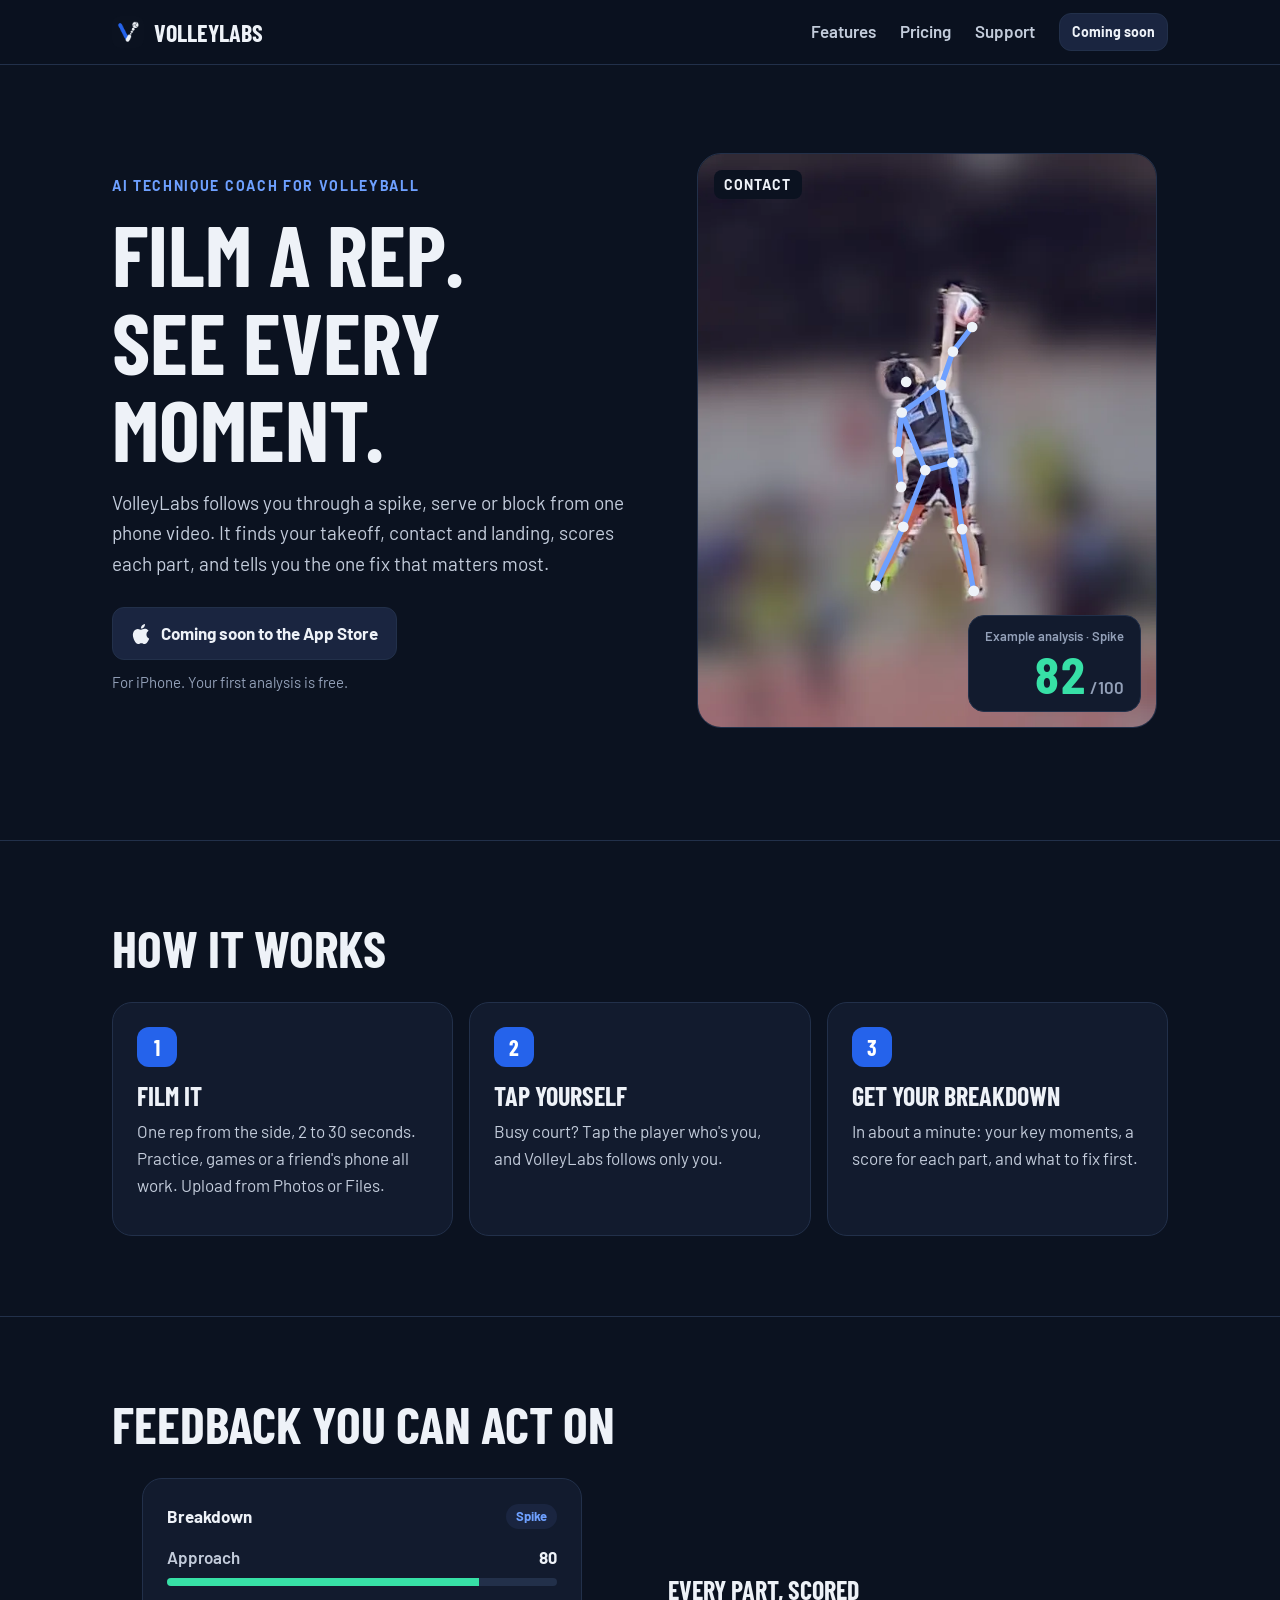
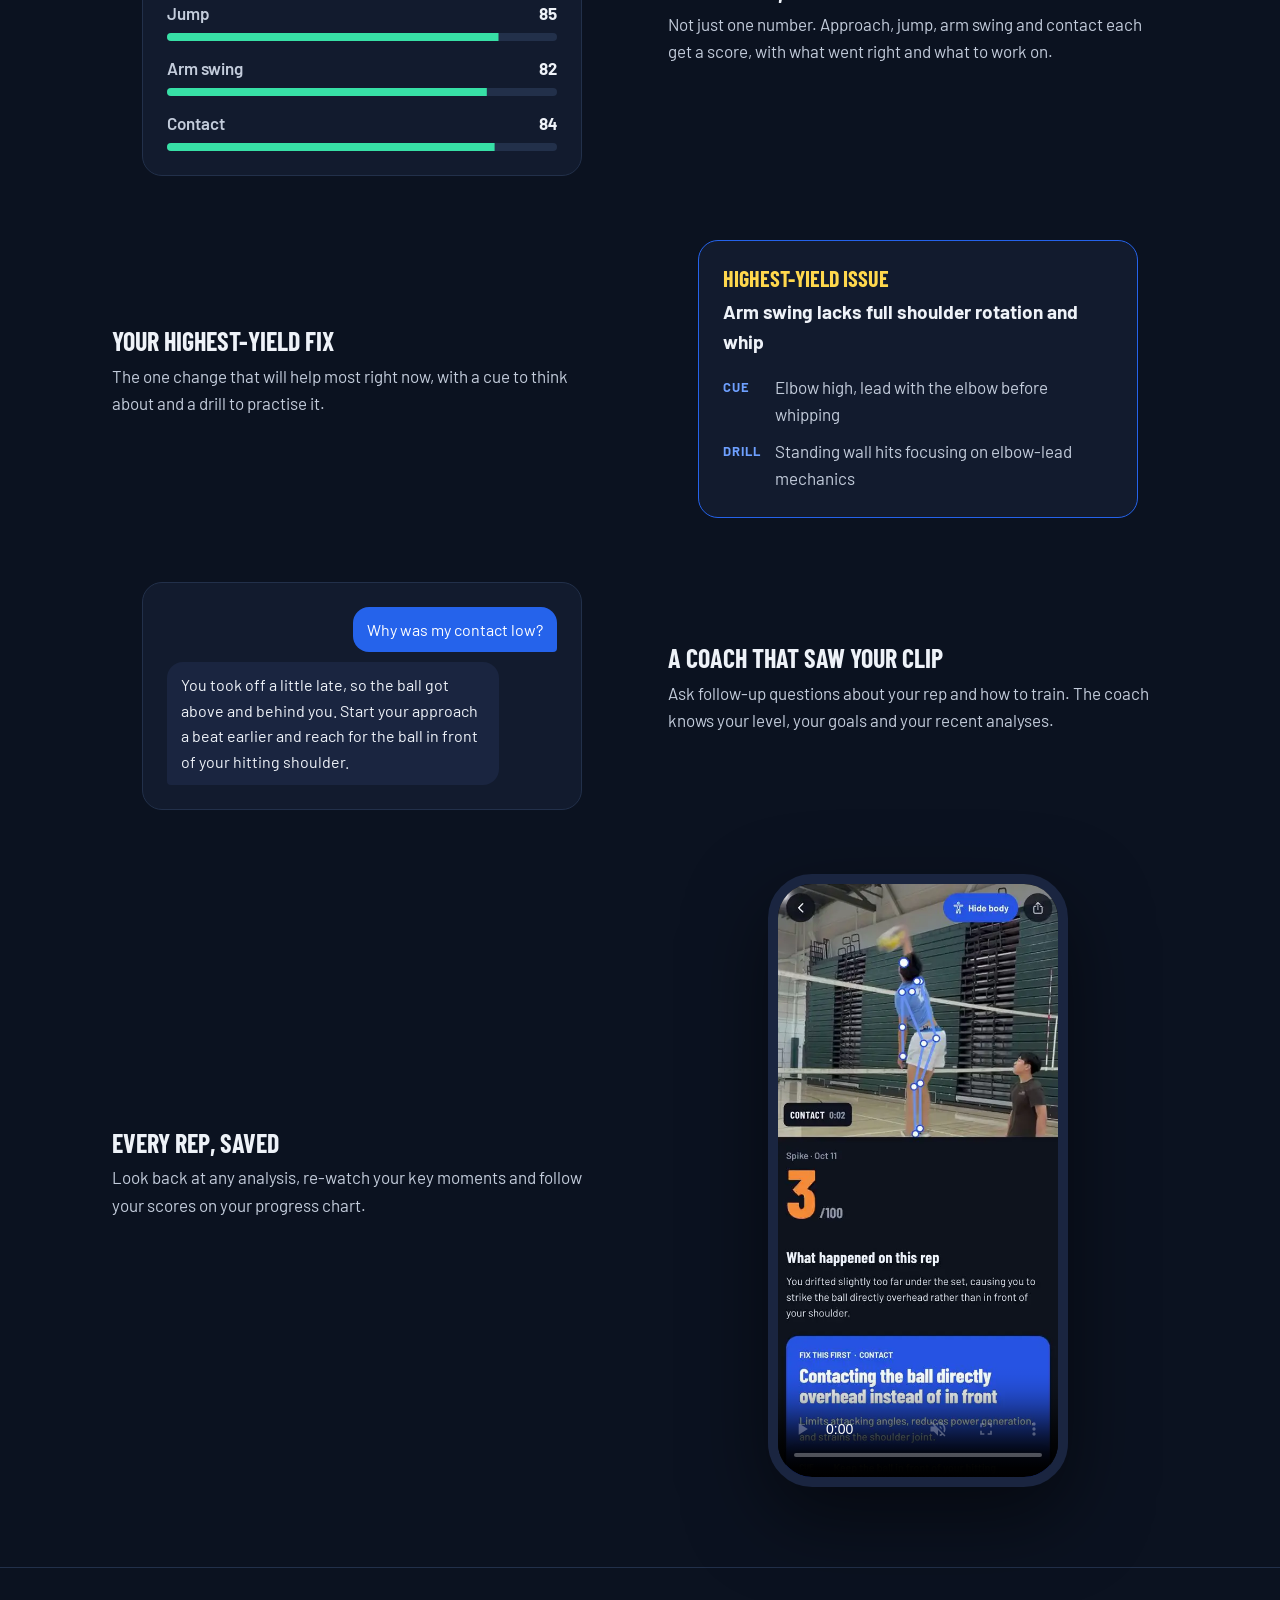
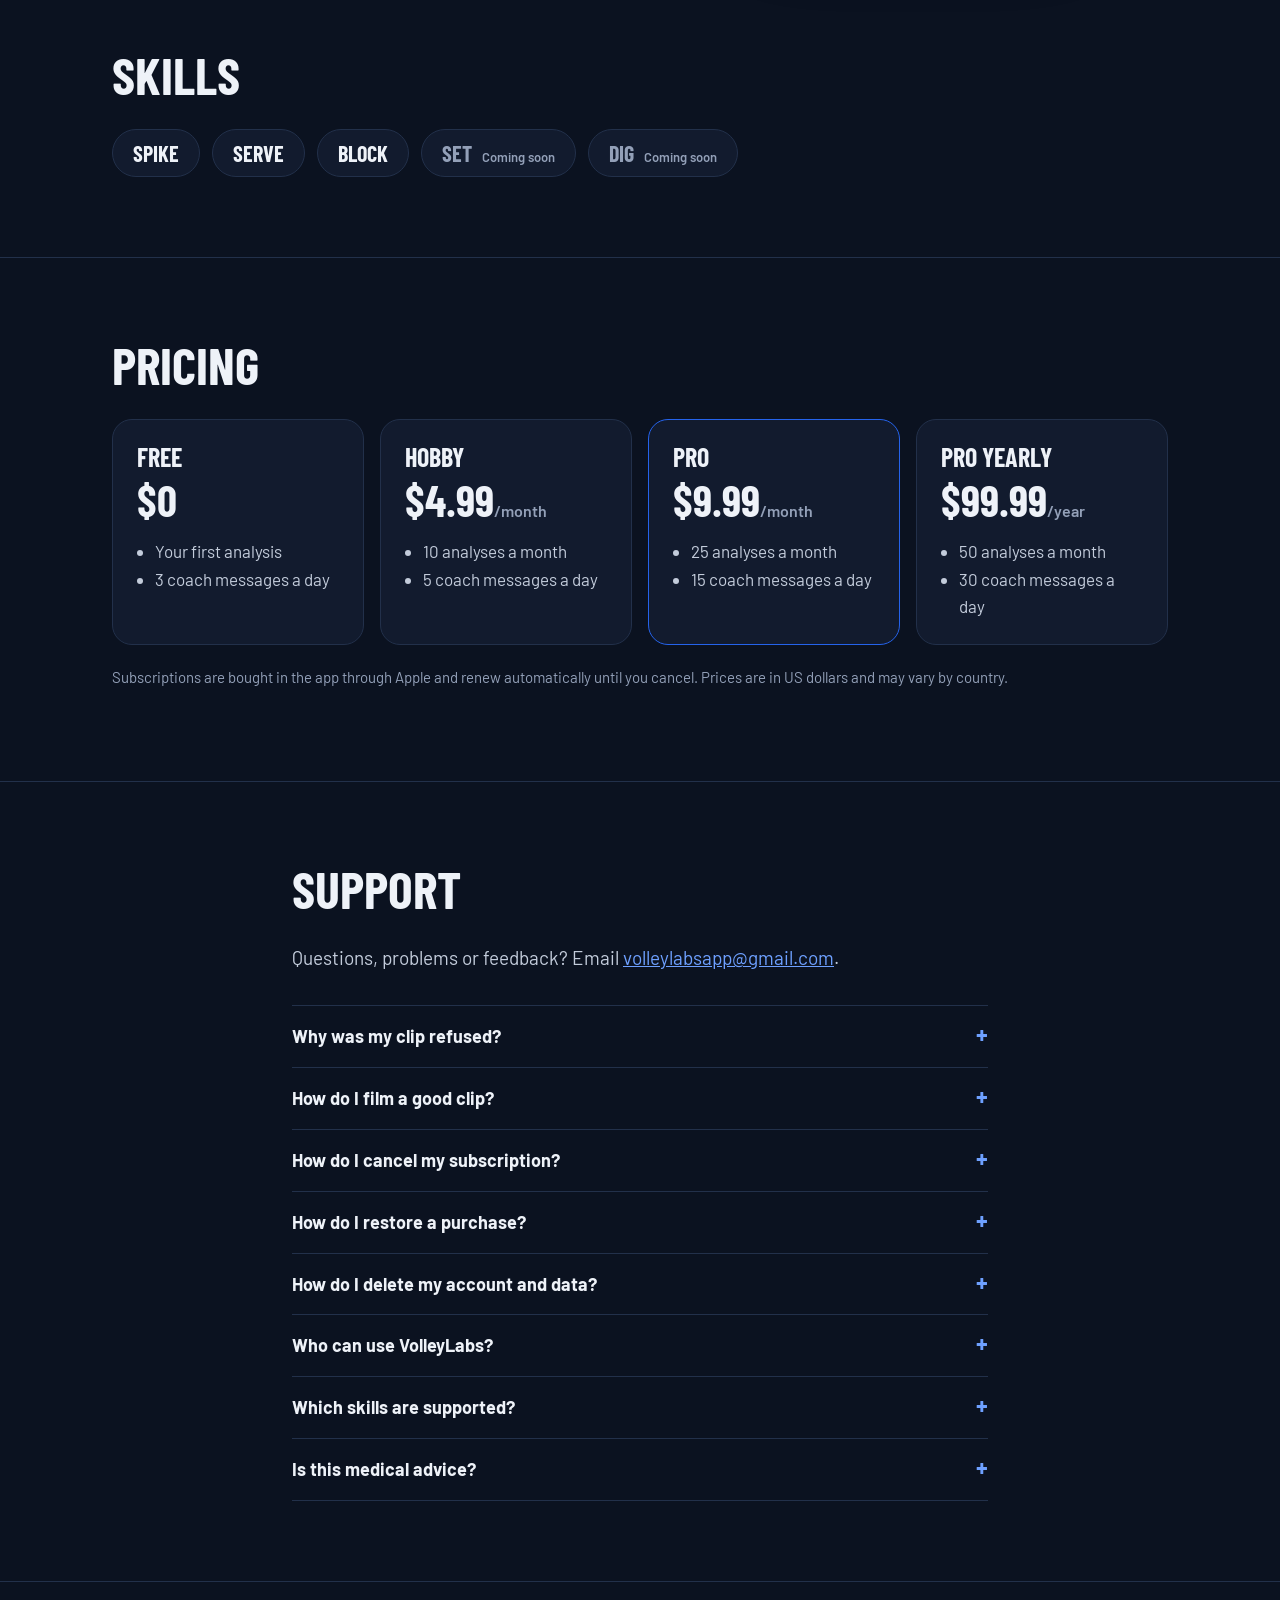
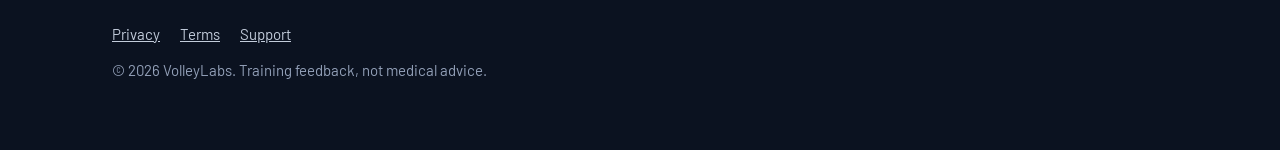
==== index.html @ 6a18bb9b "Launch site: non-blocking fonts, WebP video poster Lighthouse mobile performance 88 -> 92/93.  Co-Au" ====
<!doctype html>
<html lang="en">
<head>
<meta charset="utf-8">
<meta name="viewport" content="width=device-width, initial-scale=1">
<title>VolleyLabs: AI volleyball technique coach</title>
<meta name="description" content="Film a spike, serve or block. VolleyLabs finds your key moments, scores each part of your technique and tells you the one fix that matters most.">
<meta name="theme-color" content="#0B1220">
<link rel="icon" href="assets/icon-180.png">
<link rel="apple-touch-icon" href="assets/icon-180.png">
<link rel="preconnect" href="https://fonts.googleapis.com">
<link rel="preconnect" href="https://fonts.gstatic.com" crossorigin>
<link rel="preload" as="style" href="https://fonts.googleapis.com/css2?family=Barlow:wght@400;600;700&family=Barlow+Condensed:wght@700&display=swap">
<!-- Fonts load without blocking the first paint; system fonts show until they arrive. -->
<link rel="stylesheet" href="https://fonts.googleapis.com/css2?family=Barlow:wght@400;600;700&family=Barlow+Condensed:wght@700&display=swap" media="print" onload="this.media='all'">
<noscript><link rel="stylesheet" href="https://fonts.googleapis.com/css2?family=Barlow:wght@400;600;700&family=Barlow+Condensed:wght@700&display=swap"></noscript>
<link rel="stylesheet" href="assets/site.css">
<script src="assets/hero-poses.js" defer></script>
<script src="assets/site.js" defer></script>
</head>
<body>
<a class="skip" href="#main">Skip to content</a>

<header class="nav">
  <div class="wrap nav-in">
    <a class="brand" href="#top"><img src="assets/icon-180.png" alt="" width="32" height="32"><span>VolleyLabs</span></a>
    <nav class="nav-links" aria-label="Main">
      <a href="#features">Features</a>
      <a href="#pricing">Pricing</a>
      <a href="#support">Support</a>
    </nav>
    <span class="store store-sm" aria-disabled="true">Coming soon</span>
  </div>
</header>

<main id="main">
<section class="hero" id="top">
  <div class="wrap hero-in">
    <div class="hero-copy">
      <p class="eyebrow">AI technique coach for volleyball</p>
      <h1>Film a rep.<br>See every moment.</h1>
      <p class="lede">VolleyLabs follows you through a spike, serve or block from one phone video. It finds your takeoff, contact and landing, scores each part, and tells you the one fix that matters most.</p>
      <div class="cta">
        <span class="store" aria-disabled="true">
          <svg viewBox="0 0 24 24" aria-hidden="true"><path d="M12.152 6.896c-.948 0-2.415-1.078-3.96-1.04-2.04.027-3.91 1.183-4.961 3.014-2.117 3.675-.546 9.103 1.519 12.09 1.013 1.454 2.208 3.09 3.792 3.039 1.52-.065 2.09-.987 3.935-.987 1.831 0 2.35.987 3.96.948 1.637-.026 2.676-1.48 3.676-2.948 1.156-1.688 1.636-3.325 1.662-3.415-.039-.013-3.182-1.221-3.22-4.857-.026-3.04 2.48-4.494 2.597-4.559-1.429-2.09-3.623-2.324-4.39-2.376-2-.156-3.675 1.09-4.61 1.09zM15.53 3.83c.843-1.012 1.4-2.427 1.245-3.83-1.207.052-2.662.805-3.532 1.818-.78.896-1.454 2.338-1.273 3.714 1.338.104 2.715-.688 3.559-1.701"/></svg>
          Coming soon to the App Store
        </span>
        <p class="cta-note">For iPhone. Your first analysis is free.</p>
      </div>
    </div>
    <figure class="hero-shot" aria-label="Example analysis of a spike: contact, follow-through and landing, with the player's skeleton drawn on each frame">
      <div class="frames">
        <picture class="frame frame-contact" data-key="contact" data-moment="Contact">
          <source srcset="assets/hero-contact.webp" type="image/webp">
          <img src="assets/hero-contact.jpg" alt="" width="600" height="750" fetchpriority="high">
        </picture>
        <picture class="frame" data-key="follow" data-moment="Follow-through">
          <source srcset="assets/hero-follow.webp" type="image/webp">
          <img src="assets/hero-follow.jpg" alt="" width="600" height="750">
        </picture>
        <picture class="frame" data-key="landing" data-moment="Landing">
          <source srcset="assets/hero-landing.webp" type="image/webp">
          <img src="assets/hero-landing.jpg" alt="" width="600" height="750">
        </picture>
        <svg class="skeleton" viewBox="0 0 600 750" aria-hidden="true"></svg>
        <span class="moment-chip" aria-hidden="true">Contact</span>
      </div>
      <figcaption class="score-card">
        <span class="score-label">Example analysis · Spike</span>
        <span class="score" aria-hidden="true"><span class="score-num" data-to="82">82</span><span class="score-of">/100</span></span>
        <span class="sr">Overall score 82 out of 100</span>
      </figcaption>
    </figure>
  </div>
</section>

<section class="section" id="how">
  <div class="wrap">
    <h2 class="reveal">How it works</h2>
    <ol class="steps">
      <li class="step reveal"><span class="step-n">1</span><h3>Film it</h3><p>One rep from the side, 2 to 30 seconds. Practice, games or a friend's phone all work. Upload from Photos or Files.</p></li>
      <li class="step reveal"><span class="step-n">2</span><h3>Tap yourself</h3><p>Busy court? Tap the player who's you, and VolleyLabs follows only you.</p></li>
      <li class="step reveal"><span class="step-n">3</span><h3>Get your breakdown</h3><p>In about a minute: your key moments, a score for each part, and what to fix first.</p></li>
    </ol>
  </div>
</section>

<section class="section" id="features">
  <div class="wrap">
    <h2 class="reveal">Feedback you can act on</h2>

    <div class="feature reveal">
      <div class="feature-copy"><h3>Every part, scored</h3><p>Not just one number. Approach, jump, arm swing and contact each get a score, with what went right and what to work on.</p></div>
      <div class="card" role="img" aria-label="Example breakdown: approach 80, jump 85, arm swing 82, contact 84">
        <div class="card-head"><span>Breakdown</span><span class="pill">Spike</span></div>
        <div class="bar"><span>Approach</span><b>80</b><i style="--v:.80"></i></div>
        <div class="bar"><span>Jump</span><b>85</b><i style="--v:.85"></i></div>
        <div class="bar"><span>Arm swing</span><b>82</b><i style="--v:.82"></i></div>
        <div class="bar"><span>Contact</span><b>84</b><i style="--v:.84"></i></div>
      </div>
    </div>

    <div class="feature reveal">
      <div class="feature-copy"><h3>Your highest-yield fix</h3><p>The one change that will help most right now, with a cue to think about and a drill to practise it.</p></div>
      <div class="card fix">
        <p class="fix-tag">Highest-yield issue</p>
        <p class="fix-title">Arm swing lacks full shoulder rotation and whip</p>
        <dl>
          <dt>Cue</dt><dd>Elbow high, lead with the elbow before whipping</dd>
          <dt>Drill</dt><dd>Standing wall hits focusing on elbow-lead mechanics</dd>
        </dl>
      </div>
    </div>

    <div class="feature reveal">
      <div class="feature-copy"><h3>A coach that saw your clip</h3><p>Ask follow-up questions about your rep and how to train. The coach knows your level, your goals and your recent analyses.</p></div>
      <div class="card chat">
        <p class="msg msg-you">Why was my contact low?</p>
        <p class="msg msg-coach">You took off a little late, so the ball got above and behind you. Start your approach a beat earlier and reach for the ball in front of your hitting shoulder.</p>
      </div>
    </div>

    <div class="feature reveal">
      <div class="feature-copy"><h3>Every rep, saved</h3><p>Look back at any analysis, re-watch your key moments and follow your scores on your progress chart.</p></div>
      <div class="phone"><video class="phone-video" src="assets/results-demo.mp4" poster="assets/results-demo.webp" muted loop playsinline preload="none" aria-label="Screen recording of a VolleyLabs result"></video></div>
    </div>
  </div>
</section>

<section class="section" id="skills">
  <div class="wrap">
    <h2 class="reveal">Skills</h2>
    <ul class="chips reveal">
      <li class="chip">Spike</li>
      <li class="chip">Serve</li>
      <li class="chip">Block</li>
      <li class="chip chip-soon">Set <small>Coming soon</small></li>
      <li class="chip chip-soon">Dig <small>Coming soon</small></li>
    </ul>
  </div>
</section>

<section class="section" id="pricing">
  <div class="wrap">
    <h2 class="reveal">Pricing</h2>
    <div class="plans">
      <div class="plan reveal"><h3>Free</h3><p class="price">$0</p><ul><li>Your first analysis</li><li>3 coach messages a day</li></ul></div>
      <div class="plan reveal"><h3>Hobby</h3><p class="price">$4.99<span>/month</span></p><ul><li>10 analyses a month</li><li>5 coach messages a day</li></ul></div>
      <div class="plan plan-main reveal"><h3>Pro</h3><p class="price">$9.99<span>/month</span></p><ul><li>25 analyses a month</li><li>15 coach messages a day</li></ul></div>
      <div class="plan reveal"><h3>Pro Yearly</h3><p class="price">$99.99<span>/year</span></p><ul><li>50 analyses a month</li><li>30 coach messages a day</li></ul></div>
    </div>
    <p class="fine reveal">Subscriptions are bought in the app through Apple and renew automatically until you cancel. Prices are in US dollars and may vary by country.</p>
  </div>
</section>

<section class="section" id="support">
  <div class="wrap narrow">
    <h2>Support</h2>
    <p class="lede">Questions, problems or feedback? Email <a href="mailto:volleylabsapp@gmail.com">volleylabsapp@gmail.com</a>.</p>
    <div class="faq">
      <details><summary>Why was my clip refused?</summary>
        <p>VolleyLabs has to follow one player through one rep. A clip is refused when it can't keep track of you: you leave the frame, another player covers you for most of the jump, or the video is too dark or small. Film from the side with your whole body in frame for the whole rep, 2 to 30 seconds, at least 480p. Tap yourself just before you jump, or for a serve as the ball leaves your hand. A refused clip doesn't use up an analysis.</p></details>
      <details><summary>How do I film a good clip?</summary>
        <p>Hold the phone still, side-on to the player, with head to feet in frame for the whole rep. One rep per clip, in good light. A busy court is fine, because you tap yourself.</p></details>
      <details><summary>How do I cancel my subscription?</summary>
        <p>On your iPhone, open Settings, tap your name, then Subscriptions, then VolleyLabs. You can also get there from Profile, Manage subscription in the app. Deleting your account does not cancel a subscription.</p></details>
      <details><summary>How do I restore a purchase?</summary>
        <p>In the app, go to Profile and tap Restore purchases while signed in to the same Apple ID you bought with.</p></details>
      <details><summary>How do I delete my account and data?</summary>
        <p>In the app, go to Profile and tap Delete account. This permanently deletes your account, profile, analyses and still frames. See the <a href="privacy.html">privacy policy</a> for details.</p></details>
      <details><summary>Who can use VolleyLabs?</summary>
        <p>VolleyLabs is for players 13 and over. If you're under 18, you need a parent or guardian's OK. See the <a href="terms.html">terms of use</a>.</p></details>
      <details><summary>Which skills are supported?</summary>
        <p>Spike, serve and block. Setting and digging are coming soon.</p></details>
      <details><summary>Is this medical advice?</summary>
        <p>No. VolleyLabs gives training feedback, not medical advice. Train within your limits and see a professional about pain or injury.</p></details>
    </div>
  </div>
</section>
</main>

<footer class="foot">
  <div class="wrap">
    <nav aria-label="Footer"><a href="privacy.html">Privacy</a><a href="terms.html">Terms</a><a href="#support">Support</a></nav>
    <p>© 2026 VolleyLabs. Training feedback, not medical advice.</p>
  </div>
</footer>
</body>
</html>
---- assets/site.css ----
:root {
  --ink: #0B1220; --panel: #121B2E; --panel2: #1A2540; --line: #22304A;
  --chalk: #EEF2F8; --chalk2: #C3CCDB; --chalk3: #93A0B8;
  --accent: #6EA0FF; --fill: #2563EB; --good: #37E0A6; --high: #FFD84D;
  --head: 'Barlow Condensed', system-ui, sans-serif;
  --body: 'Barlow', system-ui, -apple-system, sans-serif;
}
* { box-sizing: border-box; }
html { scroll-behavior: smooth; -webkit-text-size-adjust: 100%; }
body { margin: 0; background: var(--ink); color: var(--chalk); font: 400 17px/1.6 var(--body); overflow-x: hidden; }
img, video, svg { display: block; max-width: 100%; }
a { color: var(--accent); }
h1, h2, h3 { font-family: var(--head); font-weight: 700; line-height: 1.02; margin: 0; text-transform: uppercase; }
h1 { font-size: clamp(46px, 8vw, 86px); }
h2 { font-size: clamp(34px, 5vw, 52px); margin-bottom: 28px; }
h3 { font-size: 26px; margin-bottom: 8px; }
p { margin: 0 0 12px; }
[id] { scroll-margin-top: 80px; }
:focus-visible { outline: 2px solid var(--accent); outline-offset: 3px; }
.sr { position: absolute; width: 1px; height: 1px; overflow: hidden; clip: rect(0 0 0 0); white-space: nowrap; }
.skip { position: absolute; left: -999px; }
.skip:focus { left: 16px; top: 16px; z-index: 10; background: var(--panel); padding: 8px 12px; }

.wrap { max-width: 1120px; margin: 0 auto; padding: 0 16px; }
.narrow { max-width: 760px; }
@media (min-width: 640px) { .wrap { padding: 0 32px; } }

/* Nav */
.nav { position: sticky; top: 0; z-index: 5; background: rgba(11, 18, 32, .9); backdrop-filter: blur(12px); -webkit-backdrop-filter: blur(12px); border-bottom: 1px solid var(--line); }
.nav-in { display: flex; align-items: center; gap: 24px; height: 64px; }
.brand { display: flex; align-items: center; gap: 10px; color: var(--chalk); text-decoration: none; font: 700 24px var(--head); text-transform: uppercase; }
.brand img { border-radius: 8px; }
.nav-links { display: none; gap: 24px; margin-left: auto; }
.nav-links a { color: var(--chalk2); text-decoration: none; font-weight: 600; }
.nav-links a:hover { color: var(--chalk); }
.store-sm { margin-left: auto; }
@media (min-width: 720px) { .nav-links { display: flex; } .store-sm { margin-left: 0; } }

.store { display: inline-flex; align-items: center; gap: 10px; background: var(--panel2); color: var(--chalk); border: 1px solid var(--line); border-radius: 12px; padding: 12px 18px; font-weight: 700; cursor: default; }
.store svg { width: 20px; height: 20px; fill: currentColor; }
.store-sm { padding: 7px 12px; font-size: 14px; }

/* Hero */
.hero { padding: 40px 0 72px; }
.hero-in { display: grid; gap: 40px; align-items: center; }
@media (min-width: 900px) { .hero-in { grid-template-columns: 1.05fr .95fr; } .hero { padding: 88px 0 112px; } }
.eyebrow { color: var(--accent); font-weight: 700; text-transform: uppercase; letter-spacing: .12em; font-size: 14px; }
.lede { color: var(--chalk2); font-size: 19px; max-width: 34em; margin-top: 16px; }
.cta { margin-top: 28px; }
.cta-note { color: var(--chalk3); font-size: 15px; margin-top: 10px; }
.hero-shot { margin: 0; position: relative; width: 100%; max-width: 460px; justify-self: center; }
.frames { position: relative; aspect-ratio: 4 / 5; border-radius: 24px; overflow: hidden; background: var(--panel); border: 1px solid var(--line); }
.frame, .frame img { position: absolute; inset: 0; width: 100%; height: 100%; object-fit: cover; }
html:not(.js) .frame:not(.frame-contact) { display: none; }
.js .frame { opacity: 0; transition: opacity .5s ease; }
.js .frame.on { opacity: 1; }
.skeleton { position: absolute; inset: 0; width: 100%; height: 100%; }
.skeleton path { fill: none; stroke: var(--accent); stroke-width: 7; stroke-linecap: round; stroke-dasharray: 1; stroke-dashoffset: 1; transition: stroke-dashoffset .5s ease; }
.skeleton.drawn path { stroke-dashoffset: 0; }
.skeleton circle { fill: var(--chalk); }
.js .skeleton circle { opacity: 0; transition: opacity .3s ease .45s; }
.js .skeleton.drawn circle { opacity: 1; }
.moment-chip { position: absolute; left: 16px; top: 16px; background: var(--ink); color: var(--chalk); border-radius: 8px; padding: 6px 10px; font: 700 14px var(--body); text-transform: uppercase; letter-spacing: .08em; }
.js .moment-chip.pop { animation: pop .4s ease; }
@keyframes pop { from { opacity: 0; transform: translateY(-6px); } to { opacity: 1; transform: none; } }
.score-card { position: absolute; right: 16px; bottom: 16px; background: var(--panel); border: 1px solid var(--line); border-radius: 16px; padding: 10px 16px; display: flex; flex-direction: column; align-items: flex-end; }
.score-label { color: var(--chalk3); font-size: 13px; font-weight: 600; }
.score { display: flex; align-items: baseline; gap: 4px; }
.score-num { font: 700 52px/1 var(--head); color: var(--good); font-variant-numeric: tabular-nums; }
.score-of { color: var(--chalk3); font-weight: 600; }

/* Sections */
.section { padding: 80px 0; border-top: 1px solid var(--line); }
.steps { list-style: none; padding: 0; margin: 0; display: grid; gap: 16px; }
@media (min-width: 800px) { .steps { grid-template-columns: repeat(3, 1fr); } }
.step, .card, .plan { background: var(--panel); border: 1px solid var(--line); border-radius: 20px; padding: 24px; }
.step-n { display: inline-grid; place-items: center; width: 40px; height: 40px; border-radius: 12px; background: var(--fill); color: #fff; font: 700 22px var(--head); margin-bottom: 16px; }
.step p, .feature-copy p { color: var(--chalk2); }
.feature { display: grid; gap: 24px; align-items: center; margin-bottom: 64px; }
.feature:last-child { margin-bottom: 0; }
@media (min-width: 860px) { .feature { grid-template-columns: 1fr 1fr; gap: 56px; } .feature:nth-of-type(odd) .feature-copy { order: 2; } }
.card { width: 100%; max-width: 440px; justify-self: center; }
.card-head { display: flex; justify-content: space-between; align-items: center; margin-bottom: 8px; font-weight: 700; }
.pill { background: var(--panel2); color: var(--accent); border-radius: 999px; padding: 2px 10px; font-size: 13px; }
.bar { margin-top: 14px; display: grid; grid-template-columns: 1fr auto; gap: 6px 12px; color: var(--chalk2); font-weight: 600; }
.bar b { color: var(--chalk); font-variant-numeric: tabular-nums; }
.bar i { grid-column: 1 / -1; height: 8px; border-radius: 4px; background: var(--line); overflow: hidden; position: relative; }
.bar i::after { content: ""; position: absolute; inset: 0; background: var(--good); transform-origin: left; transform: scaleX(var(--v)); transition: transform .9s ease .2s; }
.js .reveal:not(.in) .bar i::after { transform: scaleX(0); }
.fix { border-color: var(--fill); }
.fix-tag { font: 700 22px var(--head); text-transform: uppercase; color: var(--high); margin-bottom: 6px; }
.fix-title { font-weight: 700; font-size: 19px; }
.fix dl { margin: 16px 0 0; display: grid; grid-template-columns: auto 1fr; gap: 10px 14px; }
.fix dt { color: var(--accent); font-weight: 700; text-transform: uppercase; font-size: 13px; letter-spacing: .08em; padding-top: 3px; }
.fix dd { margin: 0; color: var(--chalk2); }
.chat { display: flex; flex-direction: column; gap: 10px; }
.msg { max-width: 85%; padding: 10px 14px; border-radius: 16px; font-size: 16px; margin: 0; }
.msg-you { align-self: flex-end; background: var(--fill); color: #fff; border-bottom-right-radius: 4px; }
.msg-coach { align-self: flex-start; background: var(--panel2); border-bottom-left-radius: 4px; }
.phone { justify-self: center; width: min(300px, 78vw); aspect-ratio: 540 / 1104; border-radius: 44px; border: 10px solid var(--panel2); background: #000; overflow: hidden; box-shadow: 0 30px 80px rgba(0, 0, 0, .5); }
.phone video { width: 100%; height: 100%; object-fit: cover; }
.chips { list-style: none; padding: 0; margin: 0; display: flex; flex-wrap: wrap; gap: 12px; }
.chip { background: var(--panel); border: 1px solid var(--line); border-radius: 999px; padding: 10px 20px; font: 700 22px var(--head); text-transform: uppercase; }
.chip-soon { color: var(--chalk3); }
.chip small { font: 600 13px var(--body); text-transform: none; margin-left: 6px; }
.plans { display: grid; gap: 16px; }
@media (min-width: 640px) { .plans { grid-template-columns: repeat(2, 1fr); } }
@media (min-width: 1000px) { .plans { grid-template-columns: repeat(4, 1fr); } }
.plan-main { border-color: var(--fill); }
.price { font: 700 44px/1 var(--head); margin: 8px 0 16px; }
.price span { font: 600 16px var(--body); color: var(--chalk3); }
.plan ul { padding-left: 18px; margin: 0; color: var(--chalk2); }
.fine { color: var(--chalk3); font-size: 15px; margin-top: 20px; }
.faq { margin-top: 32px; border-top: 1px solid var(--line); }
.faq details { border-bottom: 1px solid var(--line); }
.faq summary { cursor: pointer; font-weight: 700; font-size: 18px; padding: 16px 0; list-style: none; display: flex; justify-content: space-between; gap: 16px; }
.faq summary::-webkit-details-marker { display: none; }
.faq summary::after { content: "+"; color: var(--accent); font-size: 24px; line-height: 1; }
.faq details[open] summary::after { content: "\2212"; }
.faq details p { color: var(--chalk2); }
.foot { border-top: 1px solid var(--line); padding: 40px 0 56px; color: var(--chalk3); font-size: 15px; }
.foot nav { display: flex; flex-wrap: wrap; gap: 20px; margin-bottom: 12px; }
.foot a { color: var(--chalk2); }

/* Scroll reveals: only once site.js has run (it adds .js). */
.js .reveal { opacity: 0; transform: translateY(24px); transition: opacity .7s ease, transform .7s ease; }
.js .reveal.in { opacity: 1; transform: none; }

@media (prefers-reduced-motion: reduce) {
  html { scroll-behavior: auto; }
  .js .reveal { opacity: 1; transform: none; transition: none; }
  .js .frame, .skeleton path, .js .skeleton circle, .bar i::after { transition: none; }
  .js .moment-chip.pop { animation: none; }
}
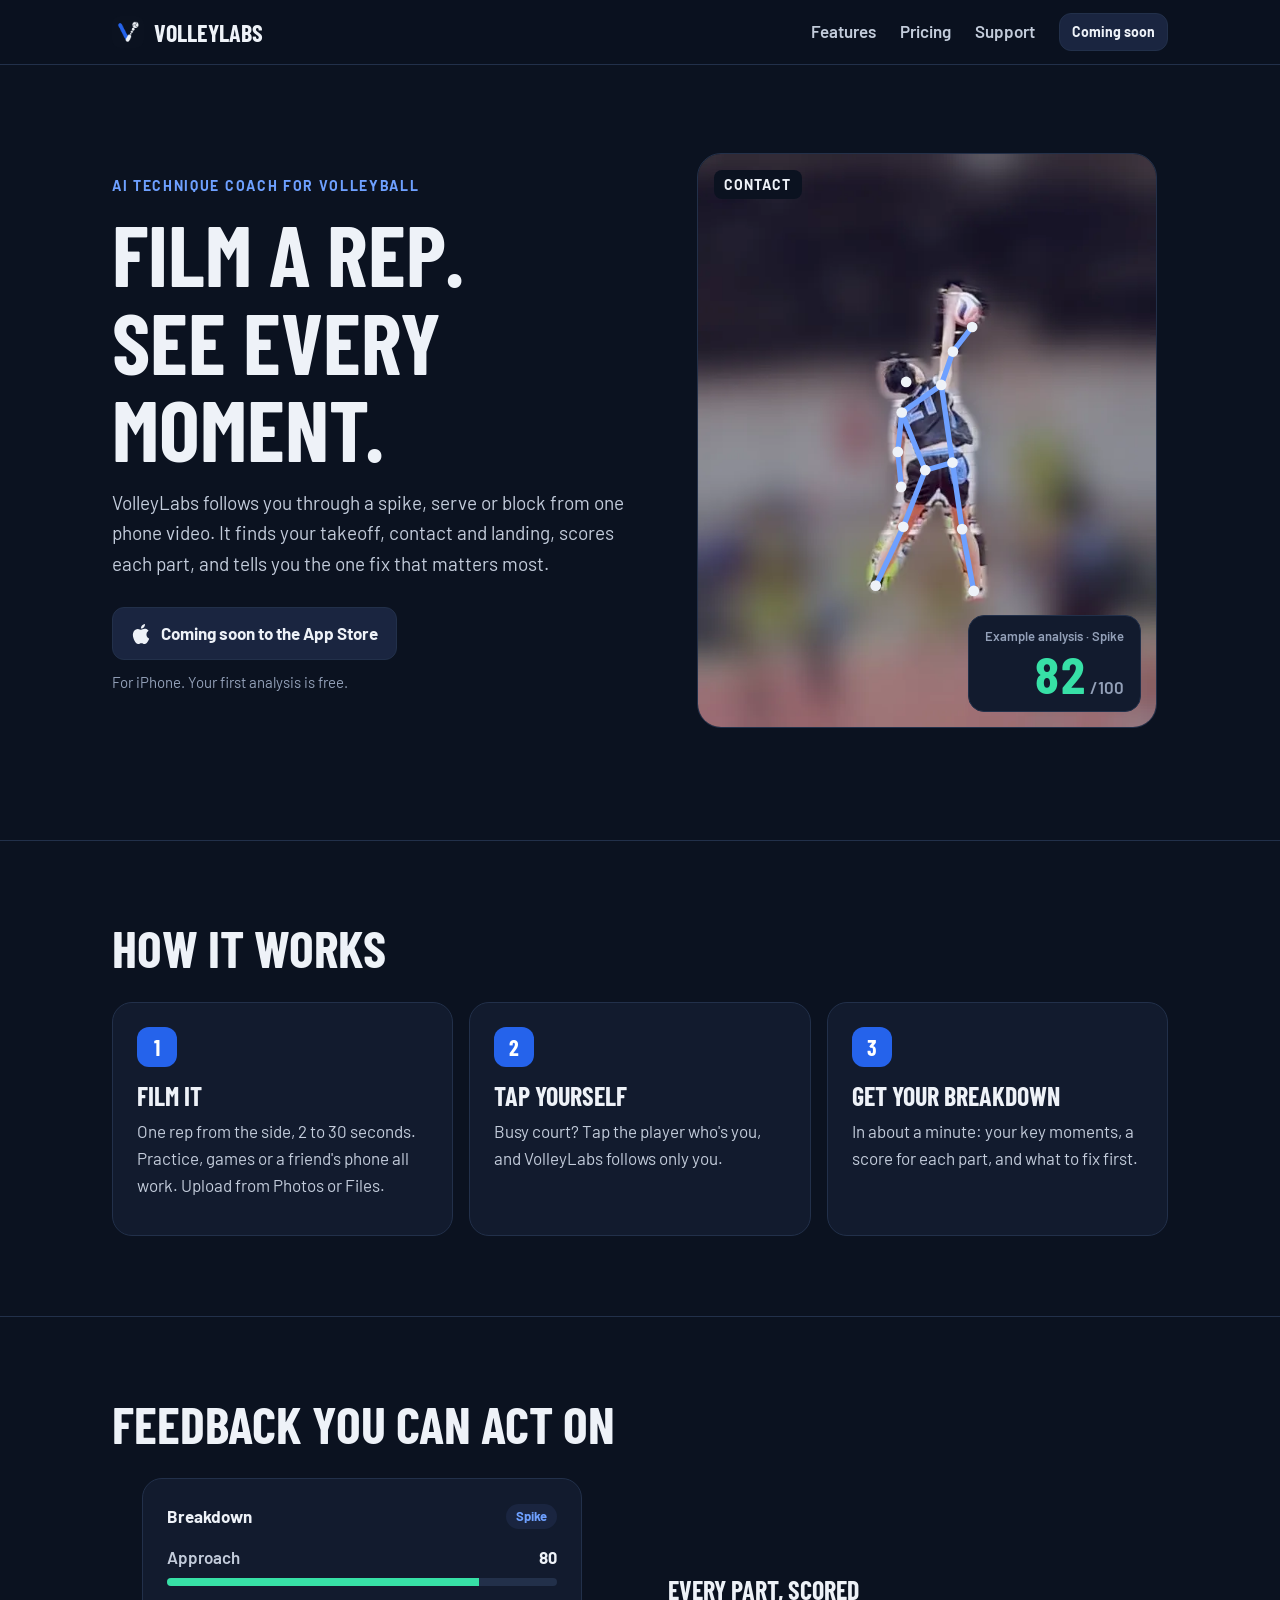
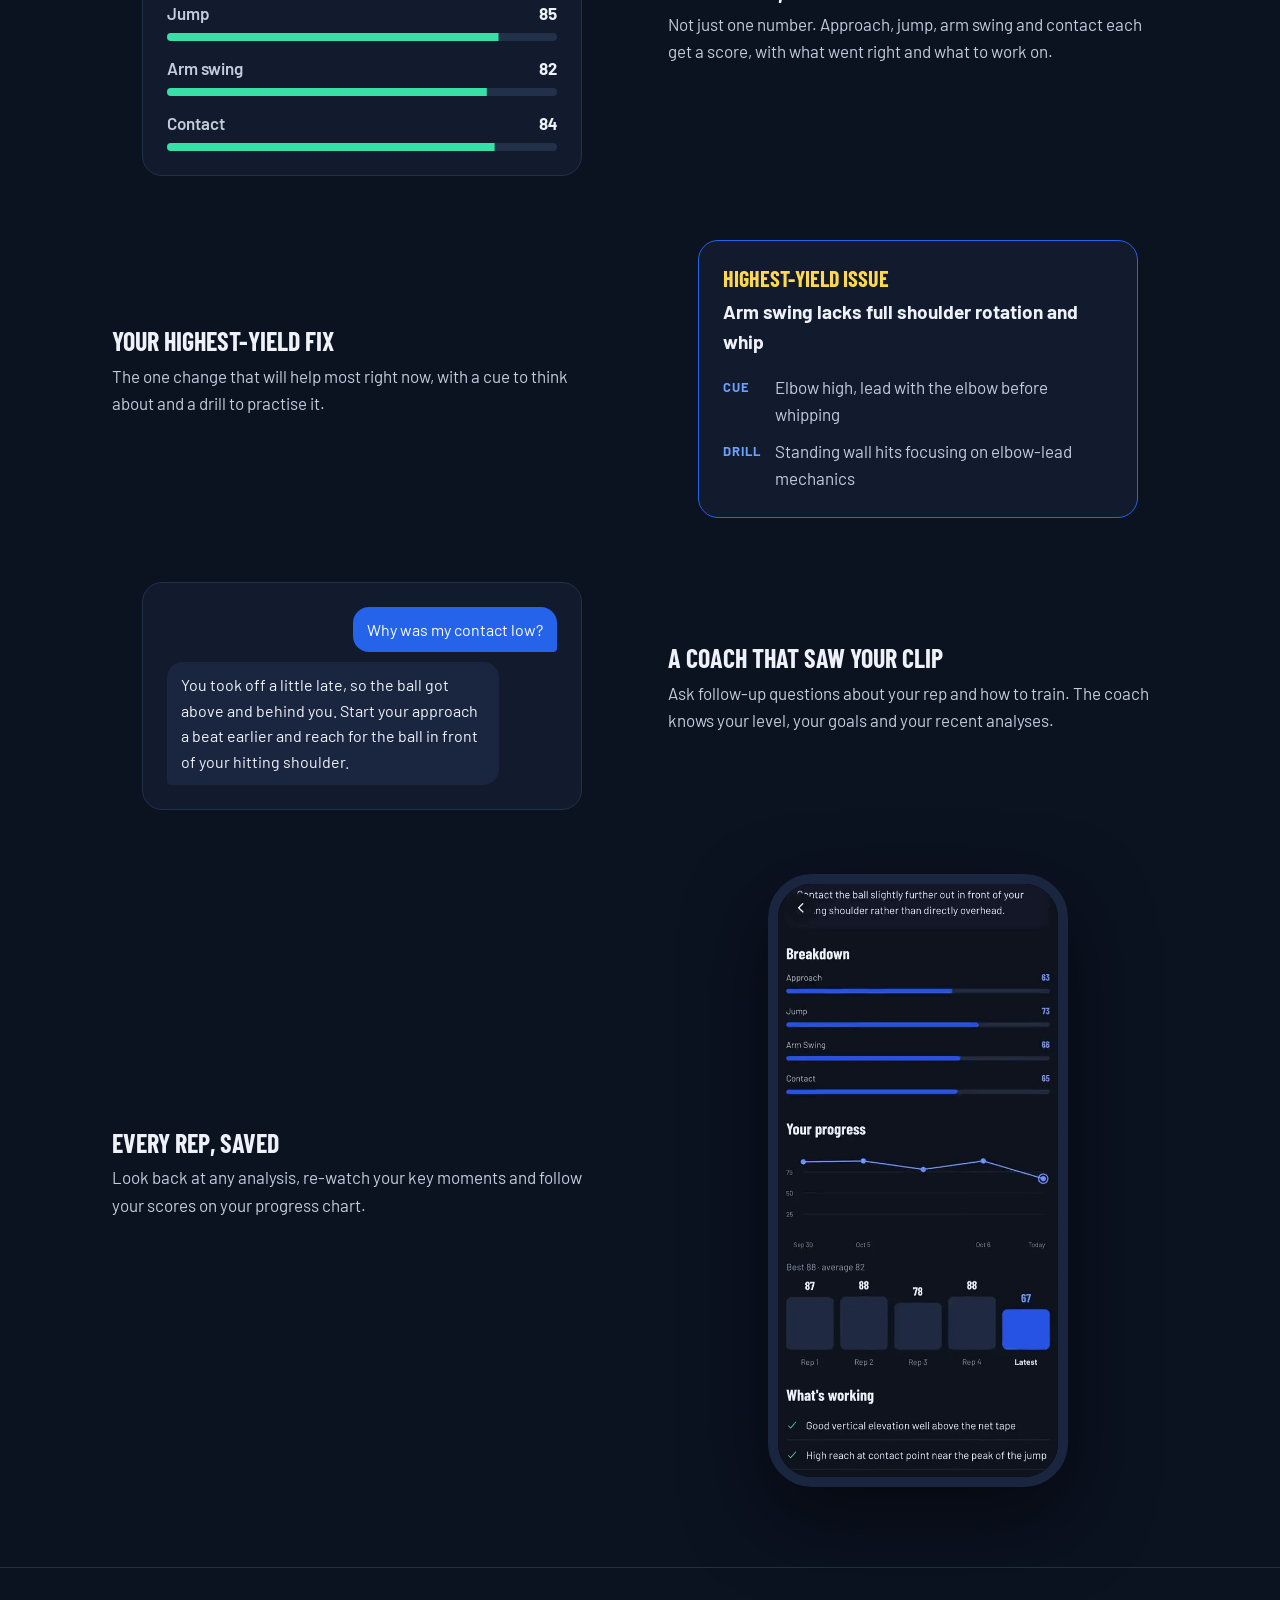
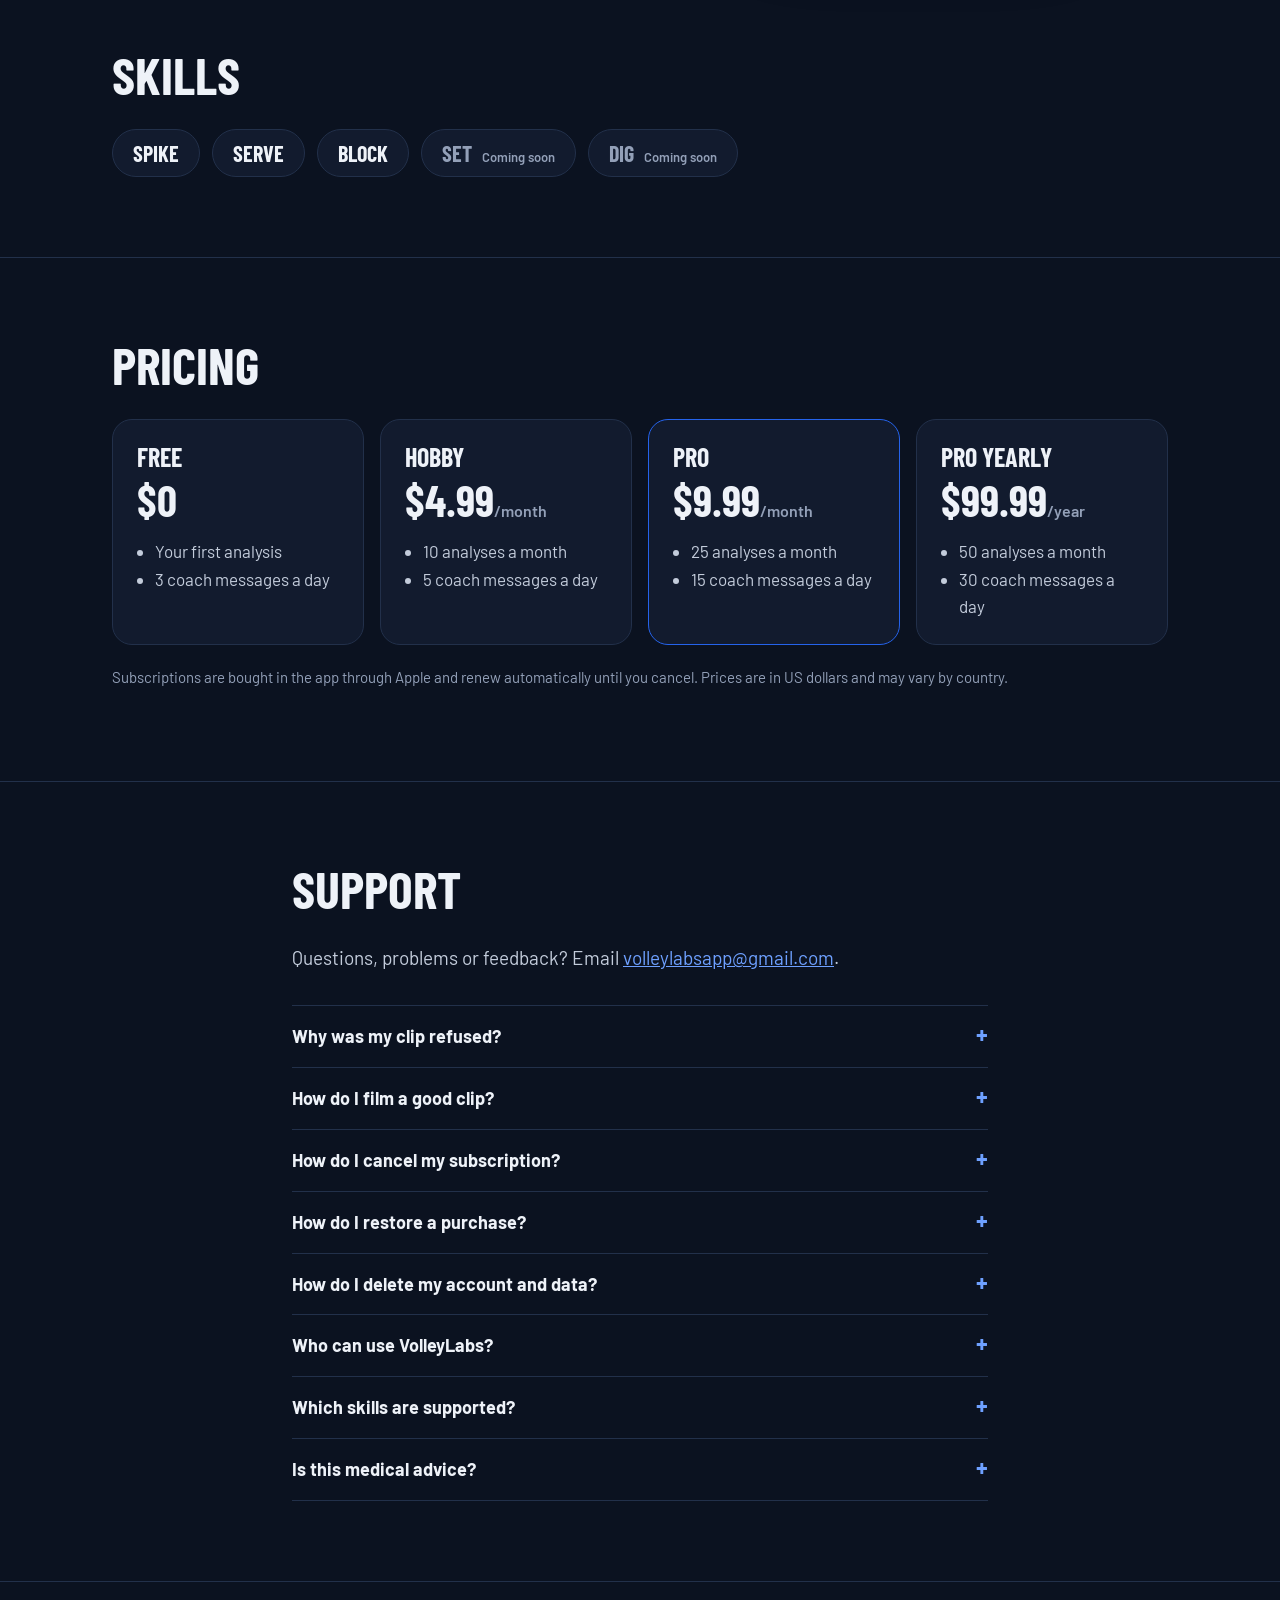
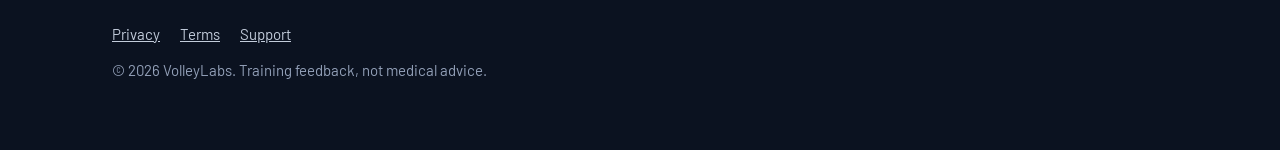
==== commit 622ae4ec: "Launch site: drop the result video, keep deep links aligned The result-screen recording shows a byst" ====
--- a/index.html
+++ b/index.html
@@ -122,7 +122,7 @@
 
     <div class="feature reveal">
       <div class="feature-copy"><h3>Every rep, saved</h3><p>Look back at any analysis, re-watch your key moments and follow your scores on your progress chart.</p></div>
-      <div class="phone"><video class="phone-video" src="assets/results-demo.mp4" poster="assets/results-demo.webp" muted loop playsinline preload="none" aria-label="Screen recording of a VolleyLabs result"></video></div>
+      <div class="phone"><img src="assets/results-progress.webp" alt="VolleyLabs result screen showing the score breakdown and a progress chart" width="540" height="1104" loading="lazy"></div>
     </div>
   </div>
 </section>
--- a/assets/site.css
+++ b/assets/site.css
@@ -98,7 +98,7 @@
 .msg-you { align-self: flex-end; background: var(--fill); color: #fff; border-bottom-right-radius: 4px; }
 .msg-coach { align-self: flex-start; background: var(--panel2); border-bottom-left-radius: 4px; }
 .phone { justify-self: center; width: min(300px, 78vw); aspect-ratio: 540 / 1104; border-radius: 44px; border: 10px solid var(--panel2); background: #000; overflow: hidden; box-shadow: 0 30px 80px rgba(0, 0, 0, .5); }
-.phone video { width: 100%; height: 100%; object-fit: cover; }
+.phone img { width: 100%; height: 100%; object-fit: cover; }
 .chips { list-style: none; padding: 0; margin: 0; display: flex; flex-wrap: wrap; gap: 12px; }
 .chip { background: var(--panel); border: 1px solid var(--line); border-radius: 999px; padding: 10px 20px; font: 700 22px var(--head); text-transform: uppercase; }
 .chip-soon { color: var(--chalk3); }
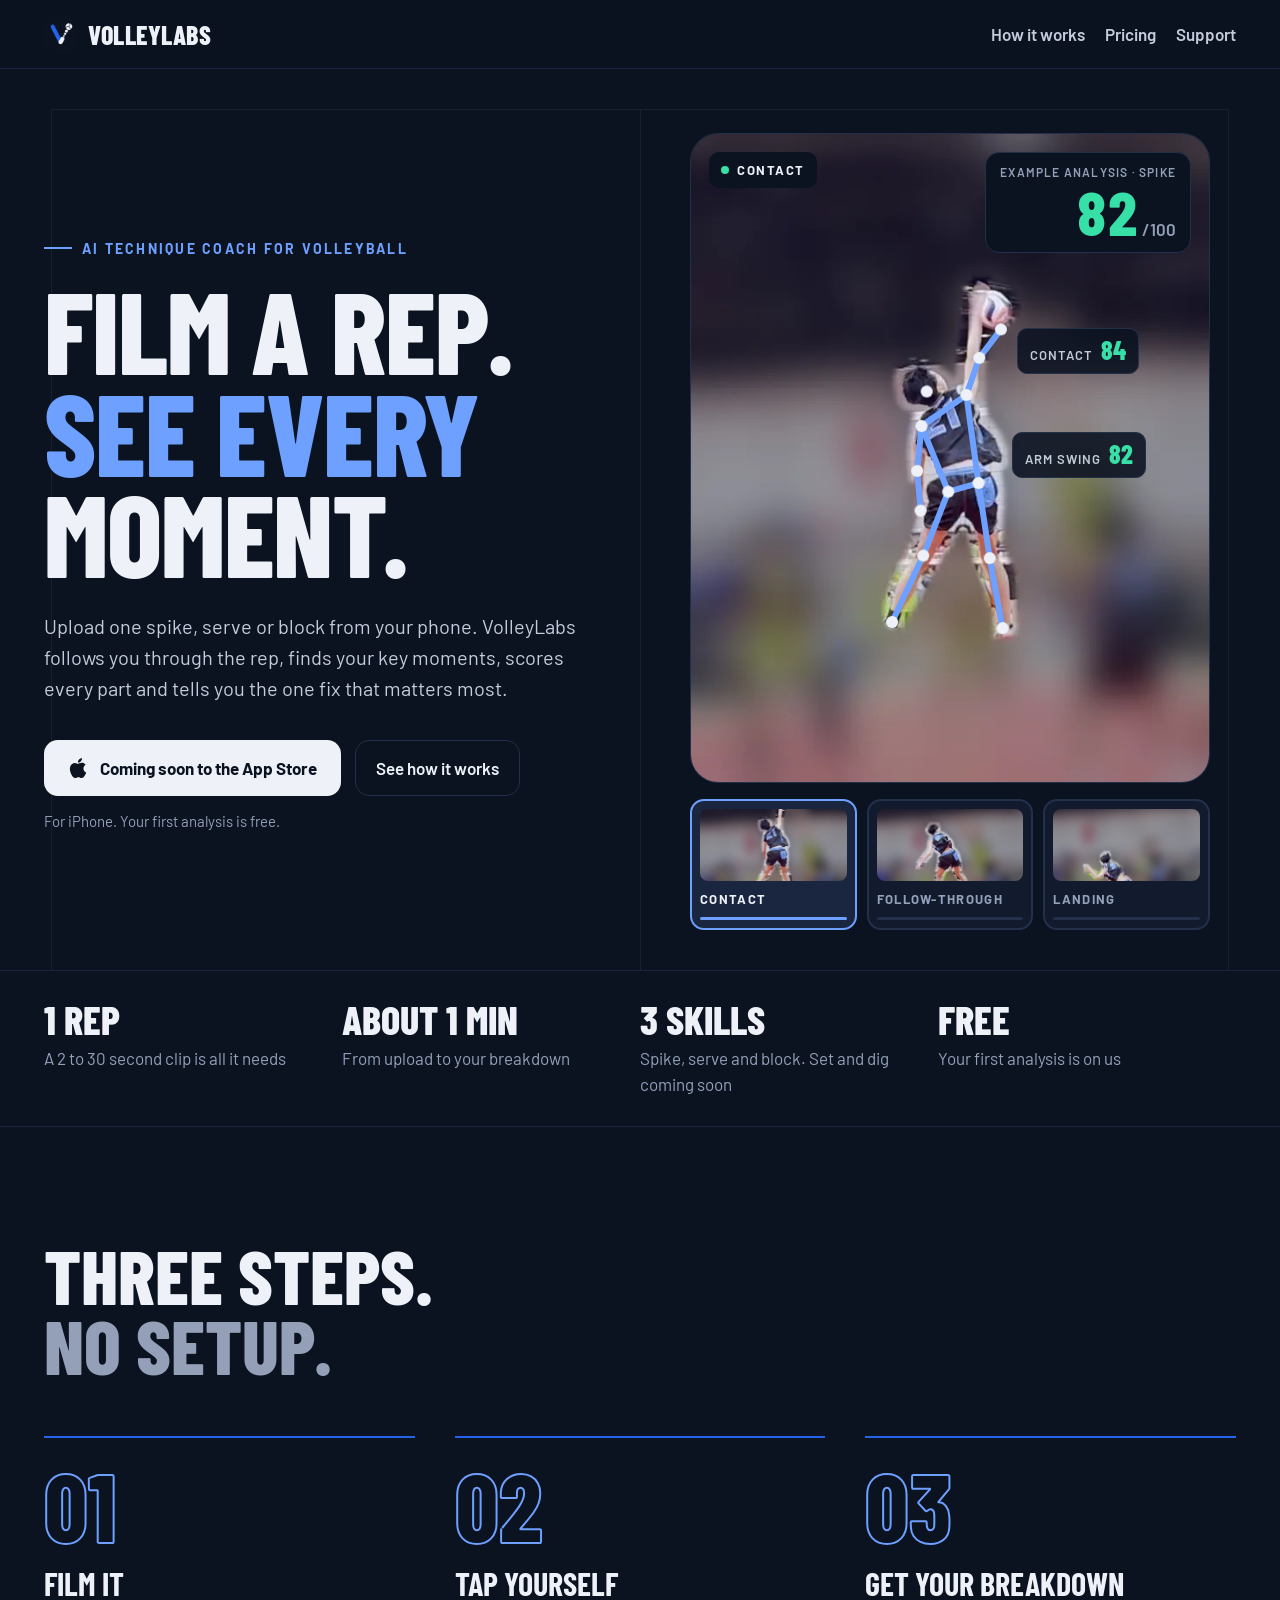
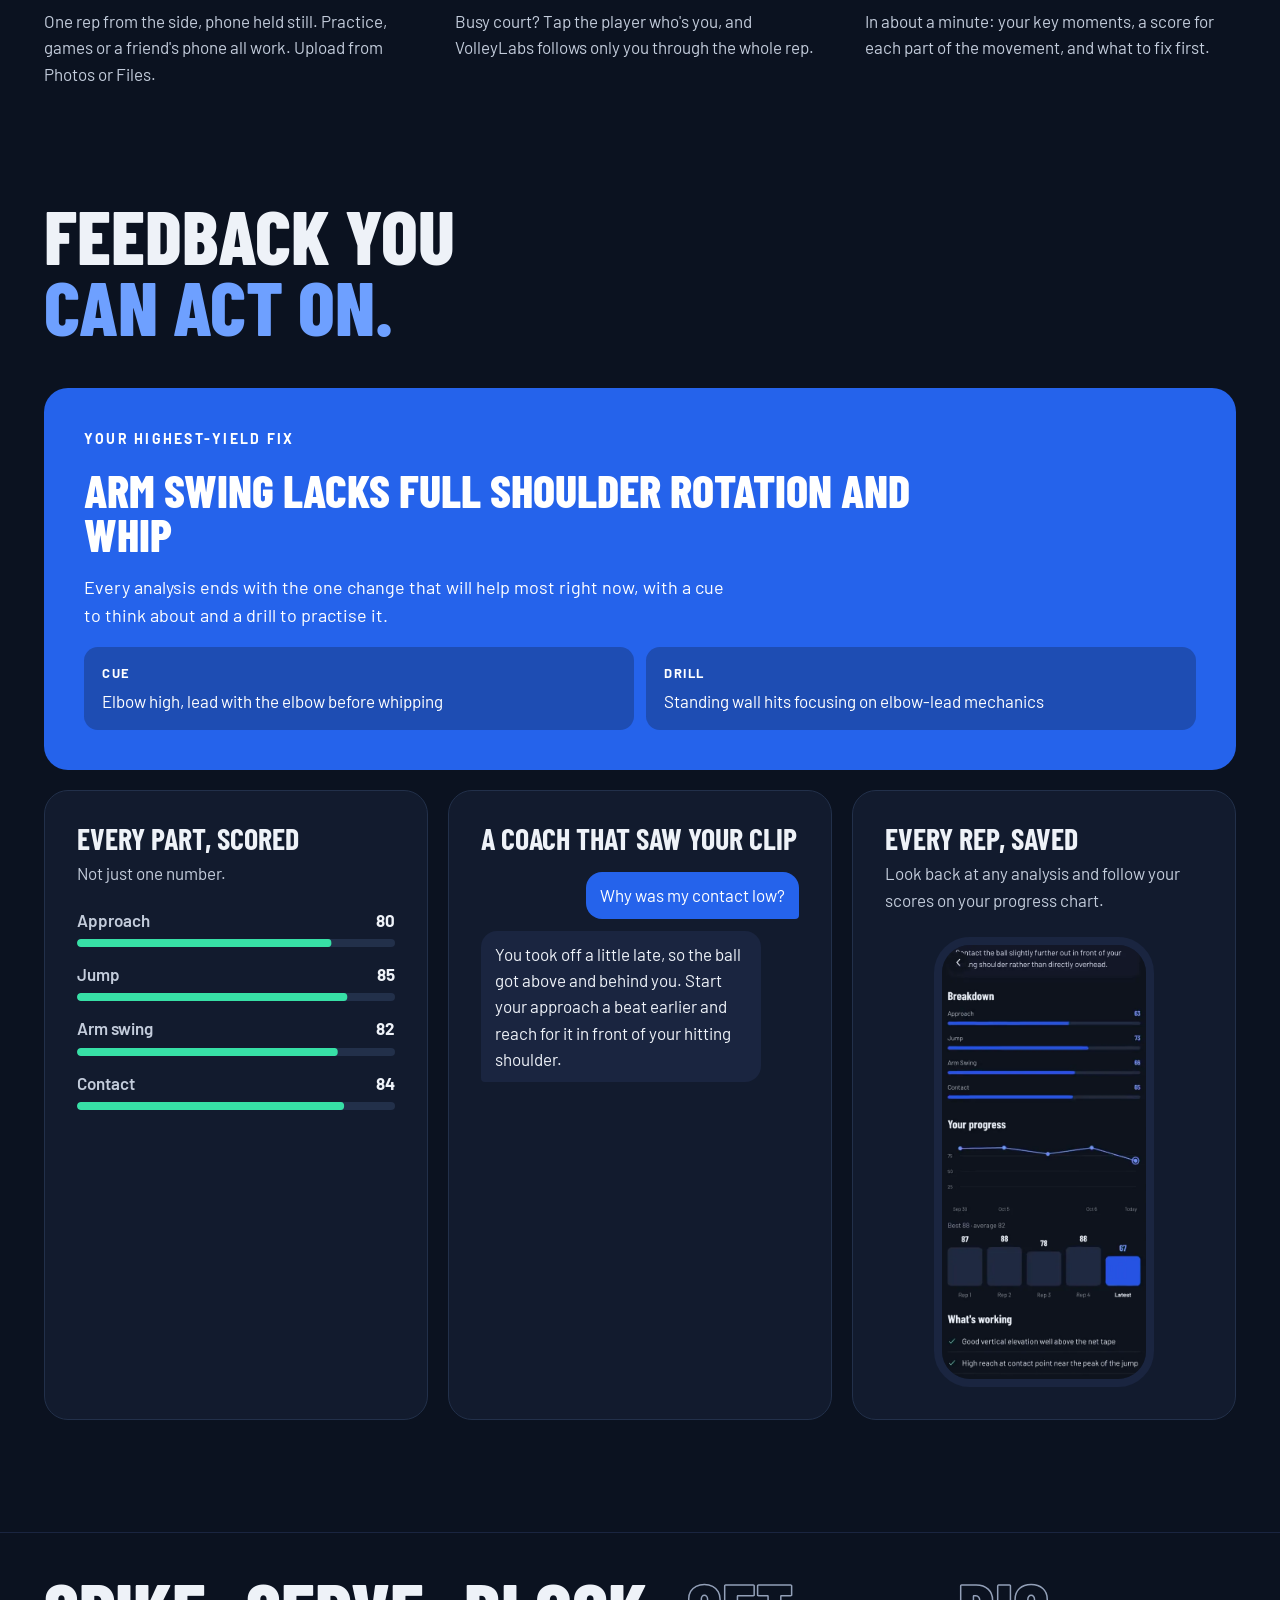
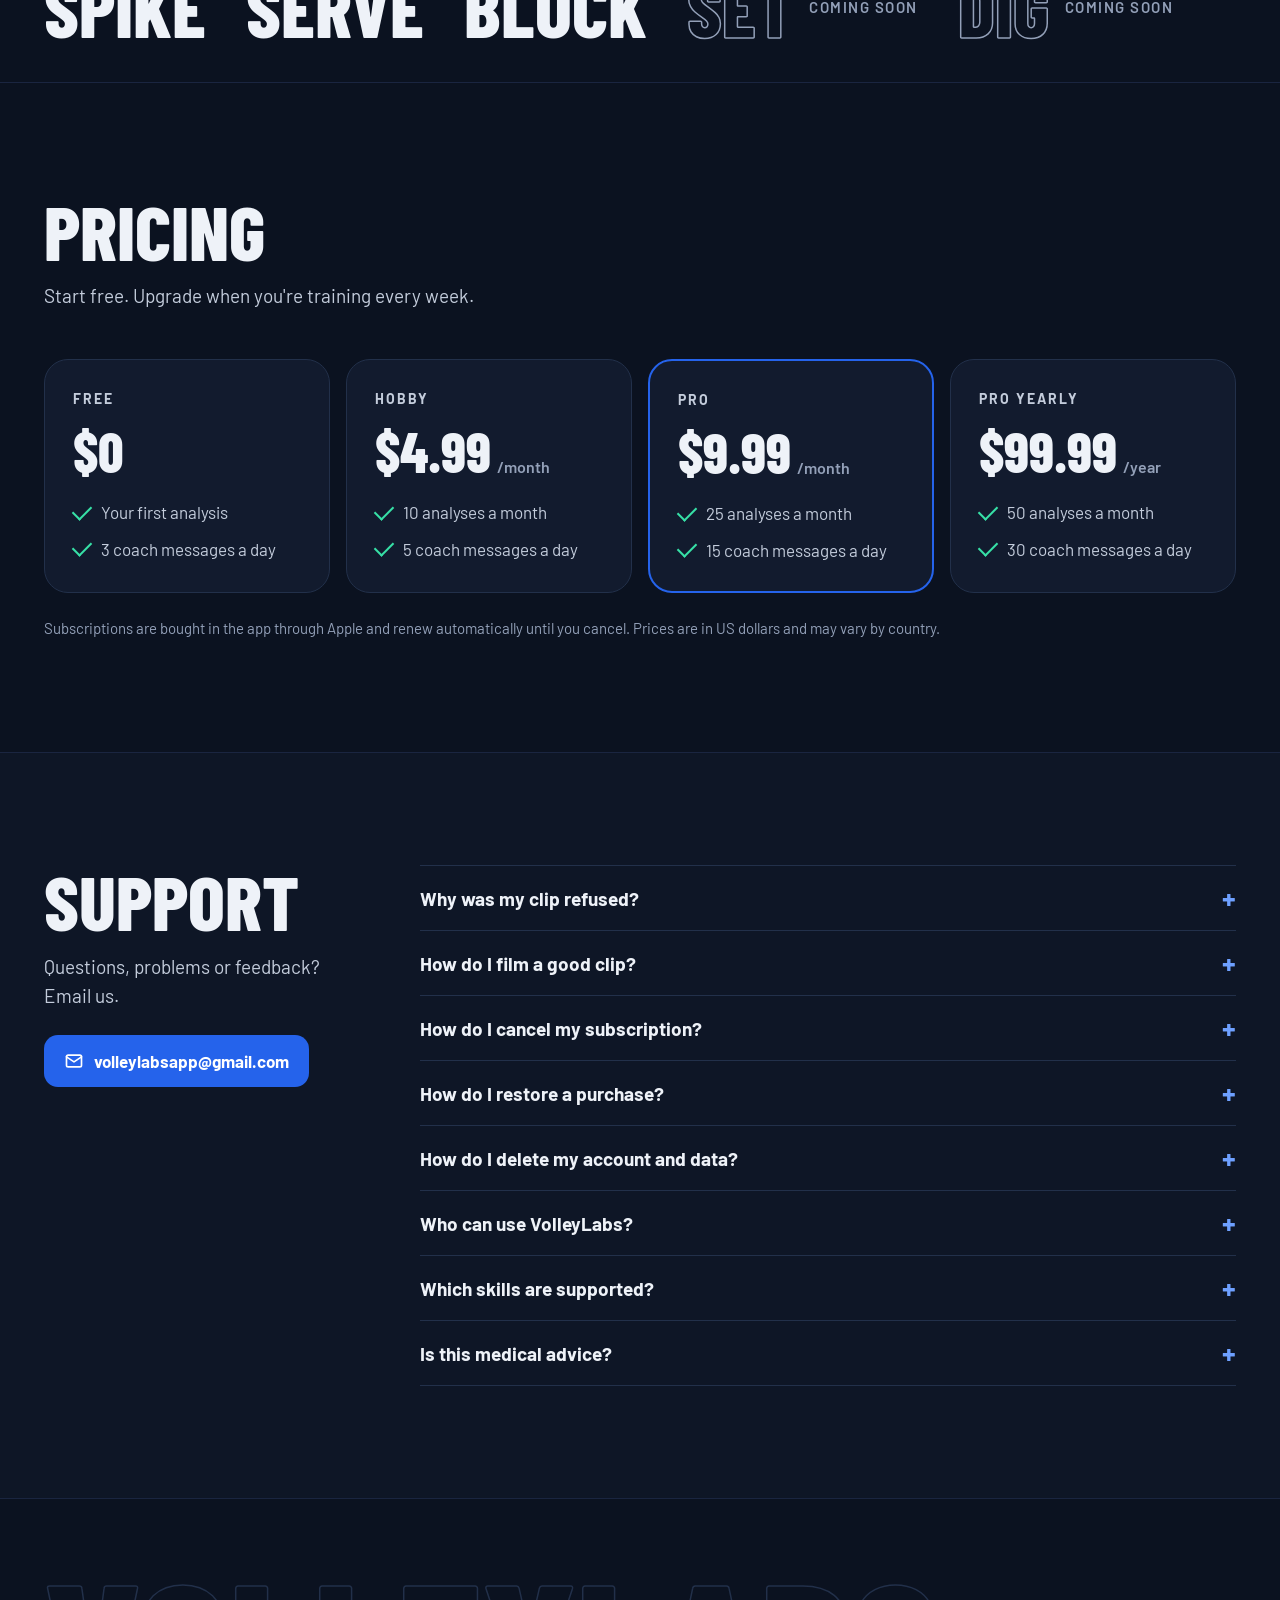
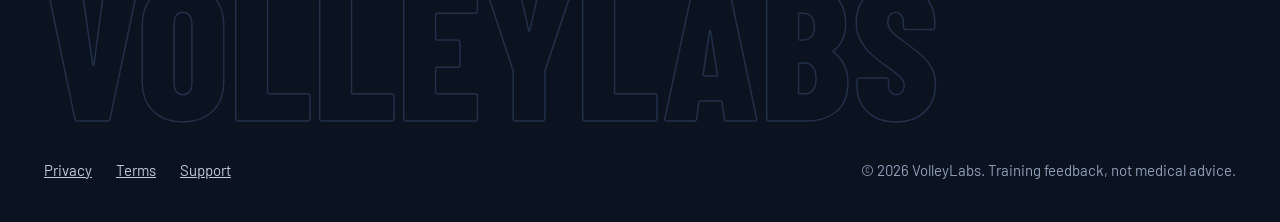
==== commit 3bfda13e: "Launch site: bold redesign with an interactive animated hero Huge condensed headline, full hero fram" ====
--- a/index.html
+++ b/index.html
@@ -10,12 +10,11 @@
 <link rel="apple-touch-icon" href="assets/icon-180.png">
 <link rel="preconnect" href="https://fonts.googleapis.com">
 <link rel="preconnect" href="https://fonts.gstatic.com" crossorigin>
-<link rel="preload" as="style" href="https://fonts.googleapis.com/css2?family=Barlow:wght@400;600;700&family=Barlow+Condensed:wght@700&display=swap">
+<link rel="preload" as="style" href="https://fonts.googleapis.com/css2?family=Barlow:wght@400;500;600;700&family=Barlow+Condensed:wght@600;700;800&display=swap">
 <!-- Fonts load without blocking the first paint; system fonts show until they arrive. -->
-<link rel="stylesheet" href="https://fonts.googleapis.com/css2?family=Barlow:wght@400;600;700&family=Barlow+Condensed:wght@700&display=swap" media="print" onload="this.media='all'">
-<noscript><link rel="stylesheet" href="https://fonts.googleapis.com/css2?family=Barlow:wght@400;600;700&family=Barlow+Condensed:wght@700&display=swap"></noscript>
+<link rel="stylesheet" href="https://fonts.googleapis.com/css2?family=Barlow:wght@400;500;600;700&family=Barlow+Condensed:wght@600;700;800&display=swap" media="print" onload="this.media='all'">
+<noscript><link rel="stylesheet" href="https://fonts.googleapis.com/css2?family=Barlow:wght@400;500;600;700&family=Barlow+Condensed:wght@600;700;800&display=swap"></noscript>
 <link rel="stylesheet" href="assets/site.css">
-<script src="assets/hero-poses.js" defer></script>
 <script src="assets/site.js" defer></script>
 </head>
 <body>
@@ -23,156 +22,190 @@
 
 <header class="nav">
   <div class="wrap nav-in">
-    <a class="brand" href="#top"><img src="assets/icon-180.png" alt="" width="32" height="32"><span>VolleyLabs</span></a>
+    <a class="brand" href="#top"><img src="assets/icon-180.png" alt="" width="34" height="34"><span>VolleyLabs</span></a>
     <nav class="nav-links" aria-label="Main">
-      <a href="#features">Features</a>
+      <a href="#how">How it works</a>
       <a href="#pricing">Pricing</a>
       <a href="#support">Support</a>
     </nav>
-    <span class="store store-sm" aria-disabled="true">Coming soon</span>
   </div>
 </header>
 
 <main id="main">
 <section class="hero" id="top">
+  <div class="court" aria-hidden="true"></div>
   <div class="wrap hero-in">
     <div class="hero-copy">
-      <p class="eyebrow">AI technique coach for volleyball</p>
-      <h1>Film a rep.<br>See every moment.</h1>
-      <p class="lede">VolleyLabs follows you through a spike, serve or block from one phone video. It finds your takeoff, contact and landing, scores each part, and tells you the one fix that matters most.</p>
-      <div class="cta">
-        <span class="store" aria-disabled="true">
-          <svg viewBox="0 0 24 24" aria-hidden="true"><path d="M12.152 6.896c-.948 0-2.415-1.078-3.96-1.04-2.04.027-3.91 1.183-4.961 3.014-2.117 3.675-.546 9.103 1.519 12.09 1.013 1.454 2.208 3.09 3.792 3.039 1.52-.065 2.09-.987 3.935-.987 1.831 0 2.35.987 3.96.948 1.637-.026 2.676-1.48 3.676-2.948 1.156-1.688 1.636-3.325 1.662-3.415-.039-.013-3.182-1.221-3.22-4.857-.026-3.04 2.48-4.494 2.597-4.559-1.429-2.09-3.623-2.324-4.39-2.376-2-.156-3.675 1.09-4.61 1.09zM15.53 3.83c.843-1.012 1.4-2.427 1.245-3.83-1.207.052-2.662.805-3.532 1.818-.78.896-1.454 2.338-1.273 3.714 1.338.104 2.715-.688 3.559-1.701"/></svg>
-          Coming soon to the App Store
-        </span>
+      <p class="eyebrow load1"><span aria-hidden="true"></span>AI technique coach for volleyball</p>
+      <h1 class="load2">Film a rep.<br><em>See every</em><br>moment.</h1>
+      <p class="lede load3">Upload one spike, serve or block from your phone. VolleyLabs follows you through the rep, finds your key moments, scores every part and tells you the one fix that matters most.</p>
+      <div class="load4">
+        <div class="cta">
+          <span class="store">
+            <svg viewBox="0 0 24 24" aria-hidden="true"><path d="M12.152 6.896c-.948 0-2.415-1.078-3.96-1.040-2.04.027-3.910 1.183-4.961 3.014-2.117 3.675-.546 9.103 1.519 12.090 1.013 1.454 2.208 3.090 3.792 3.039 1.520-.065 2.090-.987 3.935-.987 1.831 0 2.350.987 3.960.948 1.637-.026 2.676-1.480 3.676-2.948 1.156-1.688 1.636-3.325 1.662-3.415-.039-.013-3.182-1.221-3.220-4.857-.026-3.040 2.480-4.494 2.597-4.559-1.429-2.090-3.623-2.324-4.390-2.376-2-.156-3.675 1.090-4.610 1.090zM15.530 3.830c.843-1.012 1.400-2.427 1.245-3.830-1.207.052-2.662.805-3.532 1.818-.780.896-1.454 2.338-1.273 3.714 1.338.104 2.715-.688 3.559-1.701"/></svg>
+            Coming soon to the App Store
+          </span>
+          <a class="ghost" href="#how">See how it works</a>
+        </div>
         <p class="cta-note">For iPhone. Your first analysis is free.</p>
       </div>
     </div>
-    <figure class="hero-shot" aria-label="Example analysis of a spike: contact, follow-through and landing, with the player's skeleton drawn on each frame">
-      <div class="frames">
-        <picture class="frame frame-contact" data-key="contact" data-moment="Contact">
-          <source srcset="assets/hero-contact.webp" type="image/webp">
-          <img src="assets/hero-contact.jpg" alt="" width="600" height="750" fetchpriority="high">
-        </picture>
-        <picture class="frame" data-key="follow" data-moment="Follow-through">
-          <source srcset="assets/hero-follow.webp" type="image/webp">
-          <img src="assets/hero-follow.jpg" alt="" width="600" height="750">
-        </picture>
-        <picture class="frame" data-key="landing" data-moment="Landing">
-          <source srcset="assets/hero-landing.webp" type="image/webp">
-          <img src="assets/hero-landing.jpg" alt="" width="600" height="750">
-        </picture>
-        <svg class="skeleton" viewBox="0 0 600 750" aria-hidden="true"></svg>
-        <span class="moment-chip" aria-hidden="true">Contact</span>
+
+    <div class="hero-shot load5">
+      <figure class="shot" aria-label="Example analysis of a spike: contact, follow-through and landing, with the player's skeleton drawn on each frame">
+        <div class="frame on" data-moment="contact">
+          <picture><source srcset="assets/hero-contact.webp" type="image/webp"><img src="assets/hero-contact.jpg" alt="" width="600" height="750" fetchpriority="high"></picture>
+          <svg class="skel" viewBox="0 0 600 750" aria-hidden="true">
+            <line pathLength="1" x1="267" y1="338" x2="319" y2="302"/><line pathLength="1" x1="267" y1="338" x2="262" y2="390"/><line pathLength="1" x1="262" y1="390" x2="266" y2="436"/><line pathLength="1" x1="319" y1="302" x2="334" y2="259"/><line pathLength="1" x1="334" y1="259" x2="359" y2="226"/><line pathLength="1" x1="267" y1="338" x2="298" y2="414"/><line pathLength="1" x1="319" y1="302" x2="333" y2="404"/><line pathLength="1" x1="298" y1="414" x2="333" y2="404"/><line pathLength="1" x1="298" y1="414" x2="269" y2="488"/><line pathLength="1" x1="269" y1="488" x2="233" y2="565"/><line pathLength="1" x1="333" y1="404" x2="346" y2="491"/><line pathLength="1" x1="346" y1="491" x2="361" y2="572"/>
+            <circle cx="273" cy="298" r="7"/><circle cx="267" cy="338" r="7"/><circle cx="319" cy="302" r="7"/><circle cx="262" cy="390" r="7"/><circle cx="334" cy="259" r="7"/><circle cx="266" cy="436" r="7"/><circle cx="359" cy="226" r="7"/><circle cx="298" cy="414" r="7"/><circle cx="333" cy="404" r="7"/><circle cx="269" cy="488" r="7"/><circle cx="346" cy="491" r="7"/><circle cx="233" cy="565" r="7"/><circle cx="361" cy="572" r="7"/>
+          </svg>
+          <span class="tag"><i aria-hidden="true"></i>Contact</span>
+          <span class="callout" style="left: 63%; top: 30%"><span>Contact</span><b>84</b></span>
+          <span class="callout c2" style="left: 62%; top: 46%"><span>Arm swing</span><b>82</b></span>
+        </div>
+        <div class="frame" data-moment="follow">
+          <picture><source srcset="assets/hero-follow.webp" type="image/webp"><img src="assets/hero-follow.jpg" alt="" width="600" height="750" loading="lazy"></picture>
+          <svg class="skel" viewBox="0 0 600 750" aria-hidden="true">
+            <line pathLength="1" x1="229" y1="354" x2="277" y2="335"/><line pathLength="1" x1="229" y1="354" x2="210" y2="406"/><line pathLength="1" x1="210" y1="406" x2="185" y2="448"/><line pathLength="1" x1="229" y1="354" x2="279" y2="435"/><line pathLength="1" x1="277" y1="335" x2="313" y2="422"/><line pathLength="1" x1="279" y1="435" x2="313" y2="422"/><line pathLength="1" x1="279" y1="435" x2="255" y2="506"/><line pathLength="1" x1="255" y1="506" x2="267" y2="587"/><line pathLength="1" x1="313" y1="422" x2="333" y2="493"/><line pathLength="1" x1="333" y1="493" x2="364" y2="568"/>
+            <circle cx="237" cy="324" r="7"/><circle cx="229" cy="354" r="7"/><circle cx="277" cy="335" r="7"/><circle cx="210" cy="406" r="7"/><circle cx="185" cy="448" r="7"/><circle cx="279" cy="435" r="7"/><circle cx="313" cy="422" r="7"/><circle cx="255" cy="506" r="7"/><circle cx="333" cy="493" r="7"/><circle cx="267" cy="587" r="7"/><circle cx="364" cy="568" r="7"/>
+          </svg>
+          <span class="tag"><i aria-hidden="true"></i>Follow-through</span>
+          <span class="callout" style="left: 60%; top: 40%"><span>Arm swing</span><b>82</b></span>
+          <span class="callout c2" style="left: 60%; top: 58%"><span>Approach</span><b>80</b></span>
+        </div>
+        <div class="frame" data-moment="landing">
+          <picture><source srcset="assets/hero-landing.webp" type="image/webp"><img src="assets/hero-landing.jpg" alt="" width="600" height="750" loading="lazy"></picture>
+          <svg class="skel" viewBox="0 0 600 750" aria-hidden="true">
+            <line pathLength="1" x1="217" y1="468" x2="266" y2="454"/><line pathLength="1" x1="217" y1="468" x2="182" y2="498"/><line pathLength="1" x1="182" y1="498" x2="152" y2="477"/><line pathLength="1" x1="217" y1="468" x2="272" y2="558"/><line pathLength="1" x1="266" y1="454" x2="297" y2="547"/><line pathLength="1" x1="272" y1="558" x2="297" y2="547"/><line pathLength="1" x1="272" y1="558" x2="262" y2="636"/><line pathLength="1" x1="262" y1="636" x2="302" y2="703"/>
+            <circle cx="215" cy="438" r="7"/><circle cx="217" cy="468" r="7"/><circle cx="266" cy="454" r="7"/><circle cx="182" cy="498" r="7"/><circle cx="152" cy="477" r="7"/><circle cx="272" cy="558" r="7"/><circle cx="297" cy="547" r="7"/><circle cx="262" cy="636" r="7"/><circle cx="302" cy="703" r="7"/>
+          </svg>
+          <span class="tag"><i aria-hidden="true"></i>Landing</span>
+          <span class="callout" style="left: 58%; top: 52%"><span>Jump</span><b>85</b></span>
+        </div>
+        <figcaption class="score-card">
+          <span class="score-label">Example analysis · Spike</span>
+          <span class="score" aria-hidden="true"><span class="score-num" data-to="82">82</span><span class="score-of">/100</span></span>
+          <span class="sr">Overall score 82 out of 100</span>
+        </figcaption>
+      </figure>
+      <div class="moments" role="group" aria-label="Key moments">
+        <button type="button" class="moment on" data-moment="contact" aria-pressed="true"><img src="assets/hero-contact.webp" alt="" width="600" height="750"><span class="moment-name">Contact</span><span class="track" aria-hidden="true"><span class="tick"></span></span></button>
+        <button type="button" class="moment" data-moment="follow" aria-pressed="false"><img src="assets/hero-follow.webp" alt="" width="600" height="750" loading="lazy"><span class="moment-name">Follow-through</span><span class="track" aria-hidden="true"><span class="tick"></span></span></button>
+        <button type="button" class="moment" data-moment="landing" aria-pressed="false"><img src="assets/hero-landing.webp" alt="" width="600" height="750" loading="lazy"><span class="moment-name">Landing</span><span class="track" aria-hidden="true"><span class="tick"></span></span></button>
       </div>
-      <figcaption class="score-card">
-        <span class="score-label">Example analysis · Spike</span>
-        <span class="score" aria-hidden="true"><span class="score-num" data-to="82">82</span><span class="score-of">/100</span></span>
-        <span class="sr">Overall score 82 out of 100</span>
-      </figcaption>
-    </figure>
+    </div>
+  </div>
+</section>
+
+<section class="glance" aria-label="At a glance">
+  <div class="wrap glance-in">
+    <div class="reveal"><p class="big">1 rep</p><p>A 2 to 30 second clip is all it needs</p></div>
+    <div class="reveal"><p class="big">About 1 min</p><p>From upload to your breakdown</p></div>
+    <div class="reveal"><p class="big">3 skills</p><p>Spike, serve and block. Set and dig coming soon</p></div>
+    <div class="reveal"><p class="big">Free</p><p>Your first analysis is on us</p></div>
   </div>
 </section>
 
 <section class="section" id="how">
   <div class="wrap">
-    <h2 class="reveal">How it works</h2>
+    <h2 class="reveal">Three steps.<br><span class="dim">No setup.</span></h2>
     <ol class="steps">
-      <li class="step reveal"><span class="step-n">1</span><h3>Film it</h3><p>One rep from the side, 2 to 30 seconds. Practice, games or a friend's phone all work. Upload from Photos or Files.</p></li>
-      <li class="step reveal"><span class="step-n">2</span><h3>Tap yourself</h3><p>Busy court? Tap the player who's you, and VolleyLabs follows only you.</p></li>
-      <li class="step reveal"><span class="step-n">3</span><h3>Get your breakdown</h3><p>In about a minute: your key moments, a score for each part, and what to fix first.</p></li>
+      <li class="reveal"><span class="num" aria-hidden="true">01</span><h3>Film it</h3><p>One rep from the side, phone held still. Practice, games or a friend's phone all work. Upload from Photos or Files.</p></li>
+      <li class="reveal"><span class="num" aria-hidden="true">02</span><h3>Tap yourself</h3><p>Busy court? Tap the player who's you, and VolleyLabs follows only you through the whole rep.</p></li>
+      <li class="reveal"><span class="num" aria-hidden="true">03</span><h3>Get your breakdown</h3><p>In about a minute: your key moments, a score for each part of the movement, and what to fix first.</p></li>
     </ol>
   </div>
 </section>
 
-<section class="section" id="features">
-  <div class="wrap">
-    <h2 class="reveal">Feedback you can act on</h2>
-
-    <div class="feature reveal">
-      <div class="feature-copy"><h3>Every part, scored</h3><p>Not just one number. Approach, jump, arm swing and contact each get a score, with what went right and what to work on.</p></div>
-      <div class="card" role="img" aria-label="Example breakdown: approach 80, jump 85, arm swing 82, contact 84">
-        <div class="card-head"><span>Breakdown</span><span class="pill">Spike</span></div>
-        <div class="bar"><span>Approach</span><b>80</b><i style="--v:.80"></i></div>
-        <div class="bar"><span>Jump</span><b>85</b><i style="--v:.85"></i></div>
-        <div class="bar"><span>Arm swing</span><b>82</b><i style="--v:.82"></i></div>
-        <div class="bar"><span>Contact</span><b>84</b><i style="--v:.84"></i></div>
-      </div>
-    </div>
-
-    <div class="feature reveal">
-      <div class="feature-copy"><h3>Your highest-yield fix</h3><p>The one change that will help most right now, with a cue to think about and a drill to practise it.</p></div>
-      <div class="card fix">
-        <p class="fix-tag">Highest-yield issue</p>
-        <p class="fix-title">Arm swing lacks full shoulder rotation and whip</p>
-        <dl>
-          <dt>Cue</dt><dd>Elbow high, lead with the elbow before whipping</dd>
-          <dt>Drill</dt><dd>Standing wall hits focusing on elbow-lead mechanics</dd>
-        </dl>
-      </div>
-    </div>
-
-    <div class="feature reveal">
-      <div class="feature-copy"><h3>A coach that saw your clip</h3><p>Ask follow-up questions about your rep and how to train. The coach knows your level, your goals and your recent analyses.</p></div>
-      <div class="card chat">
+<section class="section section-tight" id="features" aria-labelledby="get-title">
+  <div class="wrap">
+    <h2 id="get-title" class="reveal">Feedback you<br><em>can act on.</em></h2>
+    <div class="bento">
+      <article class="fix reveal">
+        <p class="kicker">Your highest-yield fix</p>
+        <h3>Arm swing lacks full shoulder rotation and whip</h3>
+        <p class="fix-body">Every analysis ends with the one change that will help most right now, with a cue to think about and a drill to practise it.</p>
+        <div class="fix-pair">
+          <div><p class="mini">Cue</p><p>Elbow high, lead with the elbow before whipping</p></div>
+          <div><p class="mini">Drill</p><p>Standing wall hits focusing on elbow-lead mechanics</p></div>
+        </div>
+      </article>
+
+      <article class="card lift reveal">
+        <h3>Every part, scored</h3>
+        <p class="card-sub">Not just one number.</p>
+        <div class="bars" role="img" aria-label="Example breakdown: approach 80, jump 85, arm swing 82, contact 84">
+          <div class="bar"><span>Approach</span><b>80</b><i style="--v: .80"></i></div>
+          <div class="bar"><span>Jump</span><b>85</b><i style="--v: .85"></i></div>
+          <div class="bar"><span>Arm swing</span><b>82</b><i style="--v: .82"></i></div>
+          <div class="bar"><span>Contact</span><b>84</b><i style="--v: .84"></i></div>
+        </div>
+      </article>
+
+      <article class="card chat lift reveal">
+        <h3>A coach that saw your clip</h3>
         <p class="msg msg-you">Why was my contact low?</p>
-        <p class="msg msg-coach">You took off a little late, so the ball got above and behind you. Start your approach a beat earlier and reach for the ball in front of your hitting shoulder.</p>
-      </div>
-    </div>
-
-    <div class="feature reveal">
-      <div class="feature-copy"><h3>Every rep, saved</h3><p>Look back at any analysis, re-watch your key moments and follow your scores on your progress chart.</p></div>
-      <div class="phone"><img src="assets/results-progress.webp" alt="VolleyLabs result screen showing the score breakdown and a progress chart" width="540" height="1104" loading="lazy"></div>
-    </div>
-  </div>
-</section>
-
-<section class="section" id="skills">
-  <div class="wrap">
-    <h2 class="reveal">Skills</h2>
-    <ul class="chips reveal">
-      <li class="chip">Spike</li>
-      <li class="chip">Serve</li>
-      <li class="chip">Block</li>
-      <li class="chip chip-soon">Set <small>Coming soon</small></li>
-      <li class="chip chip-soon">Dig <small>Coming soon</small></li>
-    </ul>
+        <p class="msg msg-coach">You took off a little late, so the ball got above and behind you. Start your approach a beat earlier and reach for it in front of your hitting shoulder.</p>
+      </article>
+
+      <article class="card phone-card lift reveal">
+        <div>
+          <h3>Every rep, saved</h3>
+          <p class="card-sub">Look back at any analysis and follow your scores on your progress chart.</p>
+        </div>
+        <div class="phone"><img src="assets/results-progress.webp" alt="VolleyLabs result screen with a score breakdown and a progress chart" width="540" height="1104" loading="lazy"></div>
+      </article>
+    </div>
+  </div>
+</section>
+
+<section class="skills" aria-label="Skills">
+  <div class="wrap skills-in reveal">
+    <span>Spike</span><span>Serve</span><span>Block</span>
+    <span class="soon">Set</span><small>Coming soon</small>
+    <span class="soon">Dig</span><small>Coming soon</small>
   </div>
 </section>
 
 <section class="section" id="pricing">
   <div class="wrap">
     <h2 class="reveal">Pricing</h2>
+    <p class="section-lede reveal">Start free. Upgrade when you're training every week.</p>
     <div class="plans">
-      <div class="plan reveal"><h3>Free</h3><p class="price">$0</p><ul><li>Your first analysis</li><li>3 coach messages a day</li></ul></div>
-      <div class="plan reveal"><h3>Hobby</h3><p class="price">$4.99<span>/month</span></p><ul><li>10 analyses a month</li><li>5 coach messages a day</li></ul></div>
-      <div class="plan plan-main reveal"><h3>Pro</h3><p class="price">$9.99<span>/month</span></p><ul><li>25 analyses a month</li><li>15 coach messages a day</li></ul></div>
-      <div class="plan reveal"><h3>Pro Yearly</h3><p class="price">$99.99<span>/year</span></p><ul><li>50 analyses a month</li><li>30 coach messages a day</li></ul></div>
-    </div>
-    <p class="fine reveal">Subscriptions are bought in the app through Apple and renew automatically until you cancel. Prices are in US dollars and may vary by country.</p>
-  </div>
-</section>
-
-<section class="section" id="support">
-  <div class="wrap narrow">
-    <h2>Support</h2>
-    <p class="lede">Questions, problems or feedback? Email <a href="mailto:volleylabsapp@gmail.com">volleylabsapp@gmail.com</a>.</p>
+      <div class="plan lift reveal"><p class="plan-name">Free</p><p class="price">$0</p><ul><li>Your first analysis</li><li>3 coach messages a day</li></ul></div>
+      <div class="plan lift reveal"><p class="plan-name">Hobby</p><p class="price">$4.99<span>/month</span></p><ul><li>10 analyses a month</li><li>5 coach messages a day</li></ul></div>
+      <div class="plan plan-main lift reveal"><p class="plan-name">Pro</p><p class="price">$9.99<span>/month</span></p><ul><li>25 analyses a month</li><li>15 coach messages a day</li></ul></div>
+      <div class="plan lift reveal"><p class="plan-name">Pro Yearly</p><p class="price">$99.99<span>/year</span></p><ul><li>50 analyses a month</li><li>30 coach messages a day</li></ul></div>
+    </div>
+    <p class="fine">Subscriptions are bought in the app through Apple and renew automatically until you cancel. Prices are in US dollars and may vary by country.</p>
+  </div>
+</section>
+
+<section class="section support" id="support">
+  <div class="wrap support-in">
+    <div class="support-head">
+      <h2>Support</h2>
+      <p class="section-lede">Questions, problems or feedback? Email us.</p>
+      <a class="mail" href="mailto:volleylabsapp@gmail.com">
+        <svg viewBox="0 0 24 24" aria-hidden="true"><rect x="3" y="5" width="18" height="14" rx="2"/><path d="M3 7l9 6 9-6"/></svg>
+        volleylabsapp@gmail.com</a>
+    </div>
     <div class="faq">
-      <details><summary>Why was my clip refused?</summary>
+      <details><summary>Why was my clip refused?<span class="plus" aria-hidden="true">+</span></summary>
         <p>VolleyLabs has to follow one player through one rep. A clip is refused when it can't keep track of you: you leave the frame, another player covers you for most of the jump, or the video is too dark or small. Film from the side with your whole body in frame for the whole rep, 2 to 30 seconds, at least 480p. Tap yourself just before you jump, or for a serve as the ball leaves your hand. A refused clip doesn't use up an analysis.</p></details>
-      <details><summary>How do I film a good clip?</summary>
+      <details><summary>How do I film a good clip?<span class="plus" aria-hidden="true">+</span></summary>
         <p>Hold the phone still, side-on to the player, with head to feet in frame for the whole rep. One rep per clip, in good light. A busy court is fine, because you tap yourself.</p></details>
-      <details><summary>How do I cancel my subscription?</summary>
+      <details><summary>How do I cancel my subscription?<span class="plus" aria-hidden="true">+</span></summary>
         <p>On your iPhone, open Settings, tap your name, then Subscriptions, then VolleyLabs. You can also get there from Profile, Manage subscription in the app. Deleting your account does not cancel a subscription.</p></details>
-      <details><summary>How do I restore a purchase?</summary>
+      <details><summary>How do I restore a purchase?<span class="plus" aria-hidden="true">+</span></summary>
         <p>In the app, go to Profile and tap Restore purchases while signed in to the same Apple ID you bought with.</p></details>
-      <details><summary>How do I delete my account and data?</summary>
+      <details><summary>How do I delete my account and data?<span class="plus" aria-hidden="true">+</span></summary>
         <p>In the app, go to Profile and tap Delete account. This permanently deletes your account, profile, analyses and still frames. See the <a href="privacy.html">privacy policy</a> for details.</p></details>
-      <details><summary>Who can use VolleyLabs?</summary>
+      <details><summary>Who can use VolleyLabs?<span class="plus" aria-hidden="true">+</span></summary>
         <p>VolleyLabs is for players 13 and over. If you're under 18, you need a parent or guardian's OK. See the <a href="terms.html">terms of use</a>.</p></details>
-      <details><summary>Which skills are supported?</summary>
+      <details><summary>Which skills are supported?<span class="plus" aria-hidden="true">+</span></summary>
         <p>Spike, serve and block. Setting and digging are coming soon.</p></details>
-      <details><summary>Is this medical advice?</summary>
+      <details><summary>Is this medical advice?<span class="plus" aria-hidden="true">+</span></summary>
         <p>No. VolleyLabs gives training feedback, not medical advice. Train within your limits and see a professional about pain or injury.</p></details>
     </div>
   </div>
@@ -181,8 +214,11 @@
 
 <footer class="foot">
   <div class="wrap">
-    <nav aria-label="Footer"><a href="privacy.html">Privacy</a><a href="terms.html">Terms</a><a href="#support">Support</a></nav>
-    <p>© 2026 VolleyLabs. Training feedback, not medical advice.</p>
+    <p class="wordmark" aria-hidden="true">VolleyLabs</p>
+    <div class="foot-row">
+      <nav aria-label="Footer"><a href="privacy.html">Privacy</a><a href="terms.html">Terms</a><a href="#support">Support</a></nav>
+      <p>© 2026 VolleyLabs. Training feedback, not medical advice.</p>
+    </div>
   </div>
 </footer>
 </body>
--- a/assets/site.css
+++ b/assets/site.css
@@ -1,134 +1,201 @@
 :root {
-  --ink: #0B1220; --panel: #121B2E; --panel2: #1A2540; --line: #22304A;
+  --ink: #0B1220; --ink2: #0E1626; --panel: #121B2E; --panel2: #1A2540; --line: #22304A; --rule: #1A2540;
   --chalk: #EEF2F8; --chalk2: #C3CCDB; --chalk3: #93A0B8;
-  --accent: #6EA0FF; --fill: #2563EB; --good: #37E0A6; --high: #FFD84D;
-  --head: 'Barlow Condensed', system-ui, sans-serif;
+  --accent: #6EA0FF; --fill: #2563EB; --good: #37E0A6;
+  --head: 'Barlow Condensed', 'Arial Narrow', sans-serif;
   --body: 'Barlow', system-ui, -apple-system, sans-serif;
+  --ease: cubic-bezier(.2, .7, .2, 1);
 }
 * { box-sizing: border-box; }
 html { scroll-behavior: smooth; -webkit-text-size-adjust: 100%; }
-body { margin: 0; background: var(--ink); color: var(--chalk); font: 400 17px/1.6 var(--body); overflow-x: hidden; }
-img, video, svg { display: block; max-width: 100%; }
+body { margin: 0; background: var(--ink); color: var(--chalk); font: 400 17px/1.55 var(--body); overflow-x: hidden; }
+img, svg { display: block; max-width: 100%; }
 a { color: var(--accent); }
-h1, h2, h3 { font-family: var(--head); font-weight: 700; line-height: 1.02; margin: 0; text-transform: uppercase; }
-h1 { font-size: clamp(46px, 8vw, 86px); }
-h2 { font-size: clamp(34px, 5vw, 52px); margin-bottom: 28px; }
-h3 { font-size: 26px; margin-bottom: 8px; }
-p { margin: 0 0 12px; }
-[id] { scroll-margin-top: 80px; }
+a:hover { color: #A9C6FF; }
+h1, h2, h3 { margin: 0; font-family: var(--head); text-transform: uppercase; }
+h2 { font-weight: 800; font-size: clamp(48px, 6vw, 84px); line-height: .92; }
+h2 em, h1 em { font-style: normal; color: var(--accent); }
+h3 { font-weight: 700; font-size: 30px; line-height: 1.05; }
+p { margin: 0; }
+[id] { scroll-margin-top: 84px; }
 :focus-visible { outline: 2px solid var(--accent); outline-offset: 3px; }
 .sr { position: absolute; width: 1px; height: 1px; overflow: hidden; clip: rect(0 0 0 0); white-space: nowrap; }
 .skip { position: absolute; left: -999px; }
-.skip:focus { left: 16px; top: 16px; z-index: 10; background: var(--panel); padding: 8px 12px; }
-
-.wrap { max-width: 1120px; margin: 0 auto; padding: 0 16px; }
-.narrow { max-width: 760px; }
-@media (min-width: 640px) { .wrap { padding: 0 32px; } }
+.skip:focus { left: 16px; top: 16px; z-index: 20; background: var(--panel); padding: 8px 12px; }
+.wrap { max-width: 1240px; margin: 0 auto; padding: 0 16px; }
+@media (min-width: 640px) { .wrap { padding: 0 24px; } }
 
 /* Nav */
-.nav { position: sticky; top: 0; z-index: 5; background: rgba(11, 18, 32, .9); backdrop-filter: blur(12px); -webkit-backdrop-filter: blur(12px); border-bottom: 1px solid var(--line); }
-.nav-in { display: flex; align-items: center; gap: 24px; height: 64px; }
-.brand { display: flex; align-items: center; gap: 10px; color: var(--chalk); text-decoration: none; font: 700 24px var(--head); text-transform: uppercase; }
-.brand img { border-radius: 8px; }
-.nav-links { display: none; gap: 24px; margin-left: auto; }
+.nav { position: sticky; top: 0; z-index: 10; background: rgba(11, 18, 32, .92); -webkit-backdrop-filter: blur(12px); backdrop-filter: blur(12px); border-bottom: 1px solid var(--rule); }
+.nav-in { height: 68px; display: flex; align-items: center; gap: 24px; }
+.brand { display: flex; align-items: center; gap: 10px; color: var(--chalk); text-decoration: none; font: 800 26px var(--head); letter-spacing: .02em; text-transform: uppercase; }
+.brand img { border-radius: 9px; }
+.nav-links { display: flex; gap: 20px; margin-left: auto; }
 .nav-links a { color: var(--chalk2); text-decoration: none; font-weight: 600; }
 .nav-links a:hover { color: var(--chalk); }
-.store-sm { margin-left: auto; }
-@media (min-width: 720px) { .nav-links { display: flex; } .store-sm { margin-left: 0; } }
-
-.store { display: inline-flex; align-items: center; gap: 10px; background: var(--panel2); color: var(--chalk); border: 1px solid var(--line); border-radius: 12px; padding: 12px 18px; font-weight: 700; cursor: default; }
+@media (max-width: 560px) { .nav-links a[href="#how"] { display: none; } }
+
+/* Hero */
+.hero { position: relative; padding: 64px 0 40px; }
+.court { position: absolute; inset: 40px 4% 0; border: 1px solid rgba(238, 242, 248, .06); border-bottom: 0; pointer-events: none; }
+.court::after { content: ""; position: absolute; left: 50%; top: 0; bottom: 0; width: 1px; background: rgba(238, 242, 248, .06); }
+.hero-in { position: relative; display: grid; gap: 48px; align-items: center; grid-template-columns: repeat(auto-fit, minmax(min(100%, 480px), 1fr)); }
+.eyebrow { display: inline-flex; align-items: center; gap: 10px; margin-bottom: 20px; color: var(--accent); font-weight: 700; font-size: 14px; letter-spacing: .16em; text-transform: uppercase; }
+.eyebrow span { width: 28px; height: 2px; background: var(--accent); }
+h1 { font-weight: 800; font-size: clamp(60px, 9vw, 128px); line-height: .88; letter-spacing: -.01em; }
+.lede { margin-top: 28px; max-width: 30em; color: var(--chalk2); font-size: 20px; }
+.cta { margin-top: 36px; display: flex; flex-wrap: wrap; align-items: center; gap: 14px; }
+.store { display: inline-flex; align-items: center; gap: 12px; min-height: 56px; padding: 0 24px; border-radius: 14px; background: var(--chalk); color: var(--ink); font-weight: 700; }
 .store svg { width: 20px; height: 20px; fill: currentColor; }
-.store-sm { padding: 7px 12px; font-size: 14px; }
-
-/* Hero */
-.hero { padding: 40px 0 72px; }
-.hero-in { display: grid; gap: 40px; align-items: center; }
-@media (min-width: 900px) { .hero-in { grid-template-columns: 1.05fr .95fr; } .hero { padding: 88px 0 112px; } }
-.eyebrow { color: var(--accent); font-weight: 700; text-transform: uppercase; letter-spacing: .12em; font-size: 14px; }
-.lede { color: var(--chalk2); font-size: 19px; max-width: 34em; margin-top: 16px; }
-.cta { margin-top: 28px; }
-.cta-note { color: var(--chalk3); font-size: 15px; margin-top: 10px; }
-.hero-shot { margin: 0; position: relative; width: 100%; max-width: 460px; justify-self: center; }
-.frames { position: relative; aspect-ratio: 4 / 5; border-radius: 24px; overflow: hidden; background: var(--panel); border: 1px solid var(--line); }
-.frame, .frame img { position: absolute; inset: 0; width: 100%; height: 100%; object-fit: cover; }
-html:not(.js) .frame:not(.frame-contact) { display: none; }
-.js .frame { opacity: 0; transition: opacity .5s ease; }
-.js .frame.on { opacity: 1; }
-.skeleton { position: absolute; inset: 0; width: 100%; height: 100%; }
-.skeleton path { fill: none; stroke: var(--accent); stroke-width: 7; stroke-linecap: round; stroke-dasharray: 1; stroke-dashoffset: 1; transition: stroke-dashoffset .5s ease; }
-.skeleton.drawn path { stroke-dashoffset: 0; }
-.skeleton circle { fill: var(--chalk); }
-.js .skeleton circle { opacity: 0; transition: opacity .3s ease .45s; }
-.js .skeleton.drawn circle { opacity: 1; }
-.moment-chip { position: absolute; left: 16px; top: 16px; background: var(--ink); color: var(--chalk); border-radius: 8px; padding: 6px 10px; font: 700 14px var(--body); text-transform: uppercase; letter-spacing: .08em; }
-.js .moment-chip.pop { animation: pop .4s ease; }
-@keyframes pop { from { opacity: 0; transform: translateY(-6px); } to { opacity: 1; transform: none; } }
-.score-card { position: absolute; right: 16px; bottom: 16px; background: var(--panel); border: 1px solid var(--line); border-radius: 16px; padding: 10px 16px; display: flex; flex-direction: column; align-items: flex-end; }
-.score-label { color: var(--chalk3); font-size: 13px; font-weight: 600; }
-.score { display: flex; align-items: baseline; gap: 4px; }
-.score-num { font: 700 52px/1 var(--head); color: var(--good); font-variant-numeric: tabular-nums; }
+.ghost { display: inline-flex; align-items: center; min-height: 56px; padding: 0 20px; border-radius: 14px; border: 1px solid var(--line); color: var(--chalk); text-decoration: none; font-weight: 600; }
+.ghost:hover { color: var(--chalk); border-color: var(--accent); }
+.cta-note { margin-top: 14px; color: var(--chalk3); font-size: 15px; }
+
+.hero-shot { display: flex; flex-direction: column; align-items: center; gap: 16px; }
+.shot { position: relative; margin: 0; width: 100%; max-width: 520px; aspect-ratio: 4 / 5; border-radius: 28px; overflow: hidden; background: var(--panel); border: 1px solid var(--line); }
+.frame { position: absolute; inset: 0; }
+.frame picture, .frame img { position: absolute; inset: 0; width: 100%; height: 100%; object-fit: cover; }
+.frame:not(.on) { display: none; }
+.skel { position: absolute; inset: 0; width: 100%; height: 100%; }
+.skel line { stroke: var(--accent); stroke-width: 7; stroke-linecap: round; }
+.skel circle { fill: var(--chalk); }
+.tag { position: absolute; left: 18px; top: 18px; display: flex; align-items: center; gap: 8px; padding: 8px 12px; border-radius: 10px; background: var(--ink); font-weight: 700; font-size: 13px; letter-spacing: .12em; text-transform: uppercase; }
+.tag i { width: 8px; height: 8px; border-radius: 50%; background: var(--good); }
+.callout { position: absolute; display: flex; align-items: baseline; gap: 8px; padding: 8px 12px; border-radius: 10px; background: rgba(11, 18, 32, .88); border: 1px solid var(--line); }
+.callout span { color: var(--chalk2); font-size: 13px; font-weight: 600; text-transform: uppercase; letter-spacing: .08em; }
+.callout b { font: 800 26px/1 var(--head); color: var(--good); }
+.score-card { position: absolute; right: 18px; top: 18px; z-index: 2; padding: 10px 14px; text-align: right; border-radius: 14px; background: var(--ink); border: 1px solid var(--line); }
+.score-label { display: block; color: var(--chalk3); font-size: 12px; font-weight: 600; letter-spacing: .1em; text-transform: uppercase; }
+.score { display: flex; align-items: baseline; justify-content: flex-end; gap: 4px; }
+.score-num { font: 800 60px/1 var(--head); color: var(--good); font-variant-numeric: tabular-nums; }
 .score-of { color: var(--chalk3); font-weight: 600; }
+@media (max-width: 420px) { .callout b { font-size: 22px; } .callout { padding: 6px 9px; } .score-num { font-size: 48px; } }
+
+.moments { display: flex; gap: 10px; width: 100%; max-width: 520px; }
+html:not(.js) .moments { display: none; }
+.moment { flex: 1 1 0; min-width: 0; padding: 8px; border-radius: 14px; border: 2px solid var(--line); background: var(--panel); color: var(--chalk3); font: inherit; text-align: left; cursor: pointer; transition: border-color .2s, color .2s, background .2s; }
+.moment:hover { border-color: #3A4D72; }
+.moment.on { border-color: var(--accent); background: var(--panel2); color: var(--chalk); }
+.moment img { width: 100%; height: 72px; object-fit: cover; border-radius: 8px; }
+.moment-name { display: block; margin-top: 8px; font-weight: 700; font-size: 13px; letter-spacing: .1em; text-transform: uppercase; white-space: nowrap; overflow: hidden; text-overflow: ellipsis; }
+.track { display: block; margin-top: 8px; height: 3px; border-radius: 2px; background: var(--line); overflow: hidden; }
+.tick { display: block; height: 100%; background: var(--accent); transform: scaleX(0); transform-origin: left; }
+
+/* At a glance */
+.glance { border-top: 1px solid var(--rule); border-bottom: 1px solid var(--rule); }
+.glance-in { display: grid; grid-template-columns: repeat(auto-fit, minmax(220px, 1fr)); }
+.glance-in > div { padding: 28px 24px 28px 0; }
+.big { font: 800 40px/1 var(--head); text-transform: uppercase; }
+.glance-in p:not(.big) { margin-top: 6px; color: var(--chalk3); }
 
 /* Sections */
-.section { padding: 80px 0; border-top: 1px solid var(--line); }
-.steps { list-style: none; padding: 0; margin: 0; display: grid; gap: 16px; }
-@media (min-width: 800px) { .steps { grid-template-columns: repeat(3, 1fr); } }
-.step, .card, .plan { background: var(--panel); border: 1px solid var(--line); border-radius: 20px; padding: 24px; }
-.step-n { display: inline-grid; place-items: center; width: 40px; height: 40px; border-radius: 12px; background: var(--fill); color: #fff; font: 700 22px var(--head); margin-bottom: 16px; }
-.step p, .feature-copy p { color: var(--chalk2); }
-.feature { display: grid; gap: 24px; align-items: center; margin-bottom: 64px; }
-.feature:last-child { margin-bottom: 0; }
-@media (min-width: 860px) { .feature { grid-template-columns: 1fr 1fr; gap: 56px; } .feature:nth-of-type(odd) .feature-copy { order: 2; } }
-.card { width: 100%; max-width: 440px; justify-self: center; }
-.card-head { display: flex; justify-content: space-between; align-items: center; margin-bottom: 8px; font-weight: 700; }
-.pill { background: var(--panel2); color: var(--accent); border-radius: 999px; padding: 2px 10px; font-size: 13px; }
-.bar { margin-top: 14px; display: grid; grid-template-columns: 1fr auto; gap: 6px 12px; color: var(--chalk2); font-weight: 600; }
-.bar b { color: var(--chalk); font-variant-numeric: tabular-nums; }
-.bar i { grid-column: 1 / -1; height: 8px; border-radius: 4px; background: var(--line); overflow: hidden; position: relative; }
-.bar i::after { content: ""; position: absolute; inset: 0; background: var(--good); transform-origin: left; transform: scaleX(var(--v)); transition: transform .9s ease .2s; }
-.js .reveal:not(.in) .bar i::after { transform: scaleX(0); }
-.fix { border-color: var(--fill); }
-.fix-tag { font: 700 22px var(--head); text-transform: uppercase; color: var(--high); margin-bottom: 6px; }
-.fix-title { font-weight: 700; font-size: 19px; }
-.fix dl { margin: 16px 0 0; display: grid; grid-template-columns: auto 1fr; gap: 10px 14px; }
-.fix dt { color: var(--accent); font-weight: 700; text-transform: uppercase; font-size: 13px; letter-spacing: .08em; padding-top: 3px; }
-.fix dd { margin: 0; color: var(--chalk2); }
-.chat { display: flex; flex-direction: column; gap: 10px; }
-.msg { max-width: 85%; padding: 10px 14px; border-radius: 16px; font-size: 16px; margin: 0; }
+.section { padding: 112px 0; }
+.section-tight { padding-top: 0; }
+.dim { color: var(--chalk3); }
+.section-lede { margin-top: 16px; color: var(--chalk2); font-size: 19px; }
+.steps { list-style: none; margin: 56px 0 0; padding: 0; display: grid; gap: 40px; grid-template-columns: repeat(auto-fit, minmax(260px, 1fr)); }
+.steps li { border-top: 2px solid var(--fill); padding-top: 24px; }
+.num { display: block; font: 800 96px/.9 var(--head); color: transparent; -webkit-text-stroke: 2px var(--accent); }
+.steps h3 { margin: 18px 0 8px; font-size: 32px; }
+.steps p { color: var(--chalk2); }
+
+.bento { margin-top: 48px; display: grid; gap: 20px; grid-template-columns: repeat(auto-fit, minmax(min(100%, 320px), 1fr)); }
+.fix { grid-column: 1 / -1; padding: 40px; border-radius: 24px; background: var(--fill); color: #fff; display: flex; flex-direction: column; gap: 18px; }
+.kicker { font-weight: 700; font-size: 14px; letter-spacing: .16em; text-transform: uppercase; }
+.fix h3 { max-width: 18em; font-weight: 800; font-size: clamp(34px, 3.6vw, 56px); line-height: .95; }
+.fix-body { max-width: 36em; font-size: 18px; }
+.fix-pair { display: grid; gap: 12px; grid-template-columns: repeat(auto-fit, minmax(220px, 1fr)); }
+.fix-pair > div { padding: 16px 18px; border-radius: 14px; background: rgba(11, 18, 32, .28); }
+.mini { margin-bottom: 4px; font-weight: 700; font-size: 13px; letter-spacing: .12em; text-transform: uppercase; }
+.card, .plan { min-width: 0; padding: 32px; border-radius: 24px; background: var(--panel); border: 1px solid var(--line); }
+.card-sub { margin-top: 6px; color: var(--chalk2); }
+.bars { margin-top: 20px; display: flex; flex-direction: column; gap: 14px; }
+.bar { display: grid; grid-template-columns: 1fr auto; gap: 6px 12px; color: var(--chalk2); font-weight: 600; }
+.bar b { color: var(--chalk); }
+.bar i { grid-column: 1 / -1; position: relative; height: 8px; border-radius: 4px; background: var(--line); overflow: hidden; }
+.bar i::after { content: ""; position: absolute; inset: 0; background: var(--good); border-radius: 4px; transform-origin: left; transform: scaleX(var(--v)); transition: transform 1s var(--ease) .25s; }
+.chat { display: flex; flex-direction: column; gap: 12px; }
+.chat h3 { margin-bottom: 6px; }
+.msg { max-width: 88%; padding: 10px 14px; border-radius: 16px; }
 .msg-you { align-self: flex-end; background: var(--fill); color: #fff; border-bottom-right-radius: 4px; }
 .msg-coach { align-self: flex-start; background: var(--panel2); border-bottom-left-radius: 4px; }
-.phone { justify-self: center; width: min(300px, 78vw); aspect-ratio: 540 / 1104; border-radius: 44px; border: 10px solid var(--panel2); background: #000; overflow: hidden; box-shadow: 0 30px 80px rgba(0, 0, 0, .5); }
+.phone-card { display: flex; flex-direction: column; align-items: center; gap: 24px; }
+.phone-card > div:first-child { align-self: stretch; }
+.phone { width: 220px; max-width: 100%; aspect-ratio: 540 / 1104; border-radius: 36px; border: 8px solid var(--panel2); overflow: hidden; background: #000; }
 .phone img { width: 100%; height: 100%; object-fit: cover; }
-.chips { list-style: none; padding: 0; margin: 0; display: flex; flex-wrap: wrap; gap: 12px; }
-.chip { background: var(--panel); border: 1px solid var(--line); border-radius: 999px; padding: 10px 20px; font: 700 22px var(--head); text-transform: uppercase; }
-.chip-soon { color: var(--chalk3); }
-.chip small { font: 600 13px var(--body); text-transform: none; margin-left: 6px; }
-.plans { display: grid; gap: 16px; }
-@media (min-width: 640px) { .plans { grid-template-columns: repeat(2, 1fr); } }
-@media (min-width: 1000px) { .plans { grid-template-columns: repeat(4, 1fr); } }
-.plan-main { border-color: var(--fill); }
-.price { font: 700 44px/1 var(--head); margin: 8px 0 16px; }
-.price span { font: 600 16px var(--body); color: var(--chalk3); }
-.plan ul { padding-left: 18px; margin: 0; color: var(--chalk2); }
-.fine { color: var(--chalk3); font-size: 15px; margin-top: 20px; }
-.faq { margin-top: 32px; border-top: 1px solid var(--line); }
+
+.skills { border-top: 1px solid var(--rule); border-bottom: 1px solid var(--rule); padding: 36px 0; }
+.skills-in { display: flex; flex-wrap: wrap; align-items: center; gap: 12px 40px; font: 800 clamp(40px, 6vw, 80px)/1 var(--head); text-transform: uppercase; }
+.skills-in .soon { color: transparent; -webkit-text-stroke: 1.5px var(--chalk3); margin-right: -24px; }
+.skills-in small { font: 600 15px var(--body); letter-spacing: .1em; color: var(--chalk3); }
+
+.plans { margin-top: 48px; display: grid; gap: 16px; grid-template-columns: repeat(auto-fit, minmax(230px, 1fr)); }
+.plan { padding: 28px; }
+.plan-main { border: 2px solid var(--fill); }
+.plan-name { font-weight: 700; font-size: 14px; letter-spacing: .14em; text-transform: uppercase; color: var(--chalk2); }
+.price { margin: 14px 0 20px; font: 800 56px/1 var(--head); }
+.price span { margin-left: 6px; font: 600 16px var(--body); color: var(--chalk3); }
+.plan ul { margin: 0; padding: 0; list-style: none; display: flex; flex-direction: column; gap: 10px; color: var(--chalk2); }
+.plan li { display: flex; gap: 10px; align-items: center; }
+.plan li::before { content: ""; flex: none; width: 16px; height: 9px; margin-top: -4px; border-left: 2.5px solid var(--good); border-bottom: 2.5px solid var(--good); transform: rotate(-45deg); }
+.fine { margin-top: 24px; color: var(--chalk3); font-size: 15px; }
+
+.support { background: var(--ink2); border-top: 1px solid var(--rule); }
+.support-in { display: flex; flex-wrap: wrap; gap: 56px; }
+.support-head { flex: 1 1 320px; }
+.mail { margin-top: 24px; display: inline-flex; align-items: center; gap: 10px; min-height: 52px; padding: 0 20px; border-radius: 14px; background: var(--fill); color: #fff; text-decoration: none; font-weight: 700; overflow-wrap: anywhere; }
+.mail:hover { color: #fff; background: #1D4ED8; }
+.mail svg { width: 20px; height: 20px; flex: none; fill: none; stroke: currentColor; stroke-width: 2; stroke-linecap: round; stroke-linejoin: round; }
+.faq { flex: 999 1 520px; min-width: 0; border-top: 1px solid var(--line); }
 .faq details { border-bottom: 1px solid var(--line); }
-.faq summary { cursor: pointer; font-weight: 700; font-size: 18px; padding: 16px 0; list-style: none; display: flex; justify-content: space-between; gap: 16px; }
+.faq summary { display: flex; justify-content: space-between; align-items: center; gap: 16px; min-height: 64px; padding: 8px 0; font-weight: 700; font-size: 19px; cursor: pointer; list-style: none; }
 .faq summary::-webkit-details-marker { display: none; }
-.faq summary::after { content: "+"; color: var(--accent); font-size: 24px; line-height: 1; }
-.faq details[open] summary::after { content: "\2212"; }
-.faq details p { color: var(--chalk2); }
-.foot { border-top: 1px solid var(--line); padding: 40px 0 56px; color: var(--chalk3); font-size: 15px; }
-.foot nav { display: flex; flex-wrap: wrap; gap: 20px; margin-bottom: 12px; }
+.plus { flex: none; color: var(--accent); font-size: 28px; line-height: 1; transition: transform .25s var(--ease); }
+.faq details[open] .plus { transform: rotate(45deg); }
+.faq details p { margin-bottom: 22px; max-width: 44em; color: var(--chalk2); }
+
+.foot { padding: 64px 0 40px; border-top: 1px solid var(--rule); color: var(--chalk3); font-size: 15px; }
+.wordmark { font: 800 clamp(60px, 15vw, 220px)/.85 var(--head); text-transform: uppercase; color: transparent; -webkit-text-stroke: 1.5px var(--line); }
+.foot-row { margin-top: 32px; display: flex; flex-wrap: wrap; justify-content: space-between; gap: 16px; }
+.foot nav { display: flex; flex-wrap: wrap; gap: 24px; }
 .foot a { color: var(--chalk2); }
 
-/* Scroll reveals: only once site.js has run (it adds .js). */
-.js .reveal { opacity: 0; transform: translateY(24px); transition: opacity .7s ease, transform .7s ease; }
-.js .reveal.in { opacity: 1; transform: none; }
-
+/* Motion: only once site.js has run (it adds .js), never for reduced motion. */
+@keyframes vlRise { from { opacity: 0; transform: translateY(36px); } to { opacity: 1; transform: none; } }
+@keyframes vlFade { from { opacity: 0; } to { opacity: 1; } }
+@keyframes vlDraw { from { stroke-dashoffset: 1; } to { stroke-dashoffset: 0; } }
+@keyframes vlPop { from { opacity: 0; transform: translateY(8px) scale(.94); } to { opacity: 1; transform: none; } }
+@keyframes vlTick { from { transform: scaleX(0); } to { transform: scaleX(1); } }
+
+@media (prefers-reduced-motion: no-preference) {
+  .js .load1 { animation: vlRise .8s var(--ease) both; }
+  .js .load2 { animation: vlRise .8s var(--ease) .12s both; }
+  .js .load3 { animation: vlRise .8s var(--ease) .24s both; }
+  .js .load4 { animation: vlRise .8s var(--ease) .36s both; }
+  .js .load5 { animation: vlRise .9s var(--ease) .2s both; }
+  .js .frame { display: block; opacity: 0; transition: opacity .45s ease; }
+  .js .frame.on { opacity: 1; }
+  .js .frame.on .skel line { stroke-dasharray: 1; animation: vlDraw .5s ease both; }
+  .js .frame.on .skel line:nth-child(2) { animation-delay: .04s; } .js .frame.on .skel line:nth-child(3) { animation-delay: .08s; }
+  .js .frame.on .skel line:nth-child(4) { animation-delay: .12s; } .js .frame.on .skel line:nth-child(5) { animation-delay: .16s; }
+  .js .frame.on .skel line:nth-child(6) { animation-delay: .2s; } .js .frame.on .skel line:nth-child(7) { animation-delay: .24s; }
+  .js .frame.on .skel line:nth-child(8) { animation-delay: .28s; } .js .frame.on .skel line:nth-child(9) { animation-delay: .32s; }
+  .js .frame.on .skel line:nth-child(10) { animation-delay: .36s; } .js .frame.on .skel line:nth-child(11) { animation-delay: .4s; }
+  .js .frame.on .skel line:nth-child(12) { animation-delay: .44s; }
+  .js .frame.on .skel circle { animation: vlFade .3s ease .55s both; }
+  .js .frame.on .tag { animation: vlPop .45s var(--ease) both; }
+  .js .frame.on .callout { animation: vlPop .45s var(--ease) .5s both; }
+  .js .frame.on .callout.c2 { animation-delay: .62s; }
+  .js .moments.timing .moment.on .tick { animation: vlTick 3.2s linear both; }
+  .js .reveal { opacity: 0; transform: translateY(36px); transition: opacity .8s var(--ease), transform .8s var(--ease); }
+  .js .reveal.in { opacity: 1; transform: none; }
+  .js .reveal:not(.in) .bar i::after { transform: scaleX(0); }
+  .lift { transition: transform .25s ease, border-color .25s ease, opacity .8s var(--ease); }
+  .lift:hover { transform: translateY(-4px); border-color: var(--fill); }
+  .js .lift.reveal.in:hover { transform: translateY(-4px); }
+  .faq details[open] p { animation: vlFade .3s ease both; }
+}
 @media (prefers-reduced-motion: reduce) {
   html { scroll-behavior: auto; }
-  .js .reveal { opacity: 1; transform: none; transition: none; }
-  .js .frame, .skeleton path, .js .skeleton circle, .bar i::after { transition: none; }
-  .js .moment-chip.pop { animation: none; }
+  .bar i::after { transition: none; }
 }
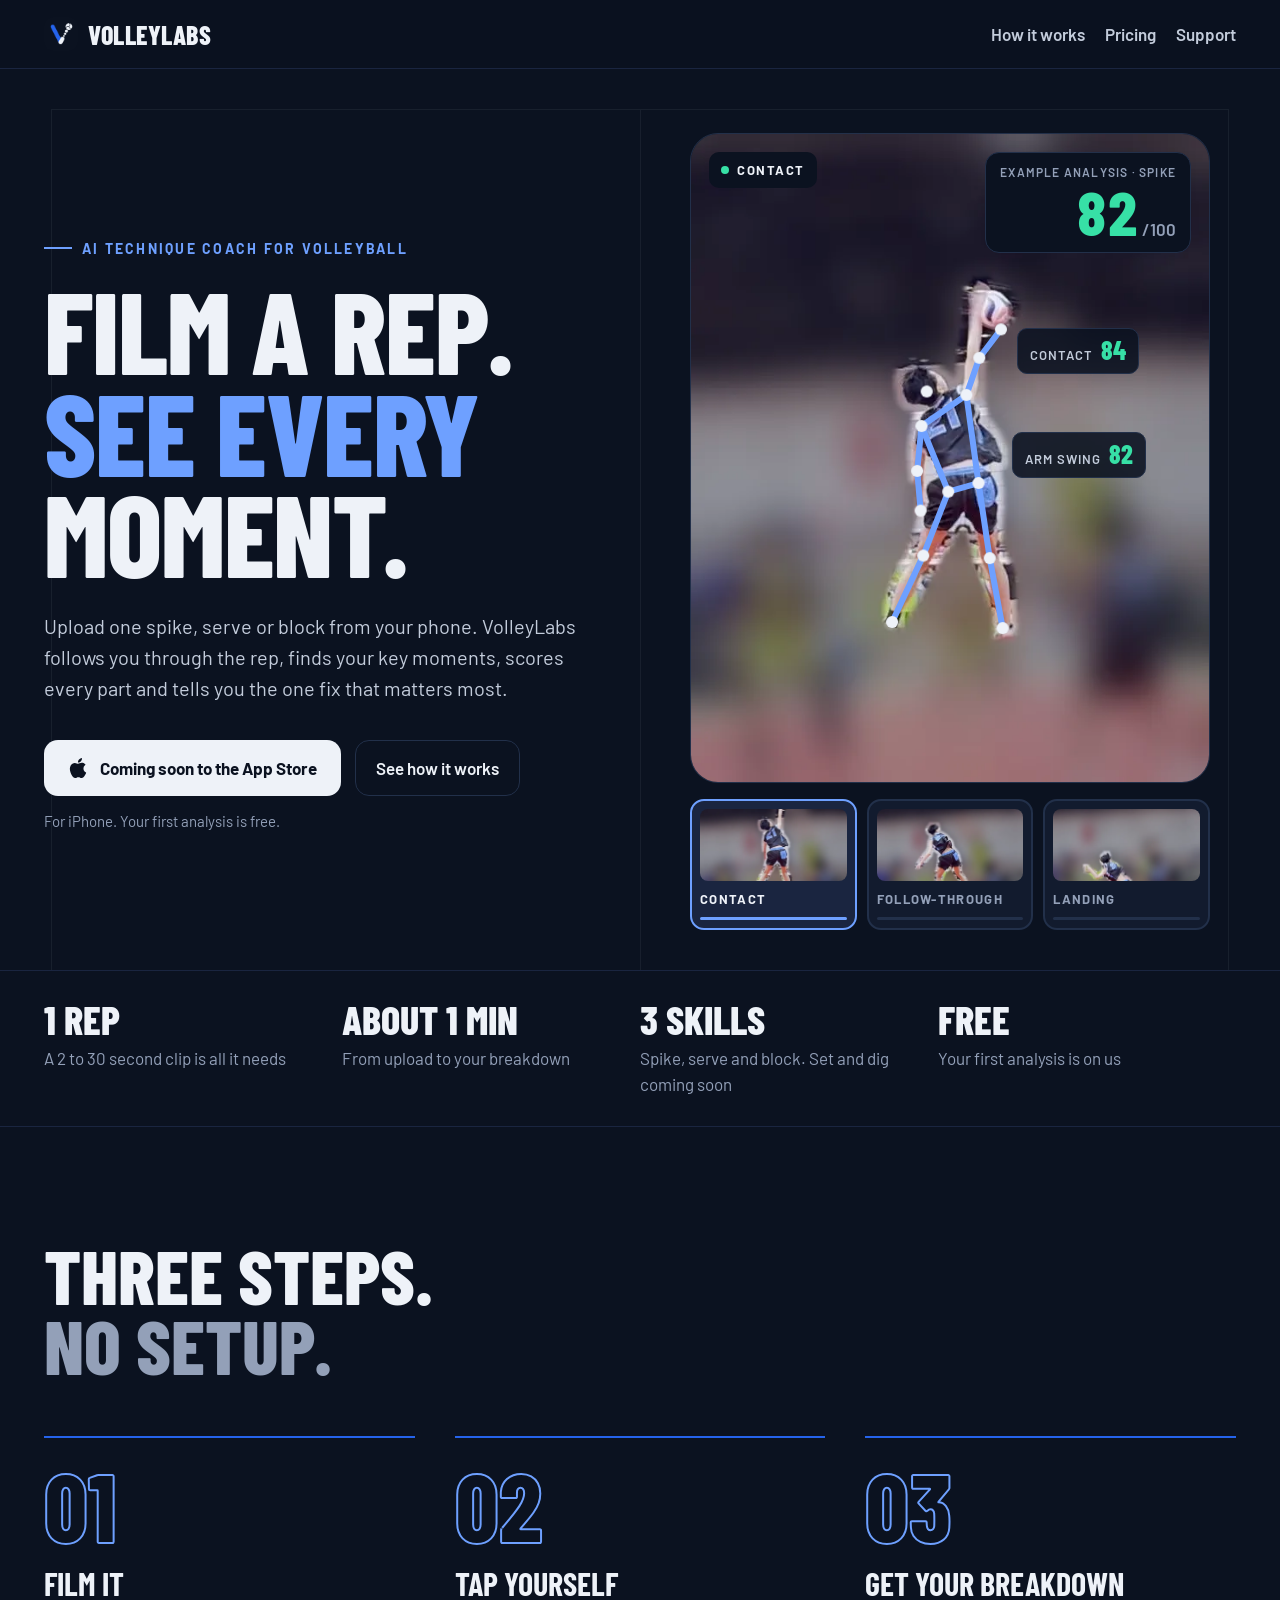
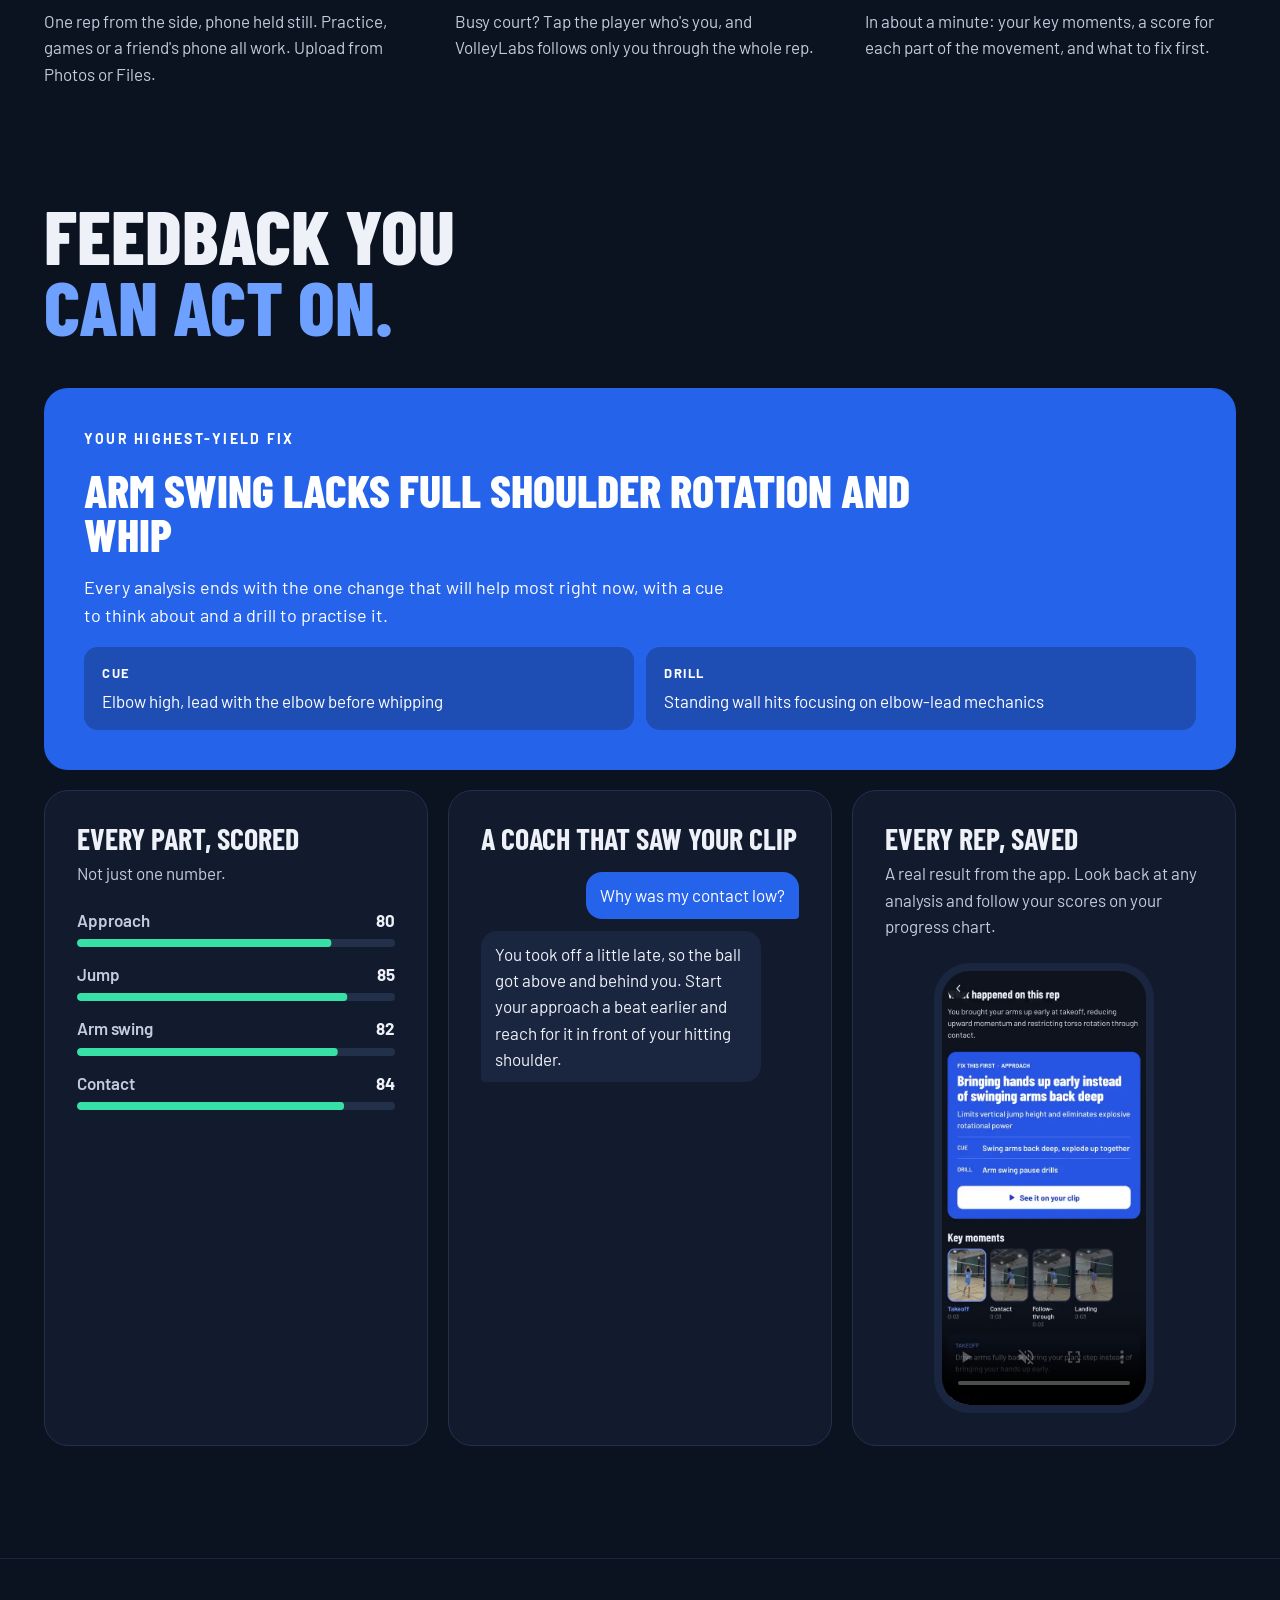
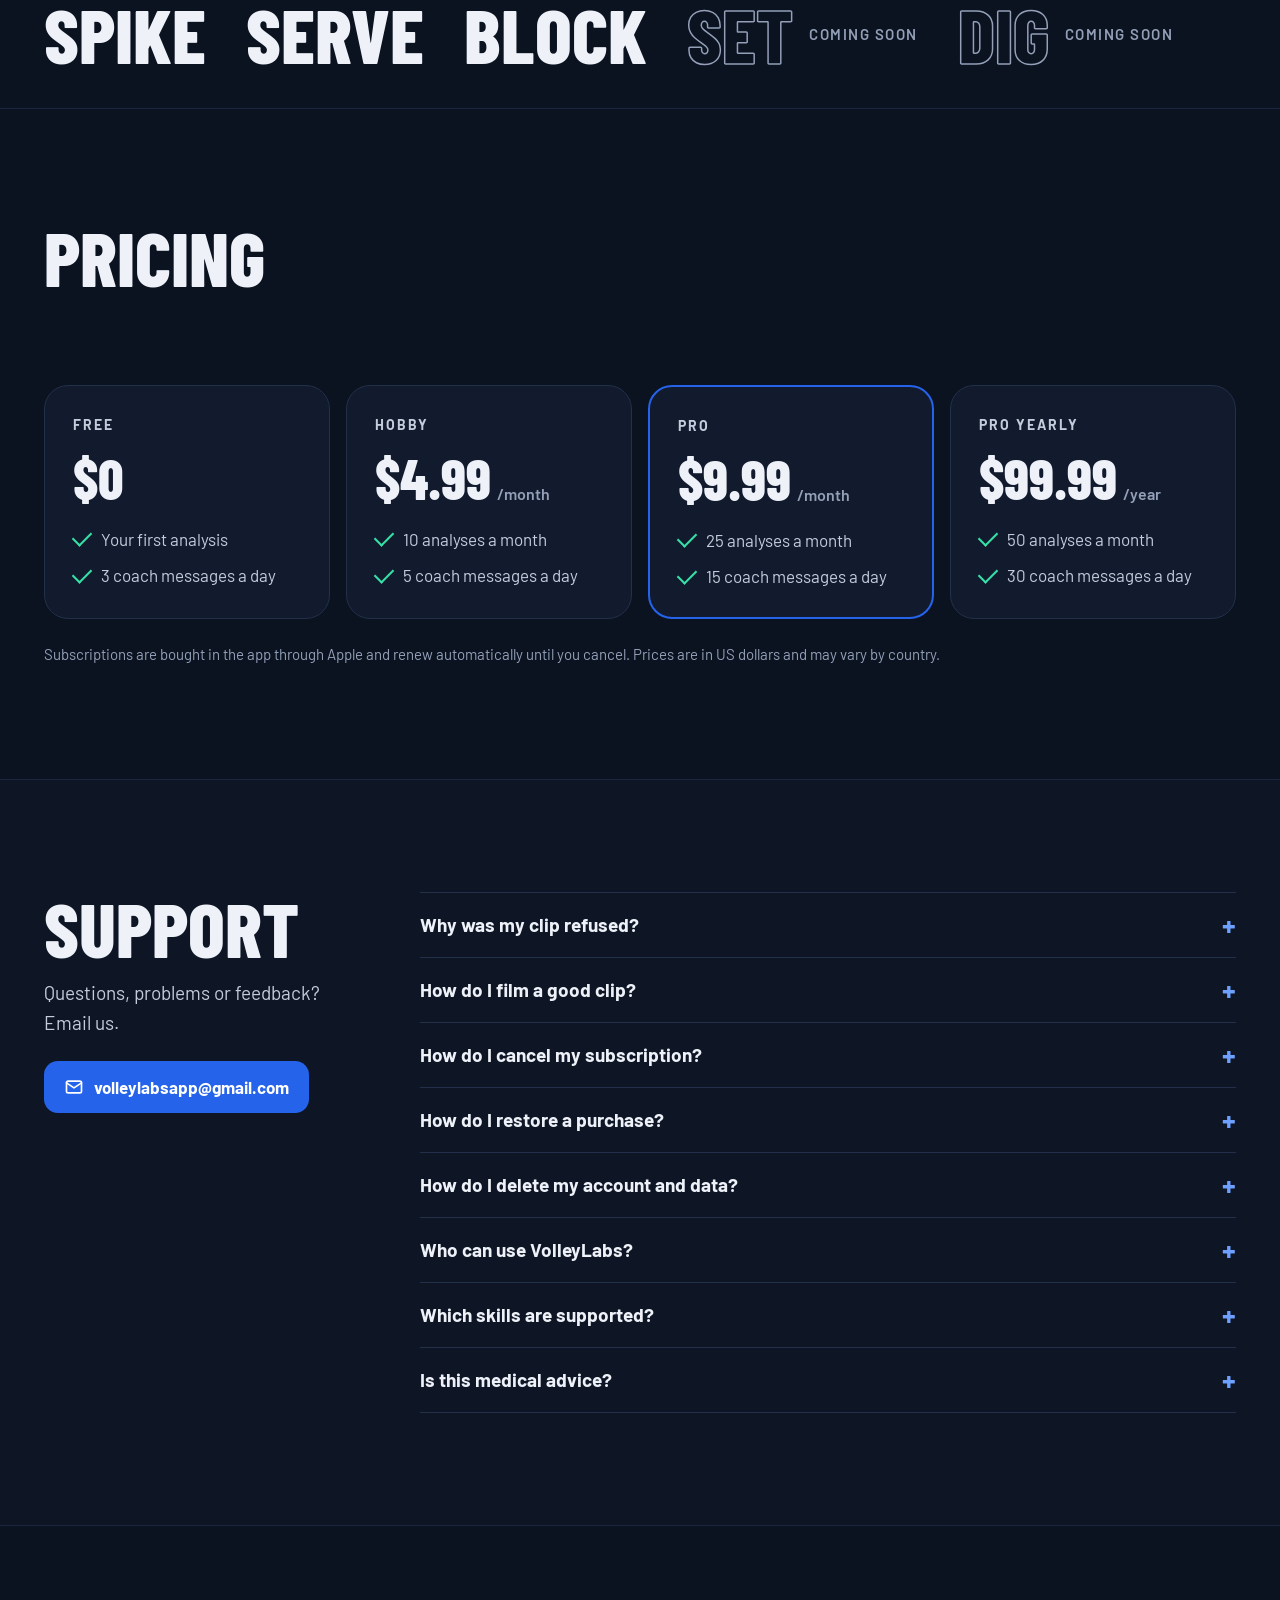
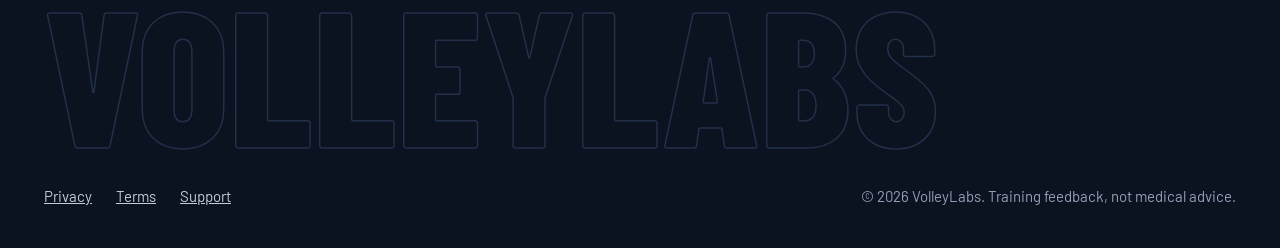
==== commit 585e3f9c: "Launch site: result video, eased wheel scrolling, staggered fade-ins The app's new result recording " ====
--- a/index.html
+++ b/index.html
@@ -151,9 +151,9 @@
       <article class="card phone-card lift reveal">
         <div>
           <h3>Every rep, saved</h3>
-          <p class="card-sub">Look back at any analysis and follow your scores on your progress chart.</p>
-        </div>
-        <div class="phone"><img src="assets/results-progress.webp" alt="VolleyLabs result screen with a score breakdown and a progress chart" width="540" height="1104" loading="lazy"></div>
+          <p class="card-sub">A real result from the app. Look back at any analysis and follow your scores on your progress chart.</p>
+        </div>
+        <div class="phone"><video class="phone-video" src="assets/results-screen.mp4" poster="assets/results-screen.webp" muted loop playsinline preload="none" width="540" height="1104" aria-label="Screen recording of a VolleyLabs result: the score, what happened, the fix to work on and the breakdown. Tap to pause."></video></div>
       </article>
     </div>
   </div>
@@ -177,7 +177,7 @@
       <div class="plan plan-main lift reveal"><p class="plan-name">Pro</p><p class="price">$9.99<span>/month</span></p><ul><li>25 analyses a month</li><li>15 coach messages a day</li></ul></div>
       <div class="plan lift reveal"><p class="plan-name">Pro Yearly</p><p class="price">$99.99<span>/year</span></p><ul><li>50 analyses a month</li><li>30 coach messages a day</li></ul></div>
     </div>
-    <p class="fine">Subscriptions are bought in the app through Apple and renew automatically until you cancel. Prices are in US dollars and may vary by country.</p>
+    <p class="fine reveal">Subscriptions are bought in the app through Apple and renew automatically until you cancel. Prices are in US dollars and may vary by country.</p>
   </div>
 </section>
 
--- a/assets/site.css
+++ b/assets/site.css
@@ -122,7 +122,8 @@
 .phone-card { display: flex; flex-direction: column; align-items: center; gap: 24px; }
 .phone-card > div:first-child { align-self: stretch; }
 .phone { width: 220px; max-width: 100%; aspect-ratio: 540 / 1104; border-radius: 36px; border: 8px solid var(--panel2); overflow: hidden; background: #000; }
-.phone img { width: 100%; height: 100%; object-fit: cover; }
+.phone img, .phone video { display: block; width: 100%; height: 100%; object-fit: cover; }
+.phone video { cursor: pointer; }
 
 .skills { border-top: 1px solid var(--rule); border-bottom: 1px solid var(--rule); padding: 36px 0; }
 .skills-in { display: flex; flex-wrap: wrap; align-items: center; gap: 12px 40px; font: 800 clamp(40px, 6vw, 80px)/1 var(--head); text-transform: uppercase; }
@@ -160,14 +161,15 @@
 .foot nav { display: flex; flex-wrap: wrap; gap: 24px; }
 .foot a { color: var(--chalk2); }
 
-/* Motion: only once site.js has run (it adds .js), never for reduced motion. */
+/* Motion: only once site.js has run (it adds .js). Reduced motion keeps the
+   fades, skeleton draw and cycling but drops movement (rises, lifts). */
 @keyframes vlRise { from { opacity: 0; transform: translateY(36px); } to { opacity: 1; transform: none; } }
 @keyframes vlFade { from { opacity: 0; } to { opacity: 1; } }
 @keyframes vlDraw { from { stroke-dashoffset: 1; } to { stroke-dashoffset: 0; } }
 @keyframes vlPop { from { opacity: 0; transform: translateY(8px) scale(.94); } to { opacity: 1; transform: none; } }
 @keyframes vlTick { from { transform: scaleX(0); } to { transform: scaleX(1); } }
 
-@media (prefers-reduced-motion: no-preference) {
+@media all {
   .js .load1 { animation: vlRise .8s var(--ease) both; }
   .js .load2 { animation: vlRise .8s var(--ease) .12s both; }
   .js .load3 { animation: vlRise .8s var(--ease) .24s both; }
@@ -187,7 +189,7 @@
   .js .frame.on .callout { animation: vlPop .45s var(--ease) .5s both; }
   .js .frame.on .callout.c2 { animation-delay: .62s; }
   .js .moments.timing .moment.on .tick { animation: vlTick 3.2s linear both; }
-  .js .reveal { opacity: 0; transform: translateY(36px); transition: opacity .8s var(--ease), transform .8s var(--ease); }
+  .js .reveal { opacity: 0; transform: translateY(40px); transition: opacity 1.1s var(--ease), transform 1.1s var(--ease); transition-delay: var(--stagger, 0s); }
   .js .reveal.in { opacity: 1; transform: none; }
   .js .reveal:not(.in) .bar i::after { transform: scaleX(0); }
   .lift { transition: transform .25s ease, border-color .25s ease, opacity .8s var(--ease); }
@@ -197,5 +199,8 @@
 }
 @media (prefers-reduced-motion: reduce) {
   html { scroll-behavior: auto; }
-  .bar i::after { transition: none; }
+  .js .load1, .js .load2, .js .load3, .js .load4, .js .load5 { animation-name: vlFade; }
+  .js .frame.on .tag, .js .frame.on .callout { animation-name: vlFade; }
+  .js .reveal { transform: none; }
+  .lift:hover, .js .lift.reveal.in:hover { transform: none; }
 }
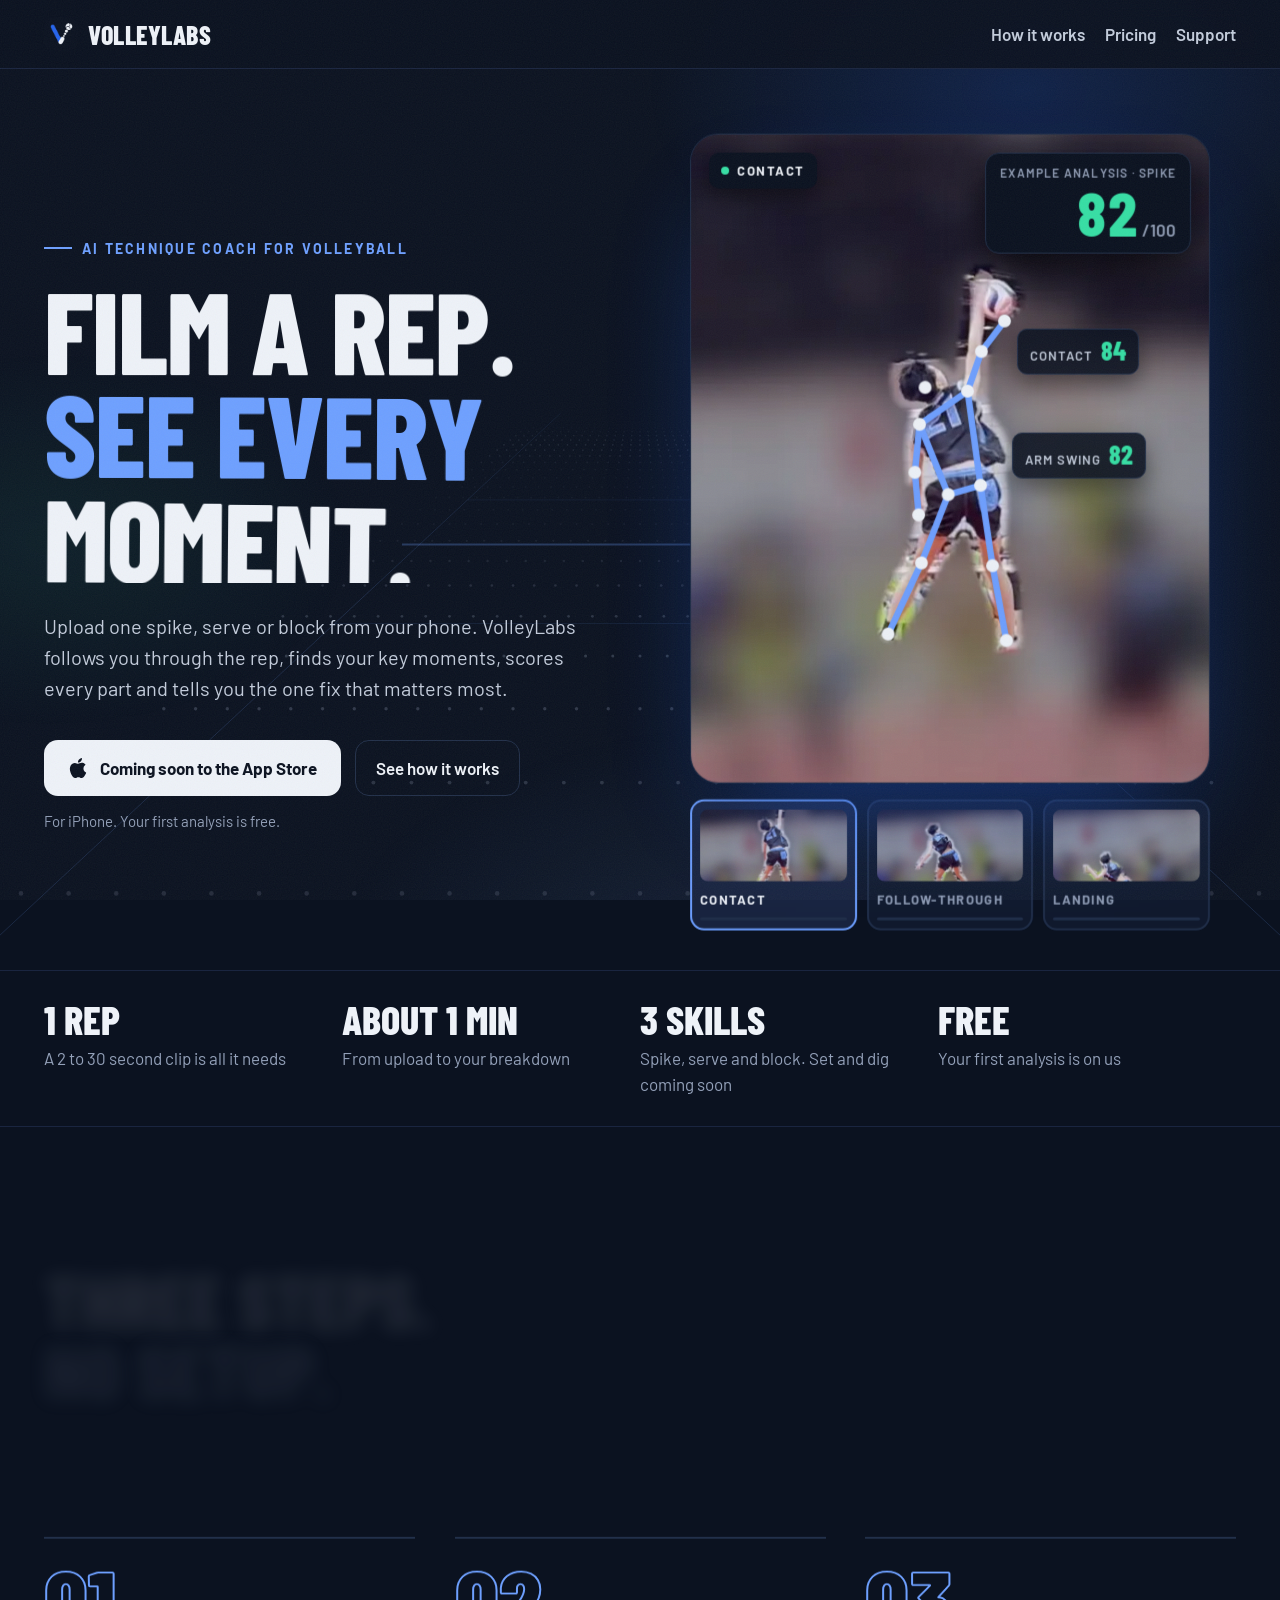
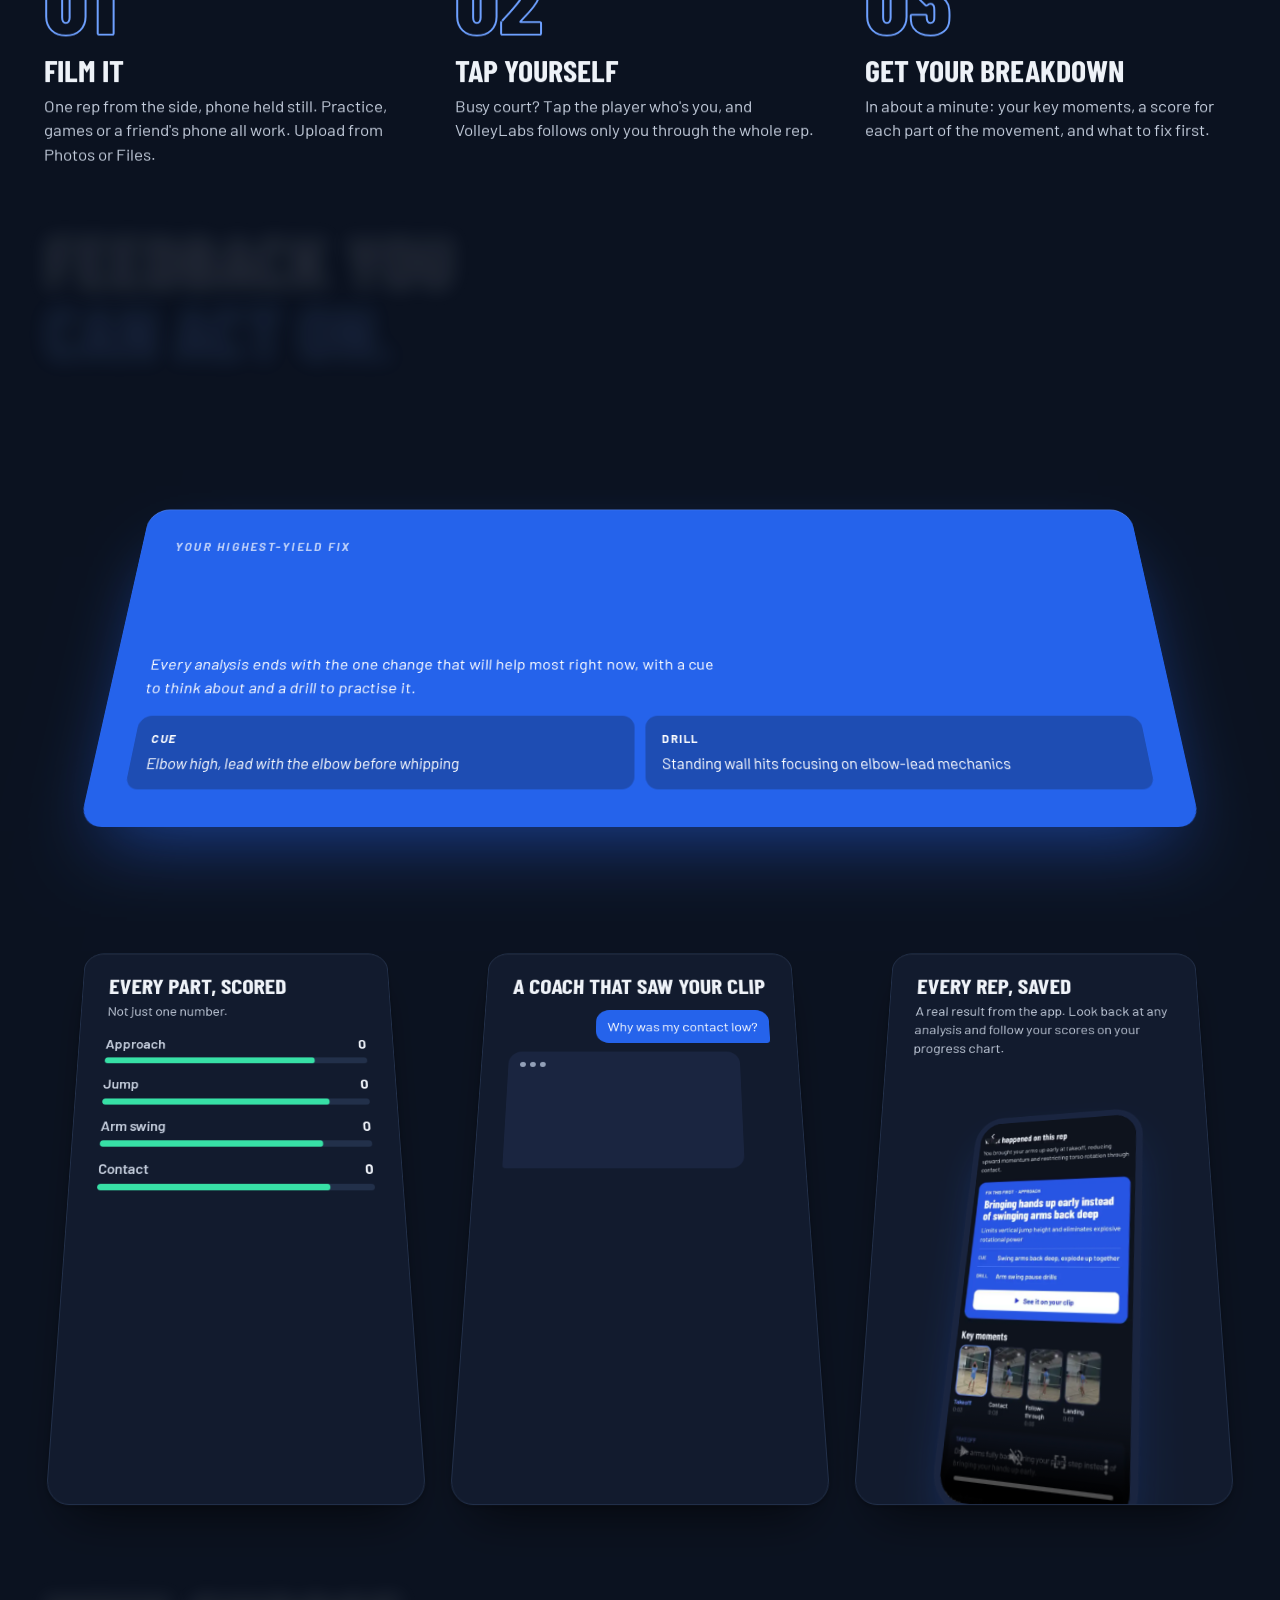
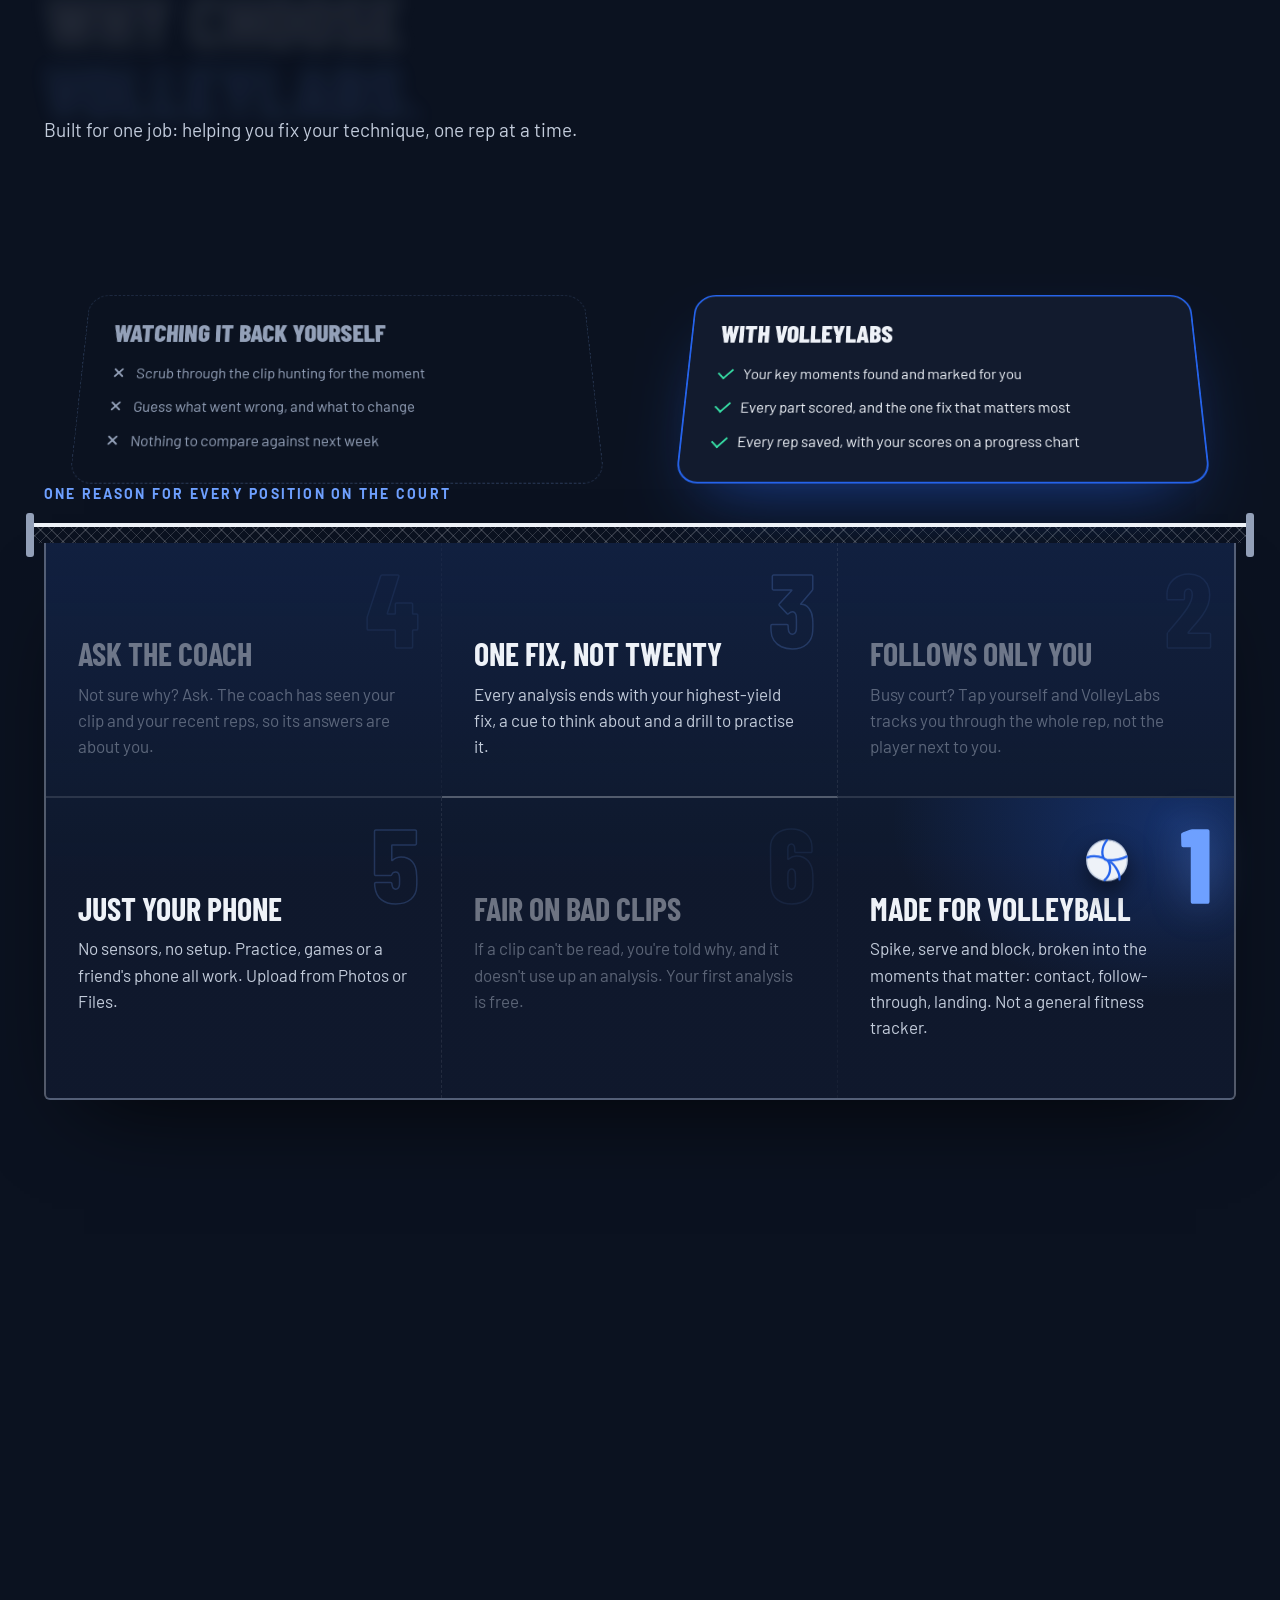
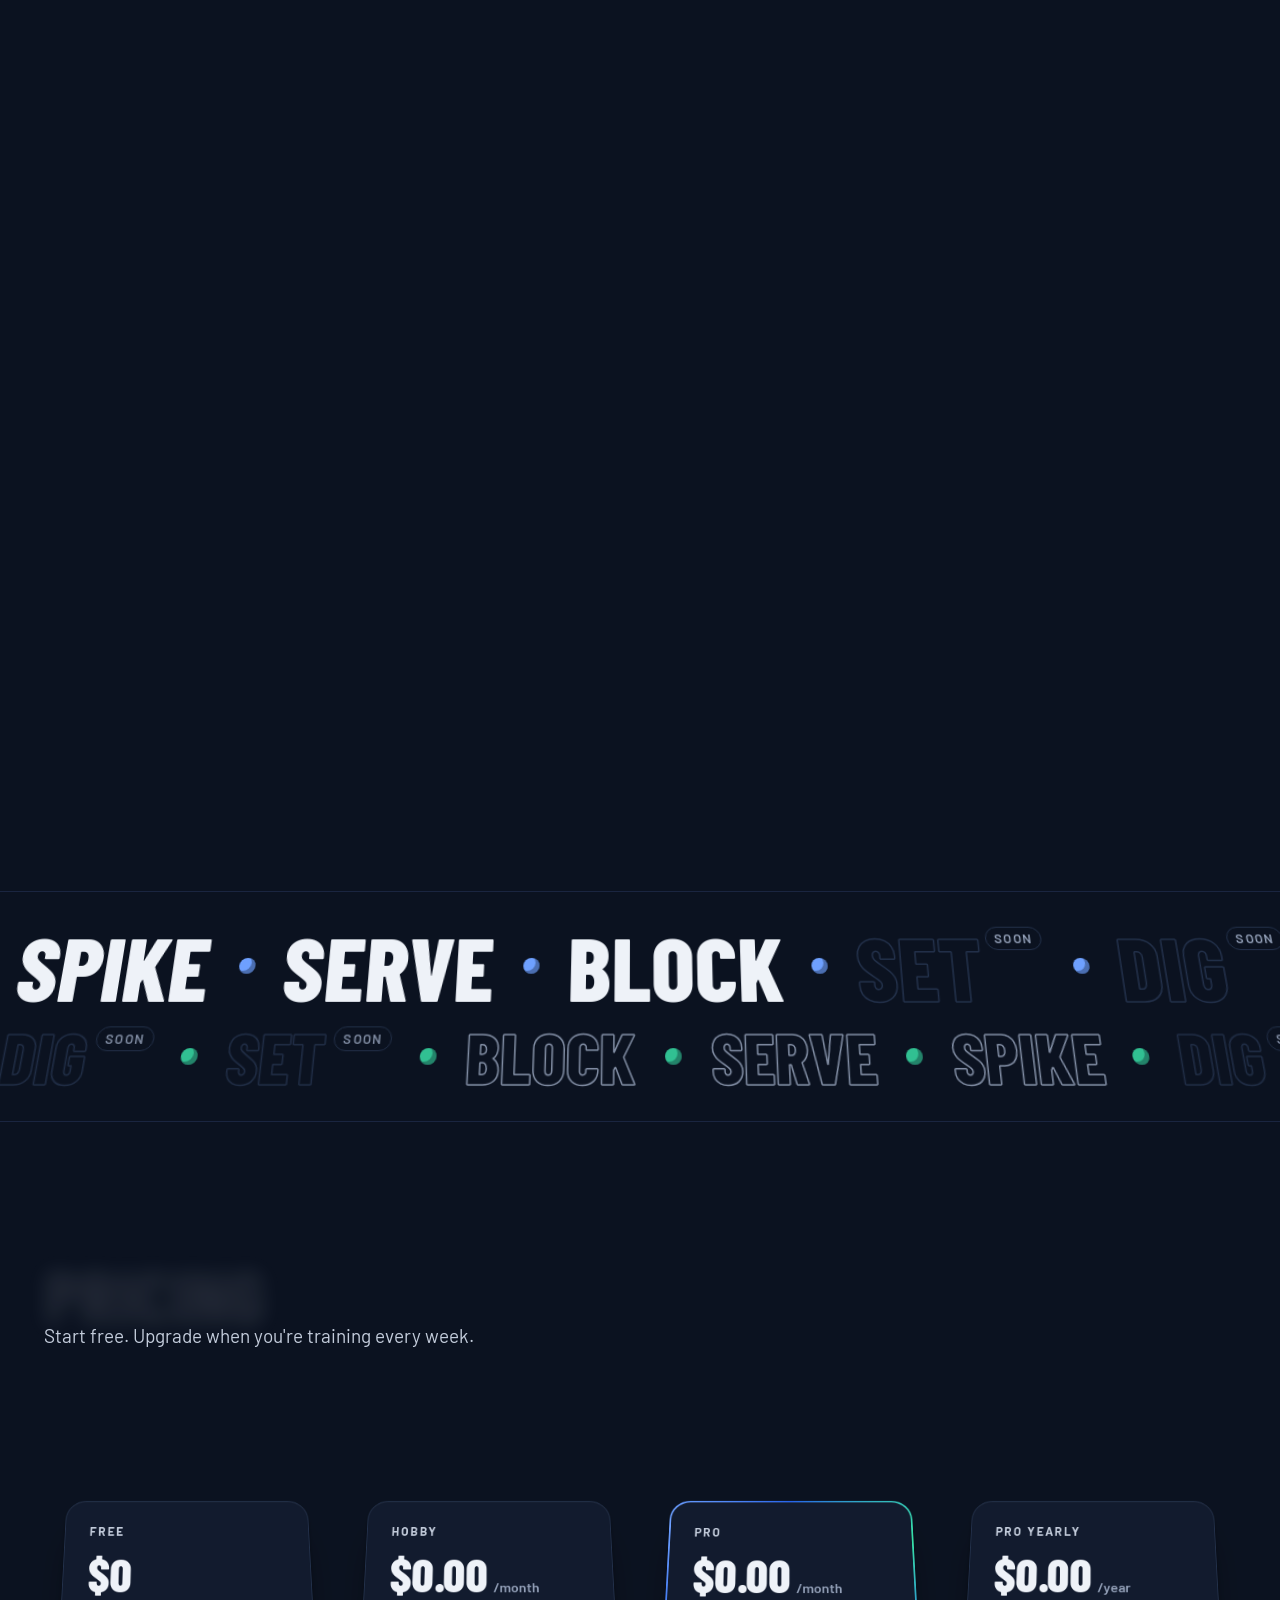
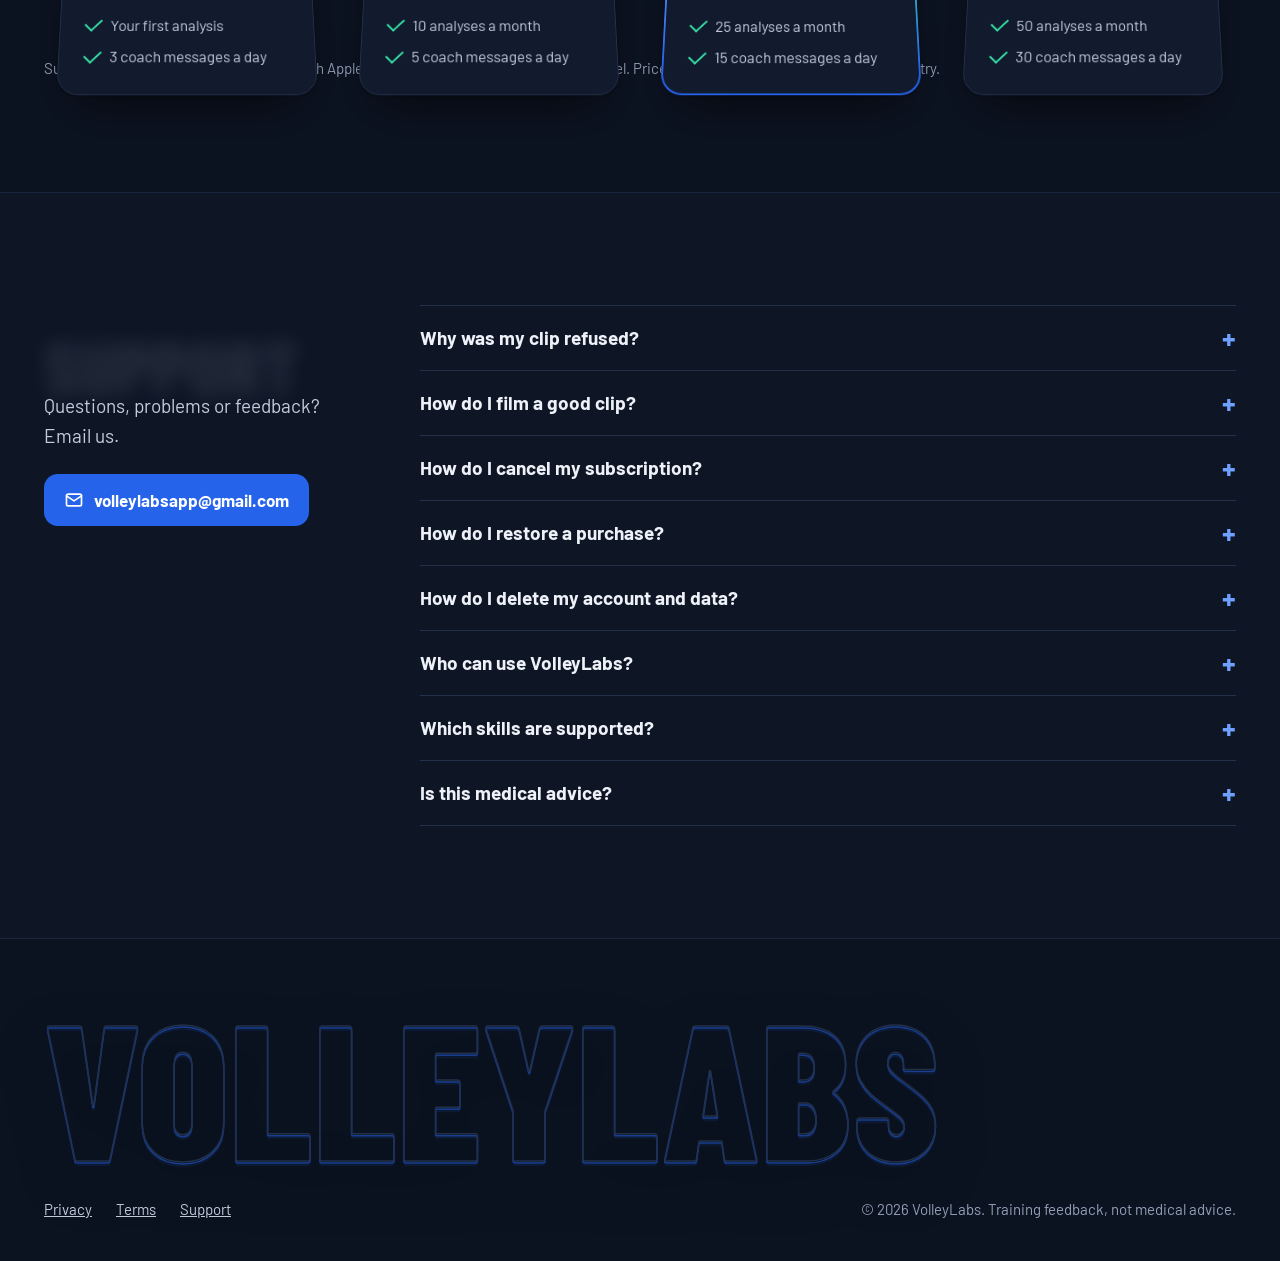
==== commit 6024e2ad: "Launch site: motion layer, depth and "Why choose VolleyLabs" section GSAP + Lenis (vendored) drive t" ====
--- a/index.html
+++ b/index.html
@@ -15,7 +15,15 @@
 <link rel="stylesheet" href="https://fonts.googleapis.com/css2?family=Barlow:wght@400;500;600;700&family=Barlow+Condensed:wght@600;700;800&display=swap" media="print" onload="this.media='all'">
 <noscript><link rel="stylesheet" href="https://fonts.googleapis.com/css2?family=Barlow:wght@400;500;600;700&family=Barlow+Condensed:wght@600;700;800&display=swap"></noscript>
 <link rel="stylesheet" href="assets/site.css">
+<!-- Motion: GSAP 3.15.0 + Lenis 1.3.26 (copied from npm), then the page's own
+     scripts. Each is optional; the page reads the same if any fail to load. -->
+<script src="assets/vendor/gsap.min.js" defer></script>
+<script src="assets/vendor/ScrollTrigger.min.js" defer></script>
+<script src="assets/vendor/SplitText.min.js" defer></script>
+<script src="assets/vendor/ScrambleTextPlugin.min.js" defer></script>
+<script src="assets/vendor/lenis.min.js" defer></script>
 <script src="assets/site.js" defer></script>
+<script src="assets/motion.js" defer></script>
 </head>
 <body>
 <a class="skip" href="#main">Skip to content</a>
@@ -155,6 +163,46 @@
         </div>
         <div class="phone"><video class="phone-video" src="assets/results-screen.mp4" poster="assets/results-screen.webp" muted loop playsinline preload="none" width="540" height="1104" aria-label="Screen recording of a VolleyLabs result: the score, what happened, the fix to work on and the breakdown. Tap to pause."></video></div>
       </article>
+    </div>
+  </div>
+</section>
+
+<section class="section section-tight why" id="why" aria-labelledby="why-title">
+  <div class="wrap">
+    <h2 id="why-title" class="reveal">Why choose<br><em>VolleyLabs.</em></h2>
+    <p class="section-lede reveal">Built for one job: helping you fix your technique, one rep at a time.</p>
+
+    <div class="versus">
+      <div class="vs vs-them reveal">
+        <p class="vs-name">Watching it back yourself</p>
+        <ul>
+          <li>Scrub through the clip hunting for the moment</li>
+          <li>Guess what went wrong, and what to change</li>
+          <li>Nothing to compare against next week</li>
+        </ul>
+      </div>
+      <div class="vs vs-us reveal">
+        <p class="vs-name">With VolleyLabs</p>
+        <ul>
+          <li>Your key moments found and marked for you</li>
+          <li>Every part scored, and the one fix that matters most</li>
+          <li>Every rep saved, with your scores on a progress chart</li>
+        </ul>
+      </div>
+    </div>
+
+    <div class="court-wrap">
+      <p class="court-kicker reveal">One reason for every position on the court</p>
+      <div class="net" aria-hidden="true"></div>
+      <ol class="rot-court" aria-label="Six reasons, laid out as the six positions on a volleyball court">
+        <li class="zone p1" tabindex="0"><span class="pos" aria-hidden="true">1</span><h3>Made for volleyball</h3><p>Spike, serve and block, broken into the moments that matter: contact, follow-through, landing. Not a general fitness tracker.</p></li>
+        <li class="zone p2" tabindex="0"><span class="pos" aria-hidden="true">2</span><h3>Follows only you</h3><p>Busy court? Tap yourself and VolleyLabs tracks you through the whole rep, not the player next to you.</p></li>
+        <li class="zone p3" tabindex="0"><span class="pos" aria-hidden="true">3</span><h3>One fix, not twenty</h3><p>Every analysis ends with your highest-yield fix, a cue to think about and a drill to practise it.</p></li>
+        <li class="zone p4" tabindex="0"><span class="pos" aria-hidden="true">4</span><h3>Ask the coach</h3><p>Not sure why? Ask. The coach has seen your clip and your recent reps, so its answers are about you.</p></li>
+        <li class="zone p5" tabindex="0"><span class="pos" aria-hidden="true">5</span><h3>Just your phone</h3><p>No sensors, no setup. Practice, games or a friend's phone all work. Upload from Photos or Files.</p></li>
+        <li class="zone p6" tabindex="0"><span class="pos" aria-hidden="true">6</span><h3>Fair on bad clips</h3><p>If a clip can't be read, you're told why, and it doesn't use up an analysis. Your first analysis is free.</p></li>
+      </ol>
+      <span class="ball" aria-hidden="true"><svg viewBox="0 0 48 48"><circle cx="24" cy="24" r="21"/><path d="M24 3c-6 7-7 19 0 21s14 13 13 20M3.5 21c8-3 17 0 20.5 3S30 37 21.5 44.8M44.5 20c-7 4-14 4-20.5 4"/></svg></span>
     </div>
   </div>
 </section>
--- a/assets/site.css
+++ b/assets/site.css
@@ -19,6 +19,7 @@
 p { margin: 0; }
 [id] { scroll-margin-top: 84px; }
 :focus-visible { outline: 2px solid var(--accent); outline-offset: 3px; }
+section:focus { outline: none; }
 .sr { position: absolute; width: 1px; height: 1px; overflow: hidden; clip: rect(0 0 0 0); white-space: nowrap; }
 .skip { position: absolute; left: -999px; }
 .skip:focus { left: 16px; top: 16px; z-index: 20; background: var(--panel); padding: 8px 12px; }
@@ -124,6 +125,62 @@
 .phone { width: 220px; max-width: 100%; aspect-ratio: 540 / 1104; border-radius: 36px; border: 8px solid var(--panel2); overflow: hidden; background: #000; }
 .phone img, .phone video { display: block; width: 100%; height: 100%; object-fit: cover; }
 .phone video { cursor: pointer; }
+
+/* Why choose VolleyLabs */
+.why { padding-bottom: 112px; }
+.versus { margin-top: 48px; display: grid; gap: 20px; grid-template-columns: repeat(auto-fit, minmax(min(100%, 320px), 1fr)); }
+.vs { min-width: 0; padding: 32px; border-radius: 24px; }
+.vs-them { border: 1px dashed var(--line); }
+.vs-us { position: relative; background: var(--panel); border: 2px solid var(--fill); box-shadow: inset 0 1px 0 rgba(255, 255, 255, .06), 0 34px 80px -34px rgba(37, 99, 235, .6); }
+.vs-name { font: 800 30px/1.05 var(--head); text-transform: uppercase; }
+.vs-them .vs-name { color: var(--chalk3); }
+.vs ul { margin: 20px 0 0; padding: 0; list-style: none; display: flex; flex-direction: column; gap: 14px; }
+.vs li { position: relative; padding-left: 30px; color: var(--chalk2); }
+.vs-them li { color: var(--chalk3); }
+.vs-them li::before, .vs-them li::after { content: ""; position: absolute; left: 3px; top: .72em; width: 14px; height: 2px; border-radius: 1px; background: var(--chalk3); transform: rotate(45deg); }
+.vs-them li::after { transform: rotate(-45deg); }
+.vs-us li { color: var(--chalk); }
+.vs-us li::before { content: ""; position: absolute; left: 2px; top: .38em; width: 14px; height: 8px; border-left: 2.5px solid var(--good); border-bottom: 2.5px solid var(--good); transform: rotate(-45deg); }
+/* Six reasons on a volleyball court: front row (4 3 2) at the net, back row
+   (5 6 1) behind the attack line, numbered like the rotation. */
+.court-wrap { position: relative; margin-top: 64px; }
+.court-kicker { margin-bottom: 18px; color: var(--accent); font-weight: 700; font-size: 14px; letter-spacing: .16em; text-transform: uppercase; }
+.net { position: relative; z-index: 1; height: 20px; margin: 0 -14px; border-top: 4px solid var(--chalk); border-radius: 2px;
+  background: repeating-linear-gradient(45deg, rgba(238, 242, 248, .16) 0 1px, transparent 1px 8px), repeating-linear-gradient(-45deg, rgba(238, 242, 248, .16) 0 1px, transparent 1px 8px);
+  box-shadow: 0 14px 30px -12px rgba(0, 0, 0, .7); }
+.net::before, .net::after { content: ""; position: absolute; top: -14px; width: 8px; height: 44px; border-radius: 3px; background: var(--chalk3); }
+.net::before { left: -4px; } .net::after { right: -4px; }
+.rot-court { position: relative; margin: 0; padding: 0; list-style: none; display: grid; grid-template-columns: repeat(3, minmax(0, 1fr)); grid-template-areas: "p4 p3 p2" "p5 p6 p1";
+  border: 2px solid rgba(238, 242, 248, .3); border-top: 0; border-radius: 0 0 6px 6px;
+  background: linear-gradient(180deg, rgba(37, 99, 235, .13), rgba(37, 99, 235, .03) 60%), var(--ink2); box-shadow: 0 40px 90px -40px rgba(0, 0, 0, .8); }
+.p1 { grid-area: p1; } .p2 { grid-area: p2; } .p3 { grid-area: p3; } .p4 { grid-area: p4; } .p5 { grid-area: p5; } .p6 { grid-area: p6; }
+.p2, .p3, .p4 { min-height: 250px; border-bottom: 2px solid rgba(238, 242, 248, .3); }
+.p5, .p6, .p1 { min-height: 300px; }
+.p4, .p3, .p5, .p6 { border-right: 1px dashed rgba(238, 242, 248, .09); }
+/* --lit (0 to 1) drives every part of a position's highlight, so it can
+   fade smoothly: by transition when hovered, frame by frame when scrubbed. */
+@property --lit { syntax: '<number>'; inherits: true; initial-value: 0; }
+.zone { --lit: 0; position: relative; min-width: 0; padding: 40px 32px 36px; outline-offset: -4px; transition: --lit .5s ease; }
+.zone.on { --lit: 1; }
+.zone .pos { position: absolute; right: 22px; top: 12px; font: 800 104px/1 var(--head); color: rgba(110, 160, 255, var(--lit)); -webkit-text-stroke: 1.5px rgba(110, 160, 255, calc(.22 + .78 * var(--lit))); text-shadow: 0 0 40px rgba(110, 160, 255, calc(.45 * var(--lit))); }
+.zone h3 { position: relative; max-width: 11em; margin-top: 54px; font-size: 32px; }
+.zone p { position: relative; max-width: 26em; margin-top: 10px; color: var(--chalk2); }
+.js .zone::before { content: ""; position: absolute; inset: 0; pointer-events: none; opacity: var(--lit);
+  background: radial-gradient(110% 90% at 85% 8%, rgba(37, 99, 235, .3), transparent 65%); }
+.rot-court.has-on .zone { opacity: calc(.42 + .58 * var(--lit)); }
+.ball { position: absolute; left: 0; top: 0; z-index: 3; width: 46px; height: 46px; display: none; pointer-events: none; will-change: transform; filter: drop-shadow(0 10px 12px rgba(0, 0, 0, .55)); }
+.ball svg { width: 100%; height: 100%; }
+.ball circle { fill: var(--chalk); stroke: #C9D4E6; stroke-width: 1.5; }
+.ball path { fill: none; stroke: var(--fill); stroke-width: 2.4; stroke-linecap: round; }
+.vl-motion .court-wrap.has-ball .ball { display: block; }
+@media (max-width: 899px) {
+  .rot-court { grid-template-columns: minmax(0, 1fr); grid-template-areas: "p1" "p2" "p3" "p4" "p5" "p6"; }
+  .zone, .p2, .p3, .p4, .p5, .p6, .p1 { min-height: 0; border-right: 0; border-bottom: 1px dashed rgba(238, 242, 248, .12); }
+  .p6 { border-bottom: 0; }
+  .zone { padding: 28px 22px; }
+  .zone .pos { font-size: 72px; right: 16px; top: 8px; }
+  .zone h3 { margin-top: 30px; font-size: 28px; padding-right: 56px; }
+}
 
 .skills { border-top: 1px solid var(--rule); border-bottom: 1px solid var(--rule); padding: 36px 0; }
 .skills-in { display: flex; flex-wrap: wrap; align-items: center; gap: 12px 40px; font: 800 clamp(40px, 6vw, 80px)/1 var(--head); text-transform: uppercase; }
@@ -197,6 +254,106 @@
   .js .lift.reveal.in:hover { transform: translateY(-4px); }
   .faq details[open] p { animation: vlFade .3s ease both; }
 }
+/* Motion layer: motion.js adds .vl-motion only when GSAP loaded and motion is
+   allowed, so none of this applies otherwise. */
+html.lenis, html.lenis body { height: auto; }
+html.lenis { scroll-behavior: auto !important; } /* Lenis smooths; native smoothing on top fights it */
+.lenis.lenis-stopped { overflow: clip; }
+.lenis.lenis-smooth iframe { pointer-events: none; }
+
+.vl-motion .nav { transition: transform .45s var(--ease); }
+.vl-motion .nav.nav-hidden { transform: translateY(-100%); }
+.vl-motion .nav.nav-hidden:focus-within { transform: none; }
+.nav-progress { position: absolute; left: 0; right: 0; bottom: -1px; height: 2px; background: linear-gradient(90deg, var(--fill), var(--accent) 60%, var(--good)); transform: scaleX(0); transform-origin: left; pointer-events: none; }
+
+.eyebrow .eb-text { width: auto; height: auto; background: none; }
+.vl-dots { position: absolute; inset: 0; width: 100%; height: 100%; pointer-events: none;
+  -webkit-mask-image: linear-gradient(to bottom, transparent 22%, #000 58%); mask-image: linear-gradient(to bottom, transparent 22%, #000 58%); }
+/* The 3D court floor replaces the flat court outline. */
+.vl-motion .court { display: none; }
+
+/* The hero card's layers separate as it tilts: photo and skeleton sink (and
+   are scaled up so their edges never show), labels float forward. */
+.vl-layers.shot { box-shadow: calc(var(--px, 0) * -26px) calc(50px + var(--py, 0) * -26px) 110px -40px rgba(37, 99, 235, .55), 0 20px 40px -20px rgba(0, 0, 0, .6); }
+.vl-layers .frame picture, .vl-layers .skel { scale: 1.07; translate: calc(var(--px, 0) * -8px) calc(var(--py, 0) * -8px); }
+.vl-layers .tag, .vl-layers .callout { translate: calc(var(--px, 0) * 10px) calc(var(--py, 0) * 10px); box-shadow: 0 10px 24px rgba(0, 0, 0, .45); }
+.vl-layers .score-card { translate: calc(var(--px, 0) * 16px) calc(var(--py, 0) * 16px); box-shadow: 0 16px 34px rgba(0, 0, 0, .55); }
+
+.vl-motion .shot { will-change: transform; }
+.js .vl-glare { position: absolute; inset: 0; z-index: 3; pointer-events: none; opacity: 0; transition: opacity .4s ease;
+  background: radial-gradient(circle at var(--gx, 50%) var(--gy, 50%), rgba(255, 255, 255, .22), transparent 55%); mix-blend-mode: overlay; }
+.js .shot.tilting .vl-glare { opacity: 1; }
+
+.vl-motion .steps li { border-top-color: transparent; background: linear-gradient(var(--fill), var(--fill)) 0 0 / calc(var(--sl, 0) * 100%) 2px no-repeat, linear-gradient(var(--line), var(--line)) 0 0 / 100% 2px no-repeat; background-origin: border-box; }
+.vl-motion .num { background: linear-gradient(to top, var(--accent) calc(var(--sn, 0) * 100%), transparent 0); -webkit-background-clip: text; background-clip: text; }
+
+.vl-motion .fix .kicker { color: transparent; background: linear-gradient(110deg, rgba(255, 255, 255, .7) 35%, #fff 50%, rgba(255, 255, 255, .7) 65%) 0 0 / 250% 100%; -webkit-background-clip: text; background-clip: text; animation: vlShine 3.2s linear infinite; }
+@keyframes vlShine { from { background-position: 100% 0; } to { background-position: -150% 0; } }
+
+/* Spotlight under the cursor; sits behind the card's content. */
+.spot { position: relative; isolation: isolate; overflow: hidden; }
+.js .spot::before { content: ""; position: absolute; inset: 0; z-index: -1; pointer-events: none; opacity: 0; transition: opacity .35s ease;
+  background: radial-gradient(380px circle at var(--mx, 50%) var(--my, 50%), rgba(110, 160, 255, .16), transparent 65%); }
+.js .fix.spot::before { background: radial-gradient(460px circle at var(--mx, 50%) var(--my, 50%), rgba(255, 255, 255, .2), transparent 65%); }
+.js .spot:hover::before { opacity: 1; }
+
+/* Coach reply: typing dots, then the text types in over its own reserved space. */
+.vl-motion .msg-coach { position: relative; }
+.msg-coach .rest { visibility: hidden; }
+.msg-coach .caret { display: inline-block; width: 2px; height: 1.05em; margin: 0 1px -2px; background: var(--accent); animation: vlBlink .9s steps(1) infinite; }
+.msg-coach.is-waiting .caret, .msg-coach.is-done .caret { display: none; }
+.msg-coach .typing { position: absolute; left: 14px; top: 14px; display: none; gap: 5px; }
+.msg-coach.is-waiting .typing { display: flex; }
+.msg-coach .typing i { width: 7px; height: 7px; border-radius: 50%; background: var(--chalk3); animation: vlBounce 1s ease-in-out infinite; }
+.msg-coach .typing i:nth-child(2) { animation-delay: .15s; } .msg-coach .typing i:nth-child(3) { animation-delay: .3s; }
+@keyframes vlBlink { 50% { opacity: 0; } }
+@keyframes vlBounce { 0%, 60%, 100% { transform: none; opacity: .5; } 30% { transform: translateY(-5px); opacity: 1; } }
+
+.vl-motion .phone { will-change: transform; box-shadow: 0 30px 60px -20px rgba(37, 99, 235, .35); }
+
+/* Skills marquee. */
+.vl-motion .skills { padding: 28px 0; overflow: hidden; }
+.vl-marquee { display: flex; flex-direction: column; gap: 6px; transform: perspective(900px) rotateX(16deg); transform-origin: 50% 0; }
+.vl-row-alt { opacity: .85; }
+.vl-row-alt .vl-item { font-size: clamp(34px, 5.4vw, 74px); }
+.vl-row { overflow: hidden; }
+.vl-track { display: flex; width: max-content; will-change: transform; }
+.vl-unit { display: flex; align-items: center; flex: none; }
+.vl-item { display: inline-flex; align-items: flex-start; gap: 6px; padding: 0 28px; font: 800 clamp(44px, 7vw, 96px)/1.05 var(--head); text-transform: uppercase; white-space: nowrap; }
+.vl-row-alt .vl-item { color: transparent; -webkit-text-stroke: 1.5px var(--chalk3); }
+.vl-item.soon { color: transparent; -webkit-text-stroke: 1.5px var(--line); }
+.vl-item small { margin-top: .5em; padding: 3px 8px; border-radius: 999px; border: 1px solid var(--line); font: 600 13px var(--body); letter-spacing: .1em; color: var(--chalk3); -webkit-text-stroke: 0; }
+.vl-ball { flex: none; width: 16px; height: 16px; border-radius: 50%; background: var(--accent); box-shadow: inset -4px -3px 0 rgba(11, 18, 32, .35); }
+.vl-row-alt .vl-ball { background: var(--good); }
+
+/* Pro plan: a light runs round its border; every plan catches a glare on hover. */
+@property --ang { syntax: '<angle>'; initial-value: 0deg; inherits: false; }
+.vl-motion .plan { position: relative; }
+.vl-motion .plan-main { border-color: transparent; background: linear-gradient(var(--panel), var(--panel)) padding-box, conic-gradient(from var(--ang), var(--fill), var(--good) 18%, var(--fill) 34%, var(--fill) 66%, var(--accent) 84%, var(--fill)) border-box; animation: vlSpin 5s linear infinite; }
+@keyframes vlSpin { to { --ang: 360deg; } }
+.vl-motion .plan::after { content: ""; position: absolute; inset: 0; pointer-events: none; border-radius: inherit;
+  background: linear-gradient(115deg, transparent 35%, rgba(255, 255, 255, .09) 50%, transparent 65%) 200% 0 / 250% 100% no-repeat; }
+.vl-motion .plan:hover::after { background-position: -100% 0; transition: background-position .9s var(--ease); }
+
+.vl-motion .faq details p { overflow: hidden; animation: none; }
+.vl-motion .faq details.closing .plus { transform: none; }
+
+.vl-motion .wordmark { background: linear-gradient(90deg, var(--fill), var(--accent)) 0 0 / calc(var(--wp, 0) * 100%) 100% no-repeat; -webkit-background-clip: text; background-clip: text; }
+
+.vl-sparks { position: fixed; inset: 0; width: 100%; height: 100%; z-index: 50; pointer-events: none; }
+
+/* Depth for every visitor, with or without scripts or motion: ambient light
+   behind the page, a fine film grain over it, cards that sit above the page
+   rather than on it, and an extruded footer wordmark. */
+body::before { content: ""; position: fixed; inset: 0; z-index: -1; pointer-events: none;
+  background: radial-gradient(42% 38% at 80% 10%, rgba(37, 99, 235, .2), transparent 70%), radial-gradient(34% 30% at 4% 60%, rgba(55, 224, 166, .07), transparent 70%), radial-gradient(50% 40% at 60% 108%, rgba(110, 160, 255, .1), transparent 70%); }
+body::after { content: ""; position: fixed; inset: 0; z-index: 70; pointer-events: none; opacity: .055;
+  background-image: url("data:image/svg+xml,%3Csvg xmlns='http://www.w3.org/2000/svg' width='160' height='160'%3E%3Cfilter id='n'%3E%3CfeTurbulence type='fractalNoise' baseFrequency='.85' numOctaves='2' stitchTiles='stitch'/%3E%3C/filter%3E%3Crect width='100%25' height='100%25' filter='url(%23n)'/%3E%3C/svg%3E"); }
+.card, .plan { box-shadow: inset 0 1px 0 rgba(255, 255, 255, .05), 0 2px 4px rgba(0, 0, 0, .25), 0 26px 50px -24px rgba(0, 0, 0, .75); }
+.fix { box-shadow: inset 0 1px 0 rgba(255, 255, 255, .18), 0 34px 80px -30px rgba(37, 99, 235, .65); }
+.shot { box-shadow: 0 50px 110px -40px rgba(37, 99, 235, .5), 0 20px 40px -20px rgba(0, 0, 0, .6); }
+.wordmark { filter: drop-shadow(0 2px 0 rgba(37, 99, 235, .35)) drop-shadow(0 2px 0 rgba(37, 99, 235, .22)) drop-shadow(0 2px 0 rgba(37, 99, 235, .12)) drop-shadow(0 18px 24px rgba(0, 0, 0, .55)); }
+
 @media (prefers-reduced-motion: reduce) {
   html { scroll-behavior: auto; }
   .js .load1, .js .load2, .js .load3, .js .load4, .js .load5 { animation-name: vlFade; }
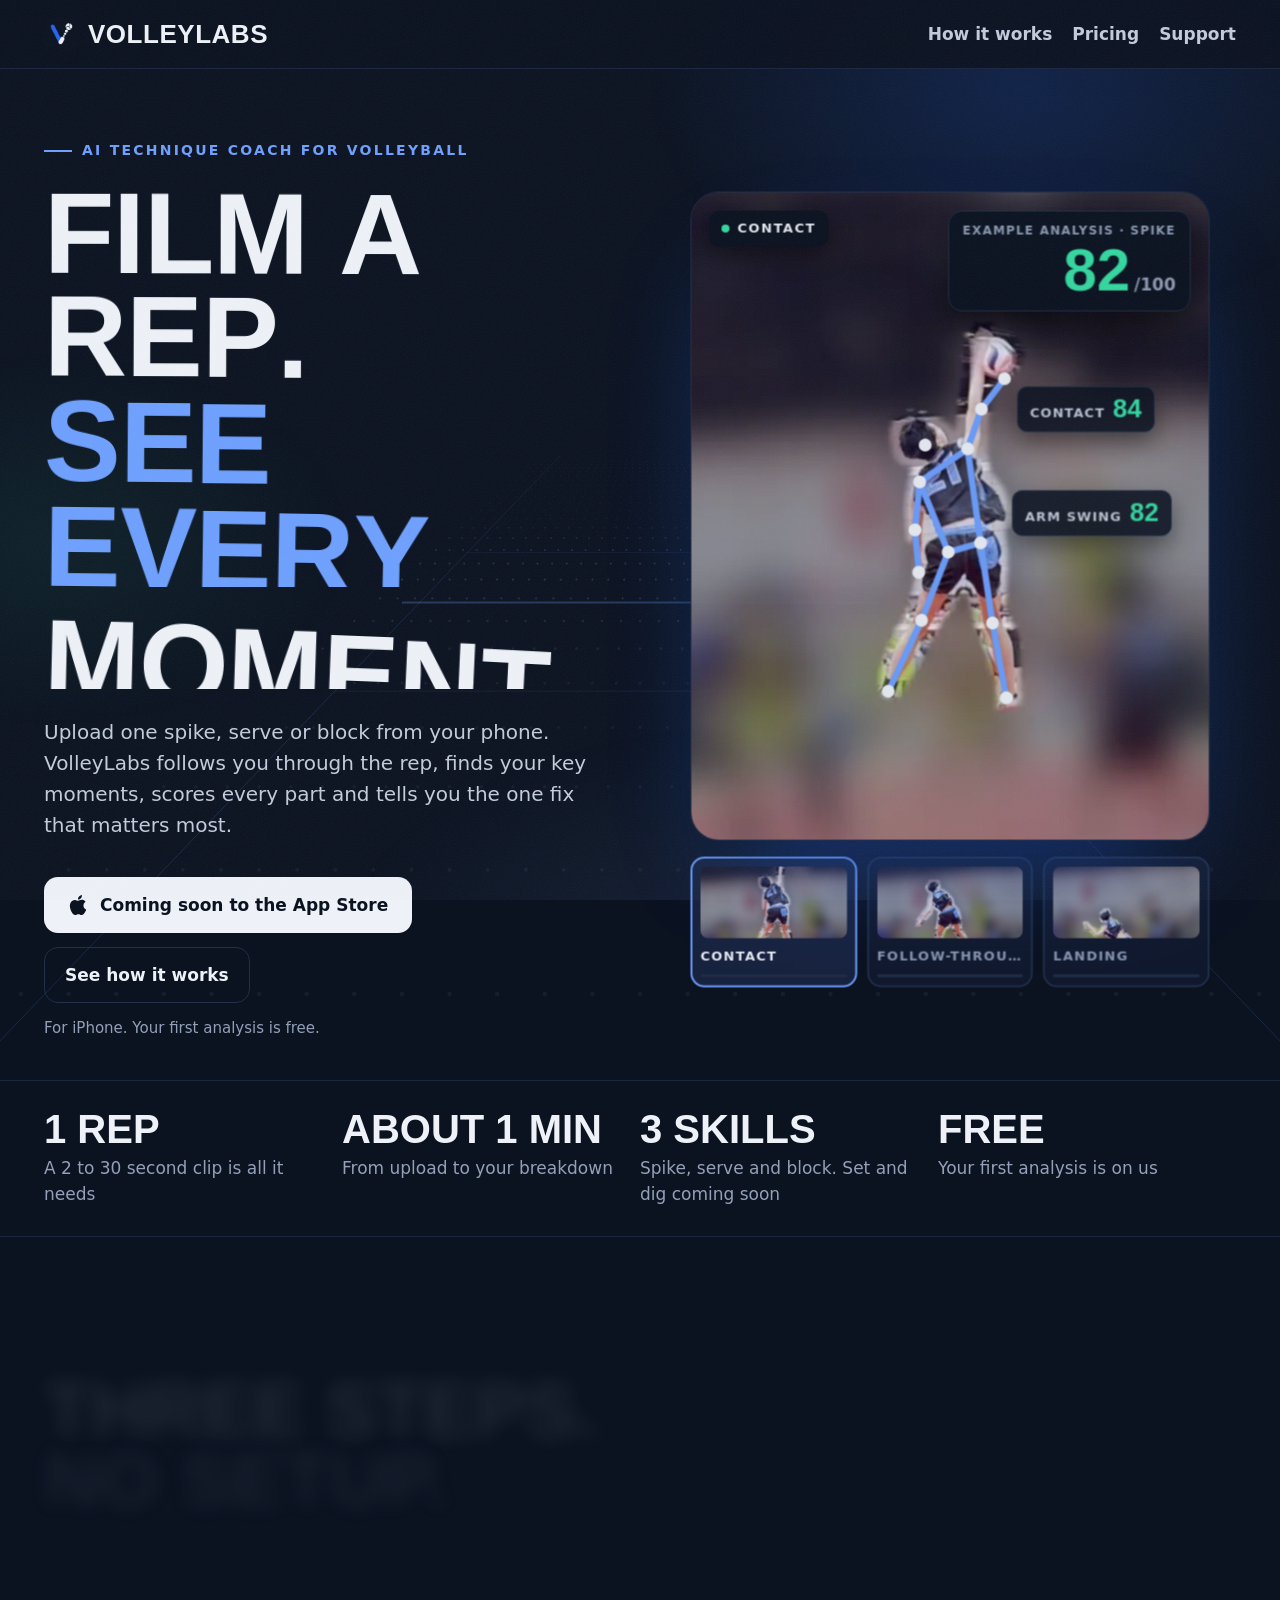
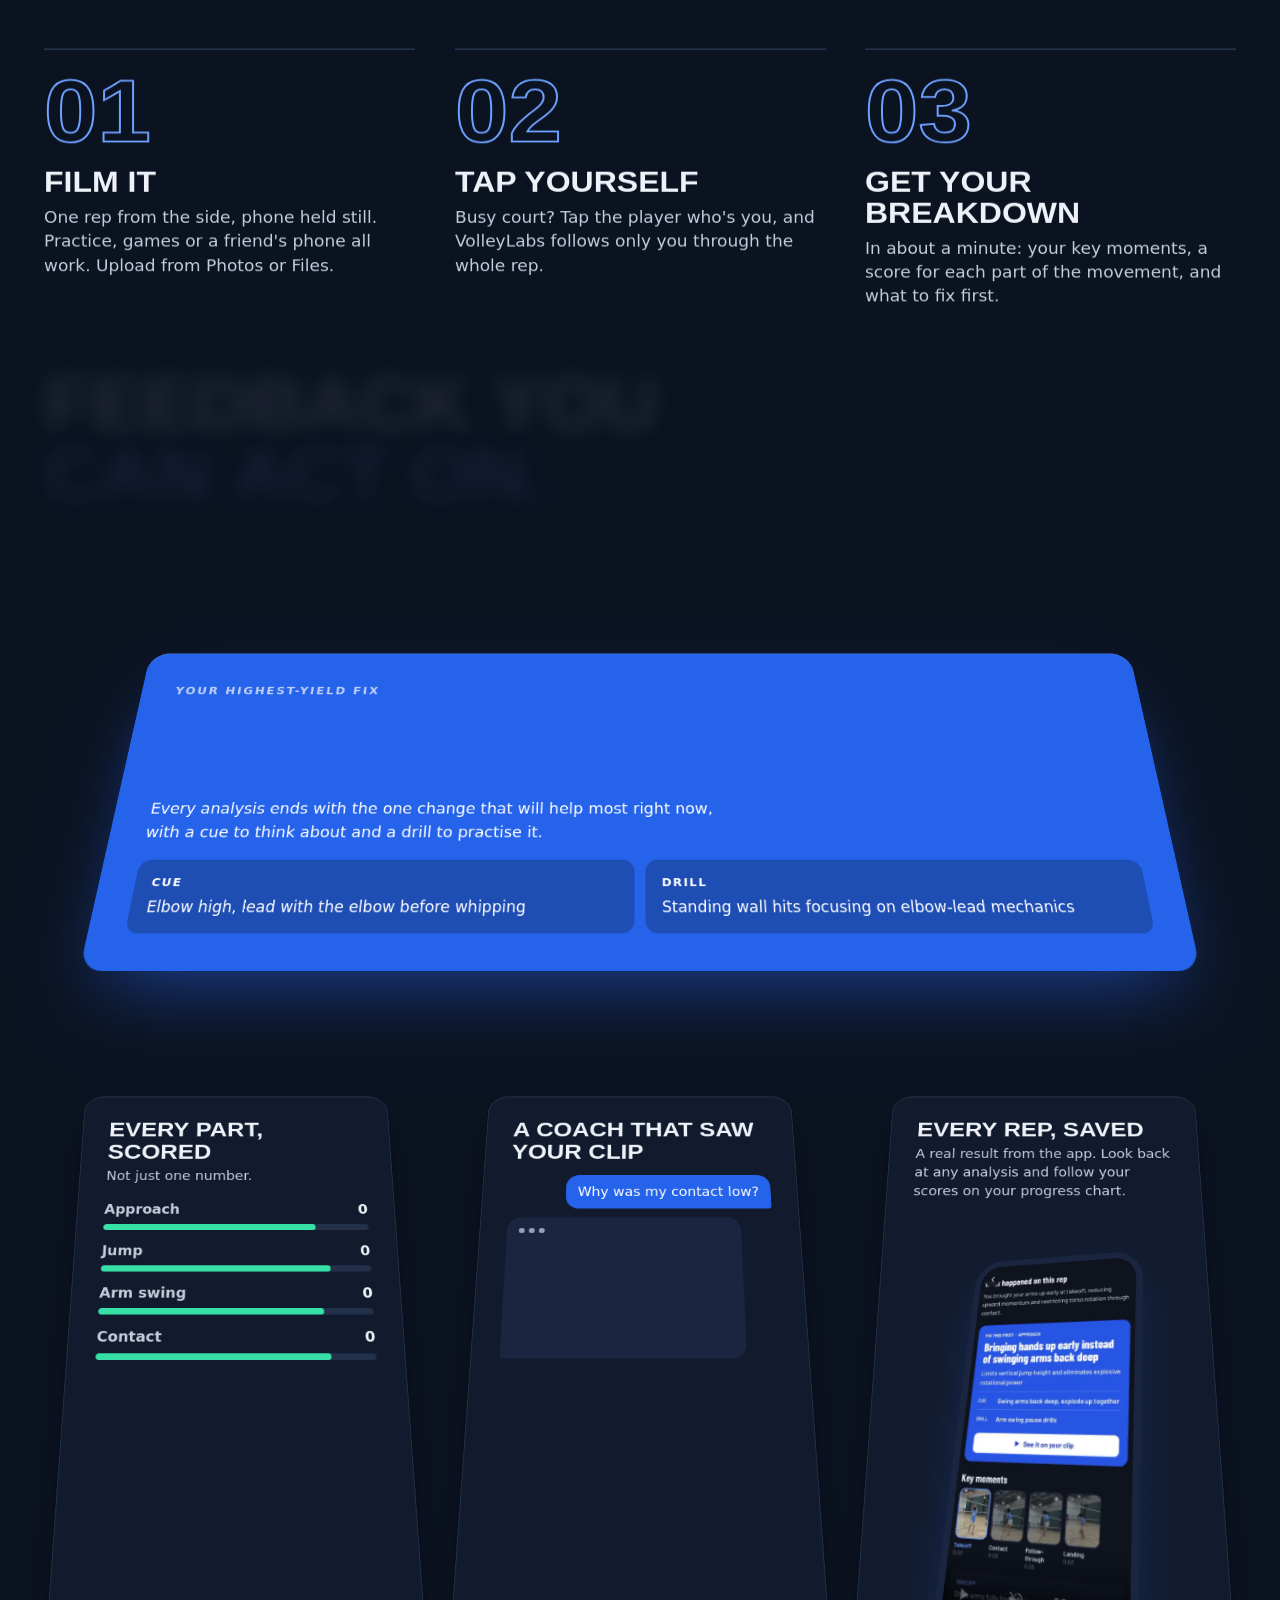
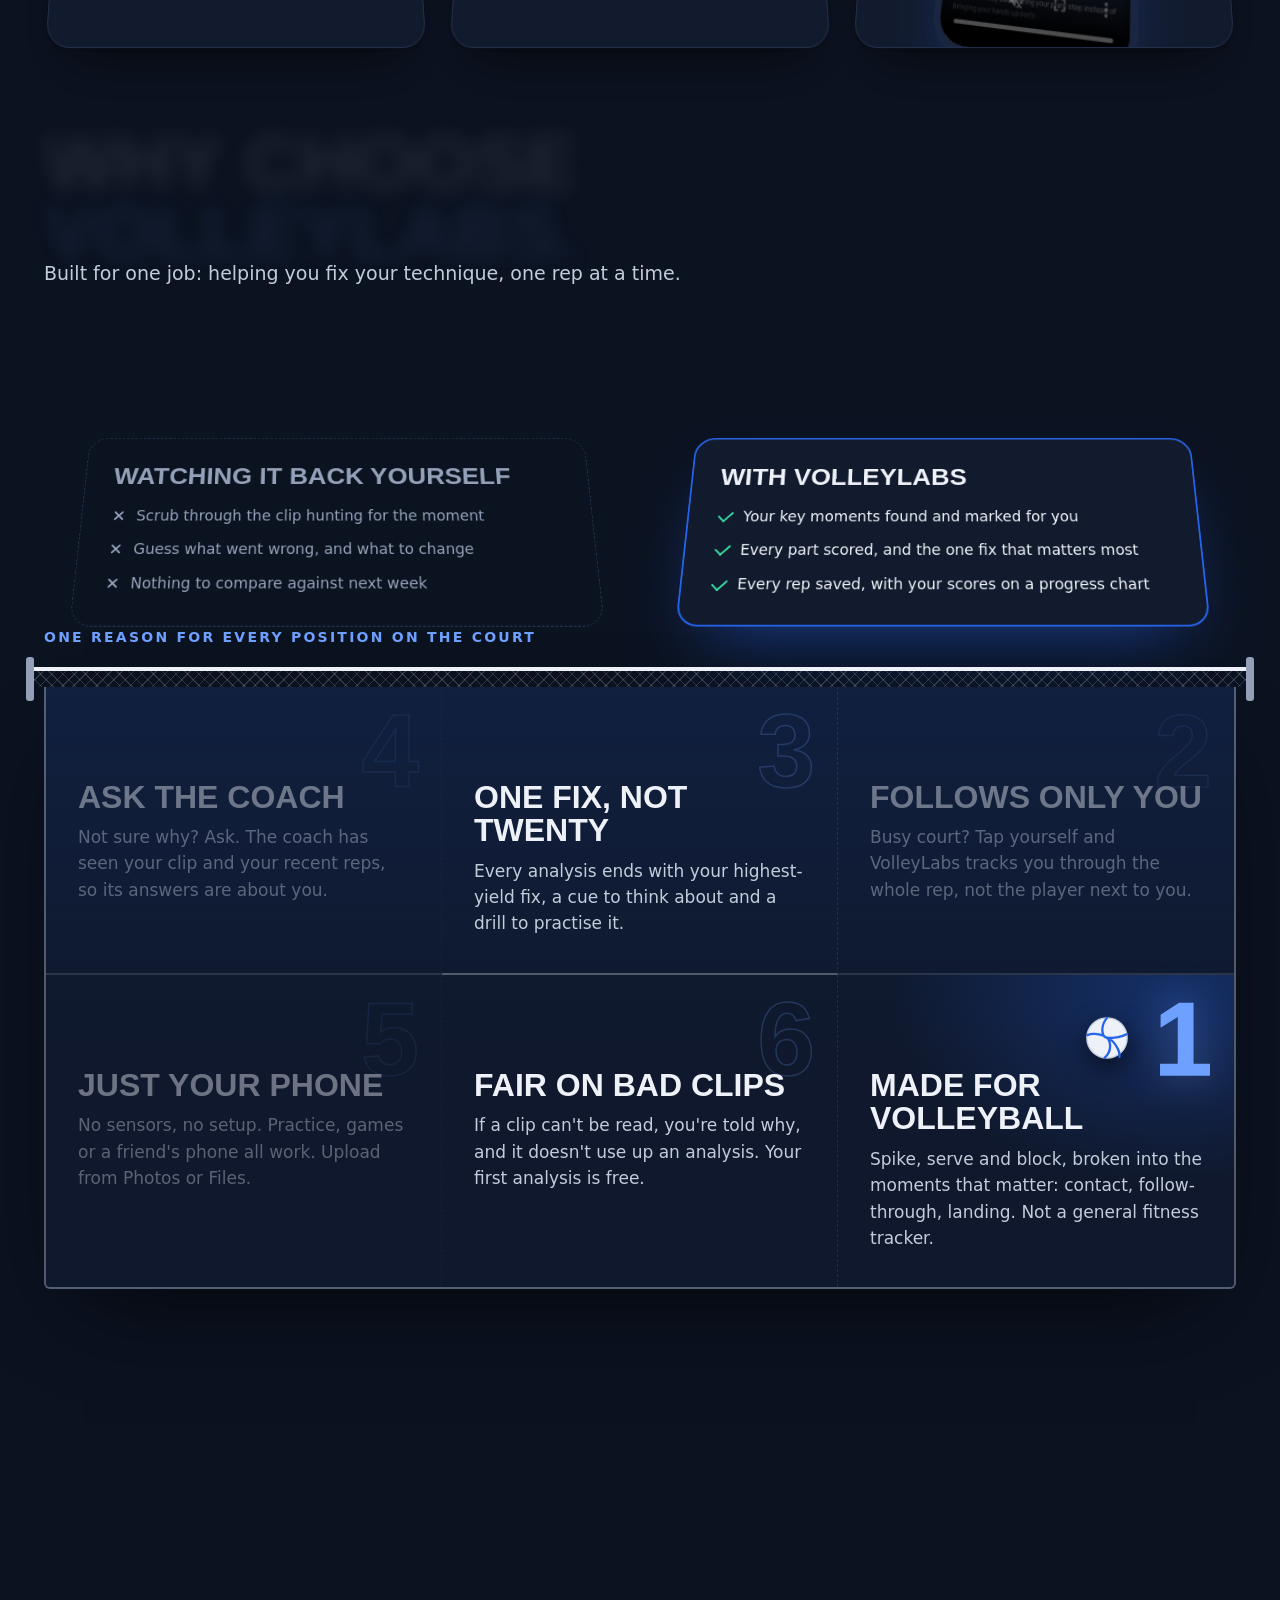
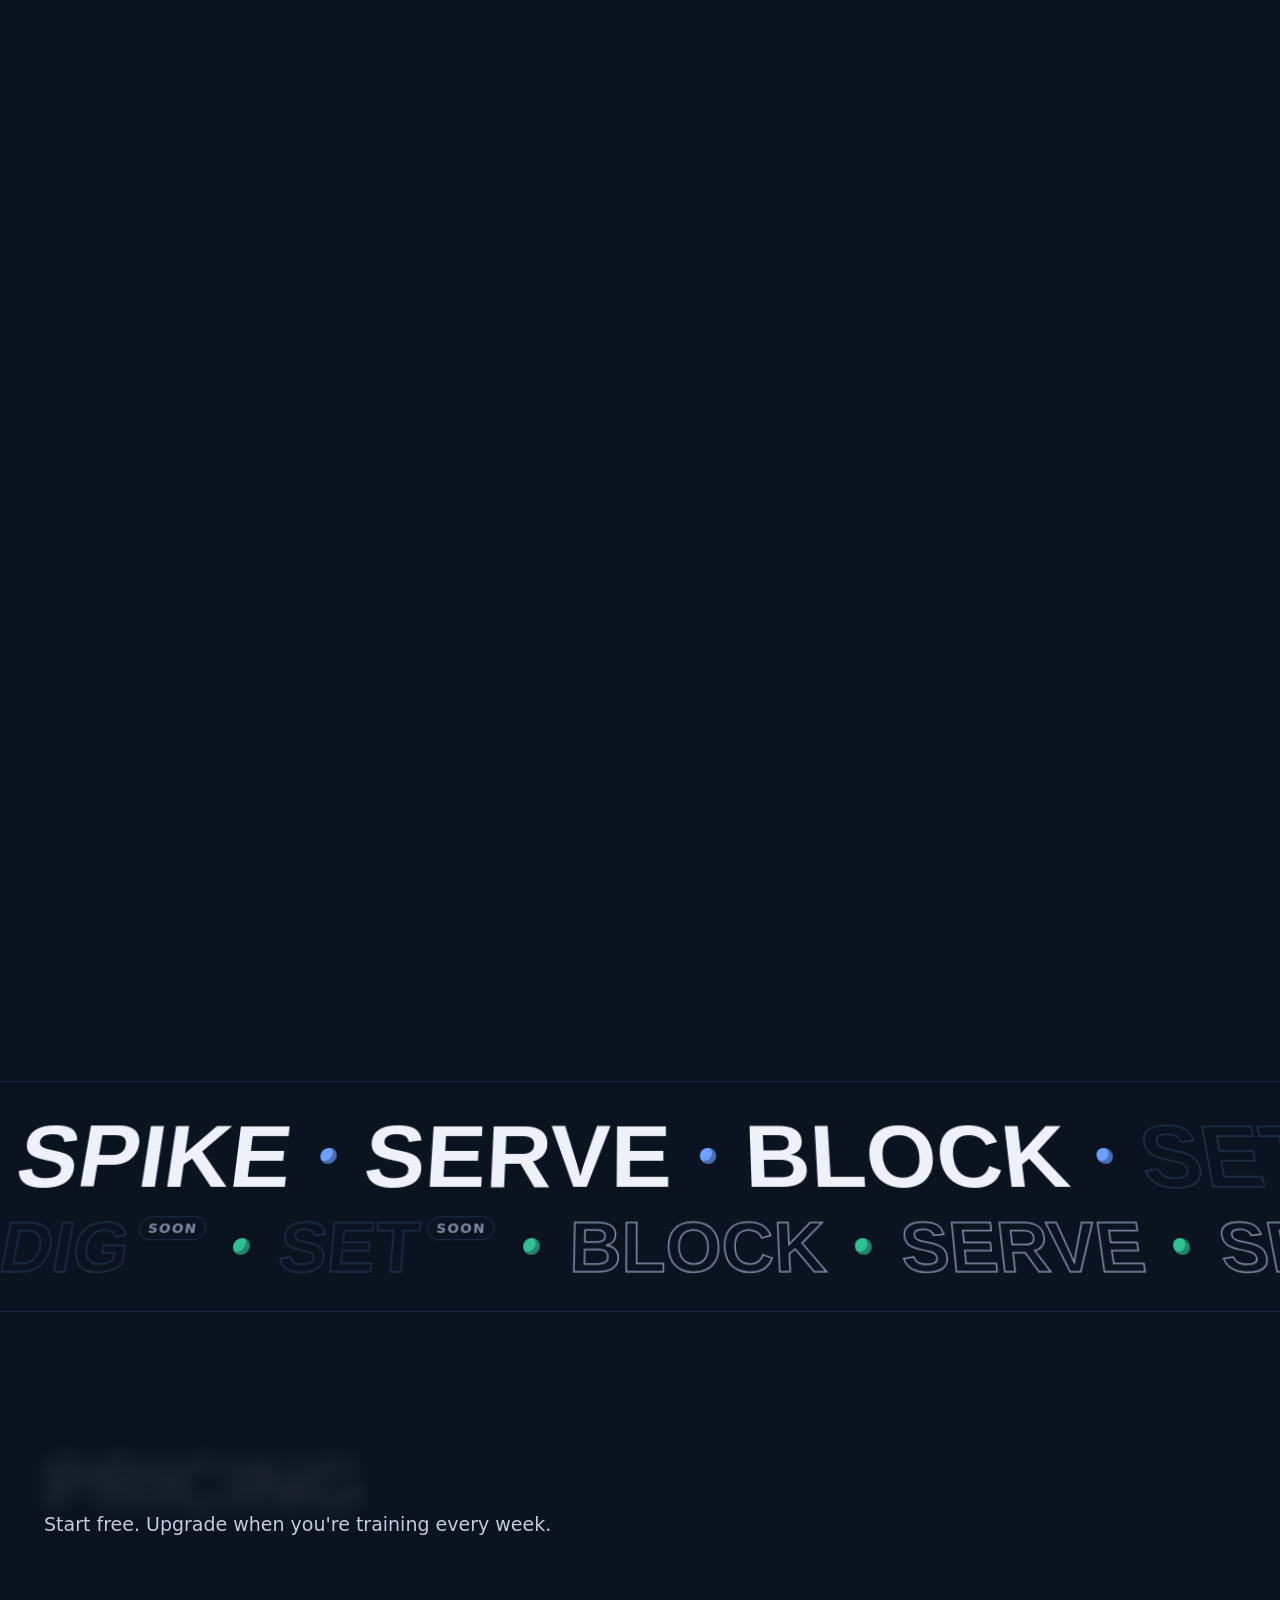
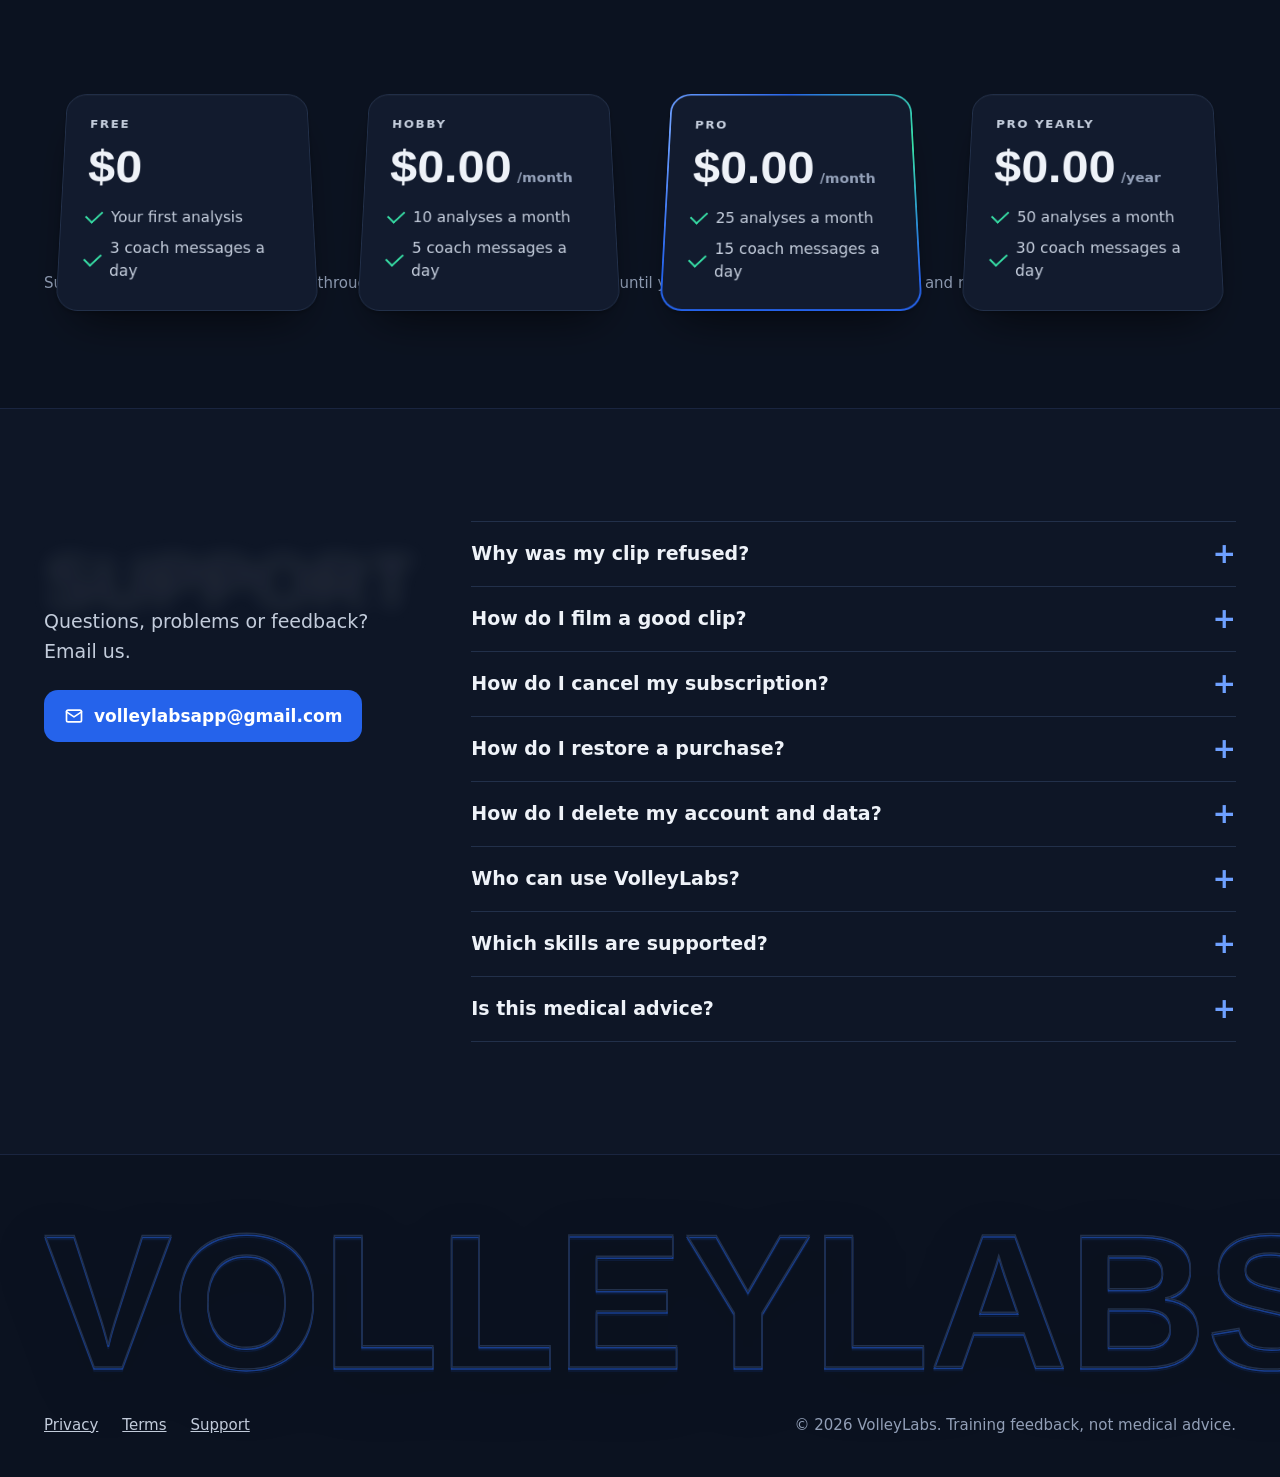
==== commit cb6e9ad0: "Launch site: Content-Security-Policy and referrer policy on every page GitHub Pages can't send heade" ====
--- a/index.html
+++ b/index.html
@@ -3,6 +3,8 @@
 <head>
 <meta charset="utf-8">
 <meta name="viewport" content="width=device-width, initial-scale=1">
+<meta http-equiv="Content-Security-Policy" content="default-src 'self'; script-src 'self' 'unsafe-hashes' 'sha256-MhtPZXr7+LpJUY5qtMutB+qWfQtMaPccfe7QXtCcEYc='; style-src 'self' 'unsafe-inline' https://fonts.googleapis.com; font-src 'self' https://fonts.gstatic.com; img-src 'self' data:; media-src 'self'; connect-src 'self'; object-src 'none'; base-uri 'self'; form-action 'none'; upgrade-insecure-requests">
+<meta name="referrer" content="strict-origin-when-cross-origin">
 <title>VolleyLabs: AI volleyball technique coach</title>
 <meta name="description" content="Film a spike, serve or block. VolleyLabs finds your key moments, scores each part of your technique and tells you the one fix that matters most.">
 <meta name="theme-color" content="#0B1220">
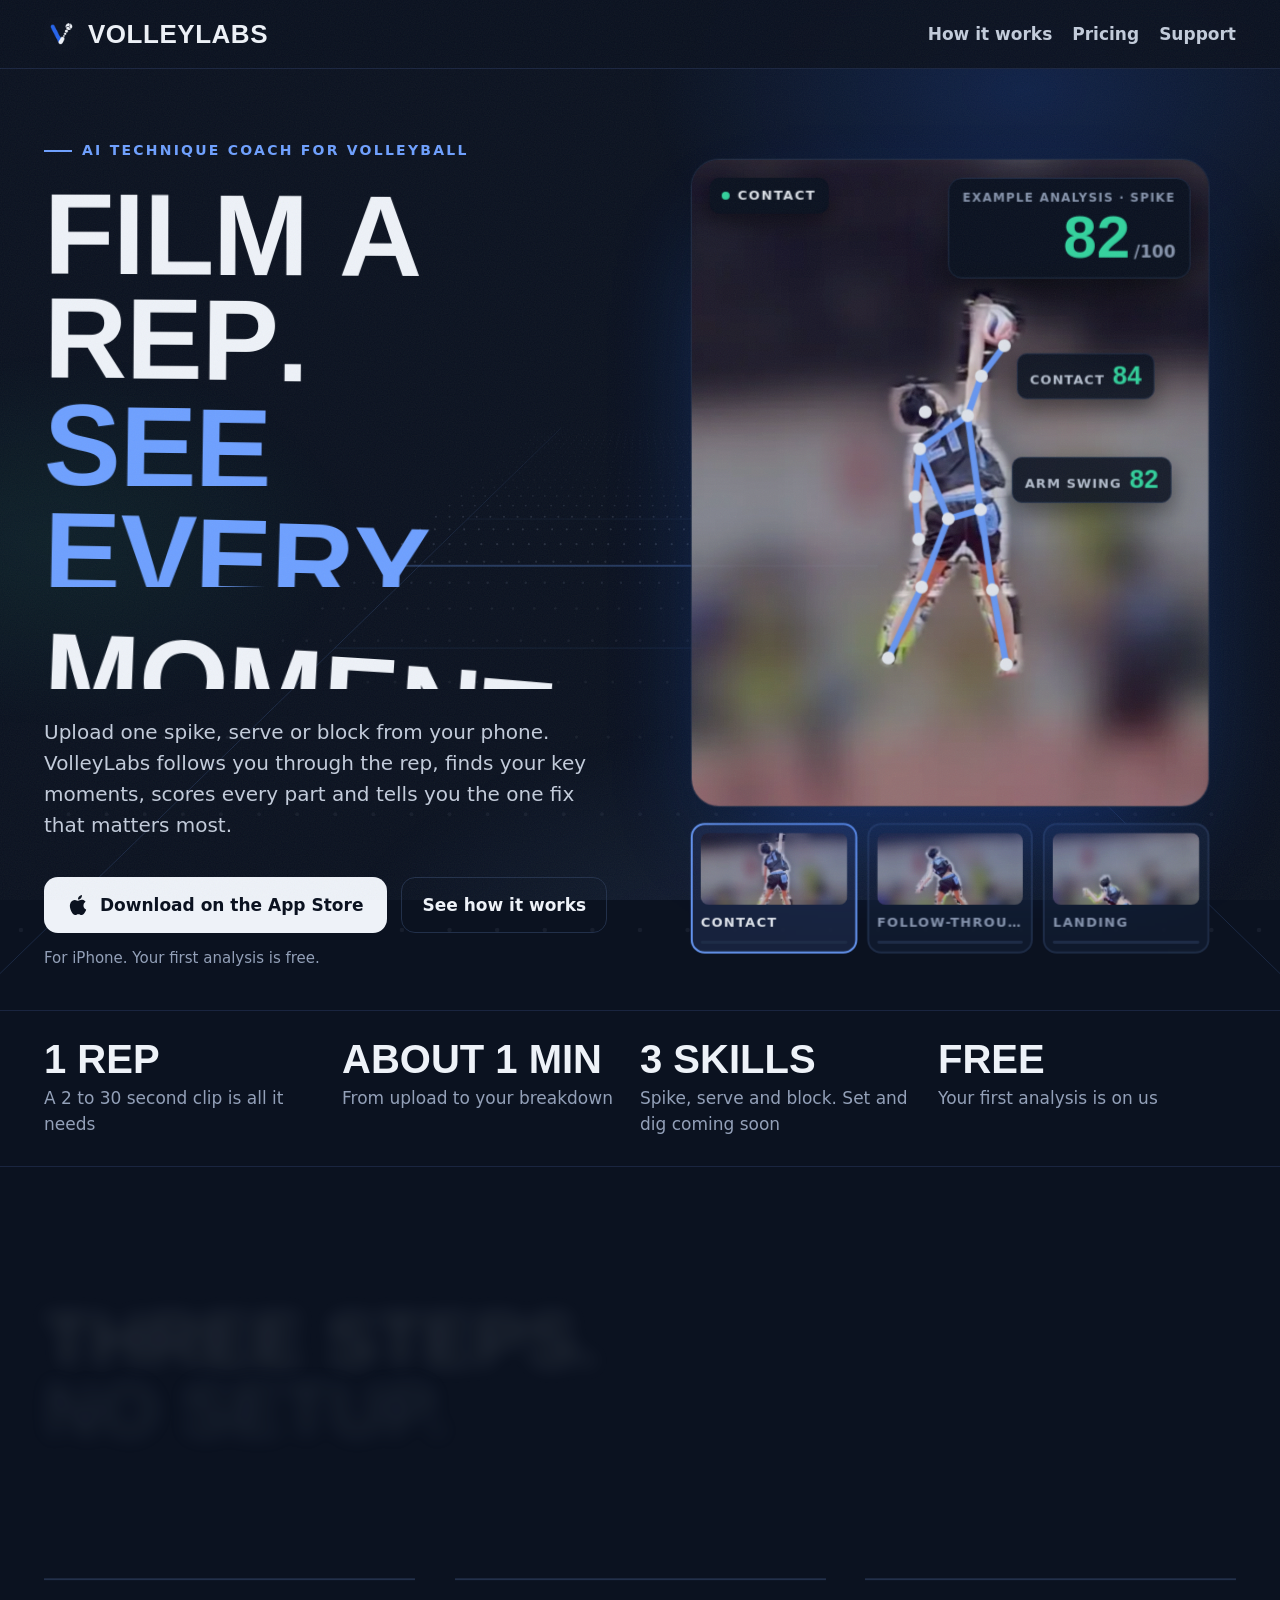
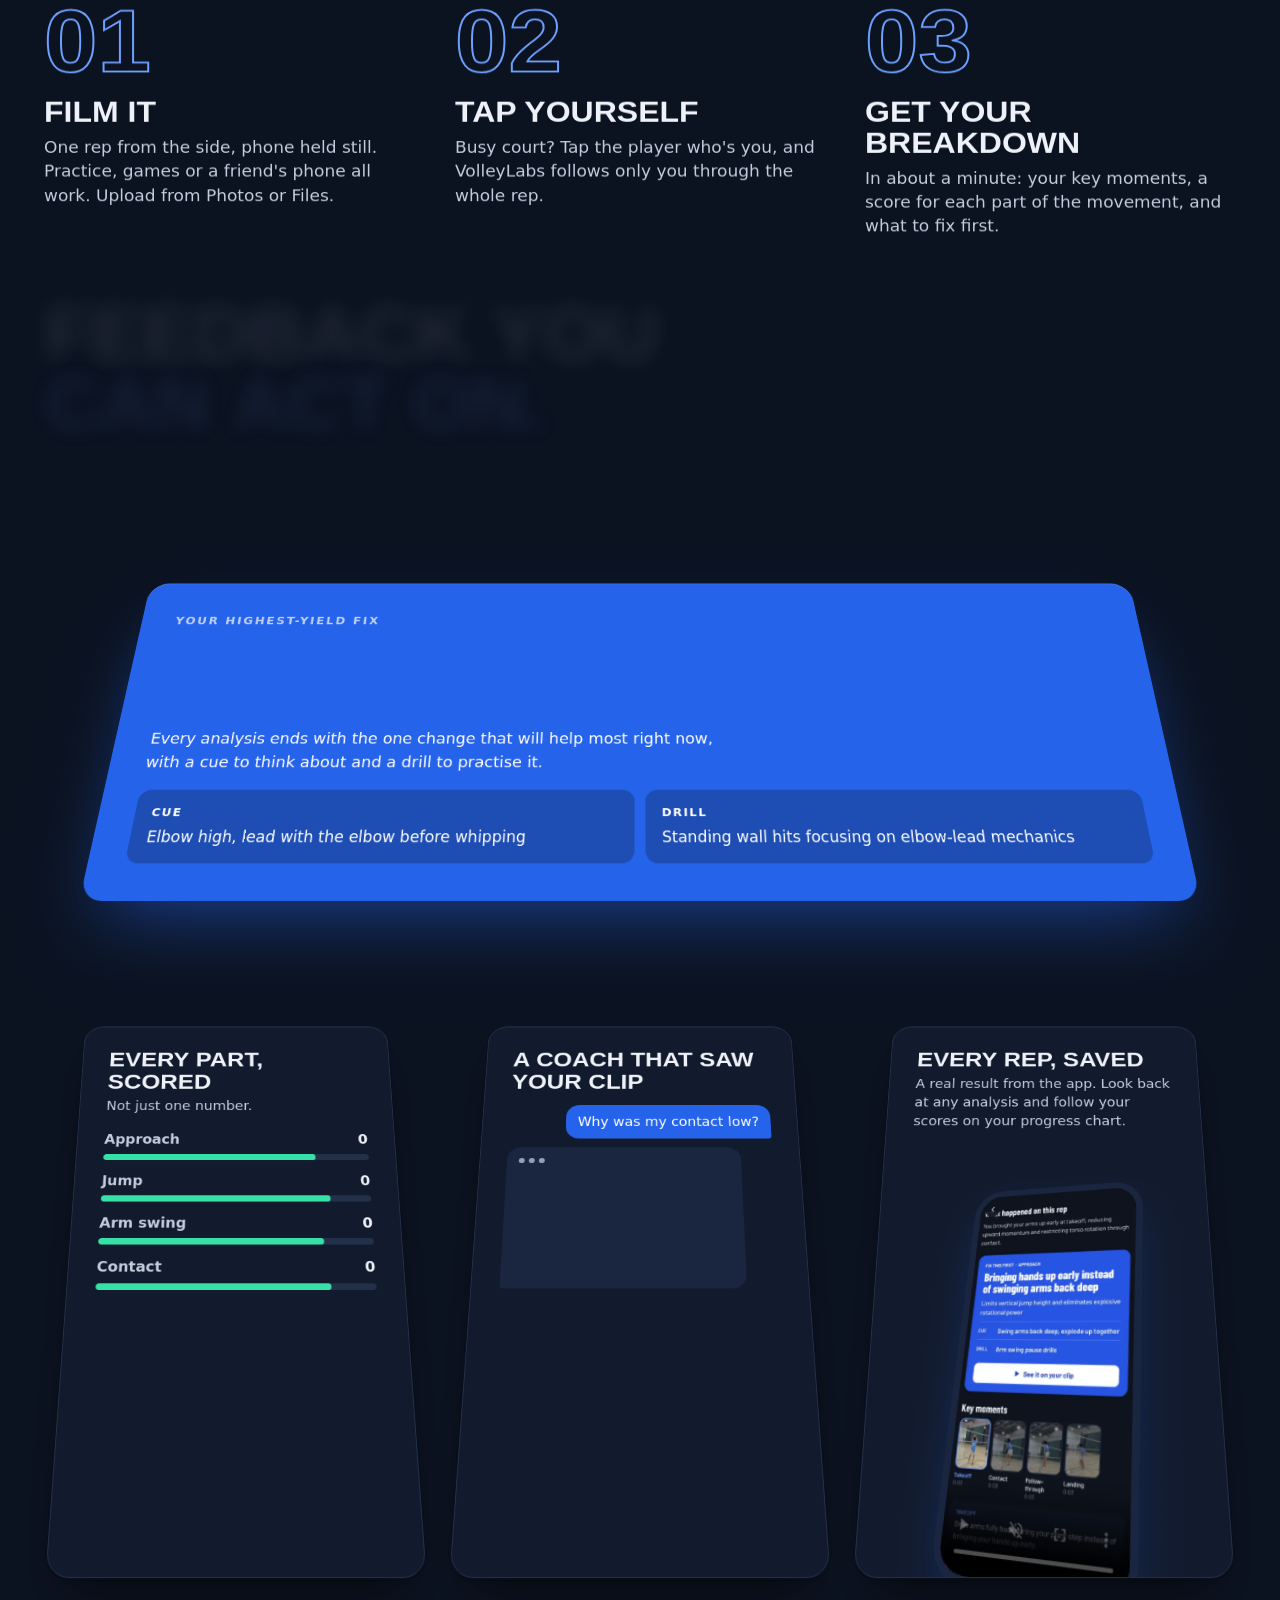
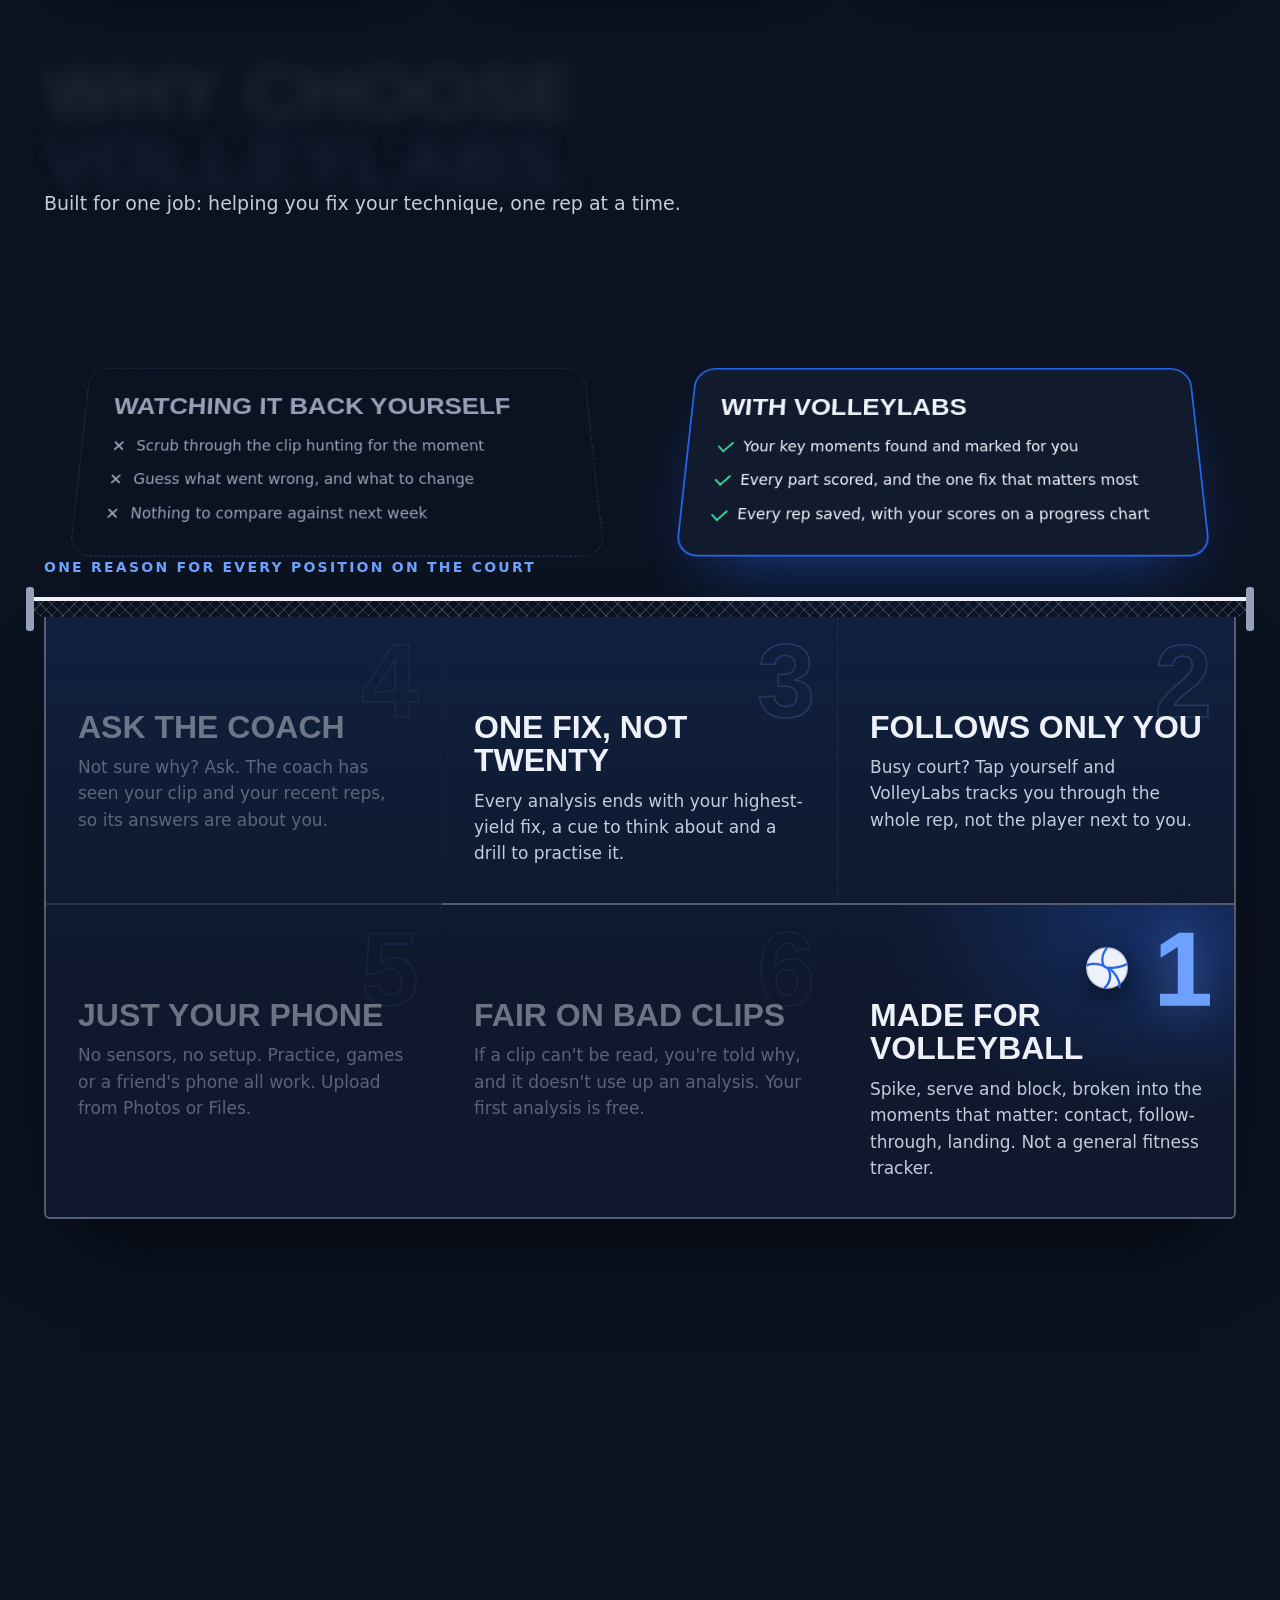
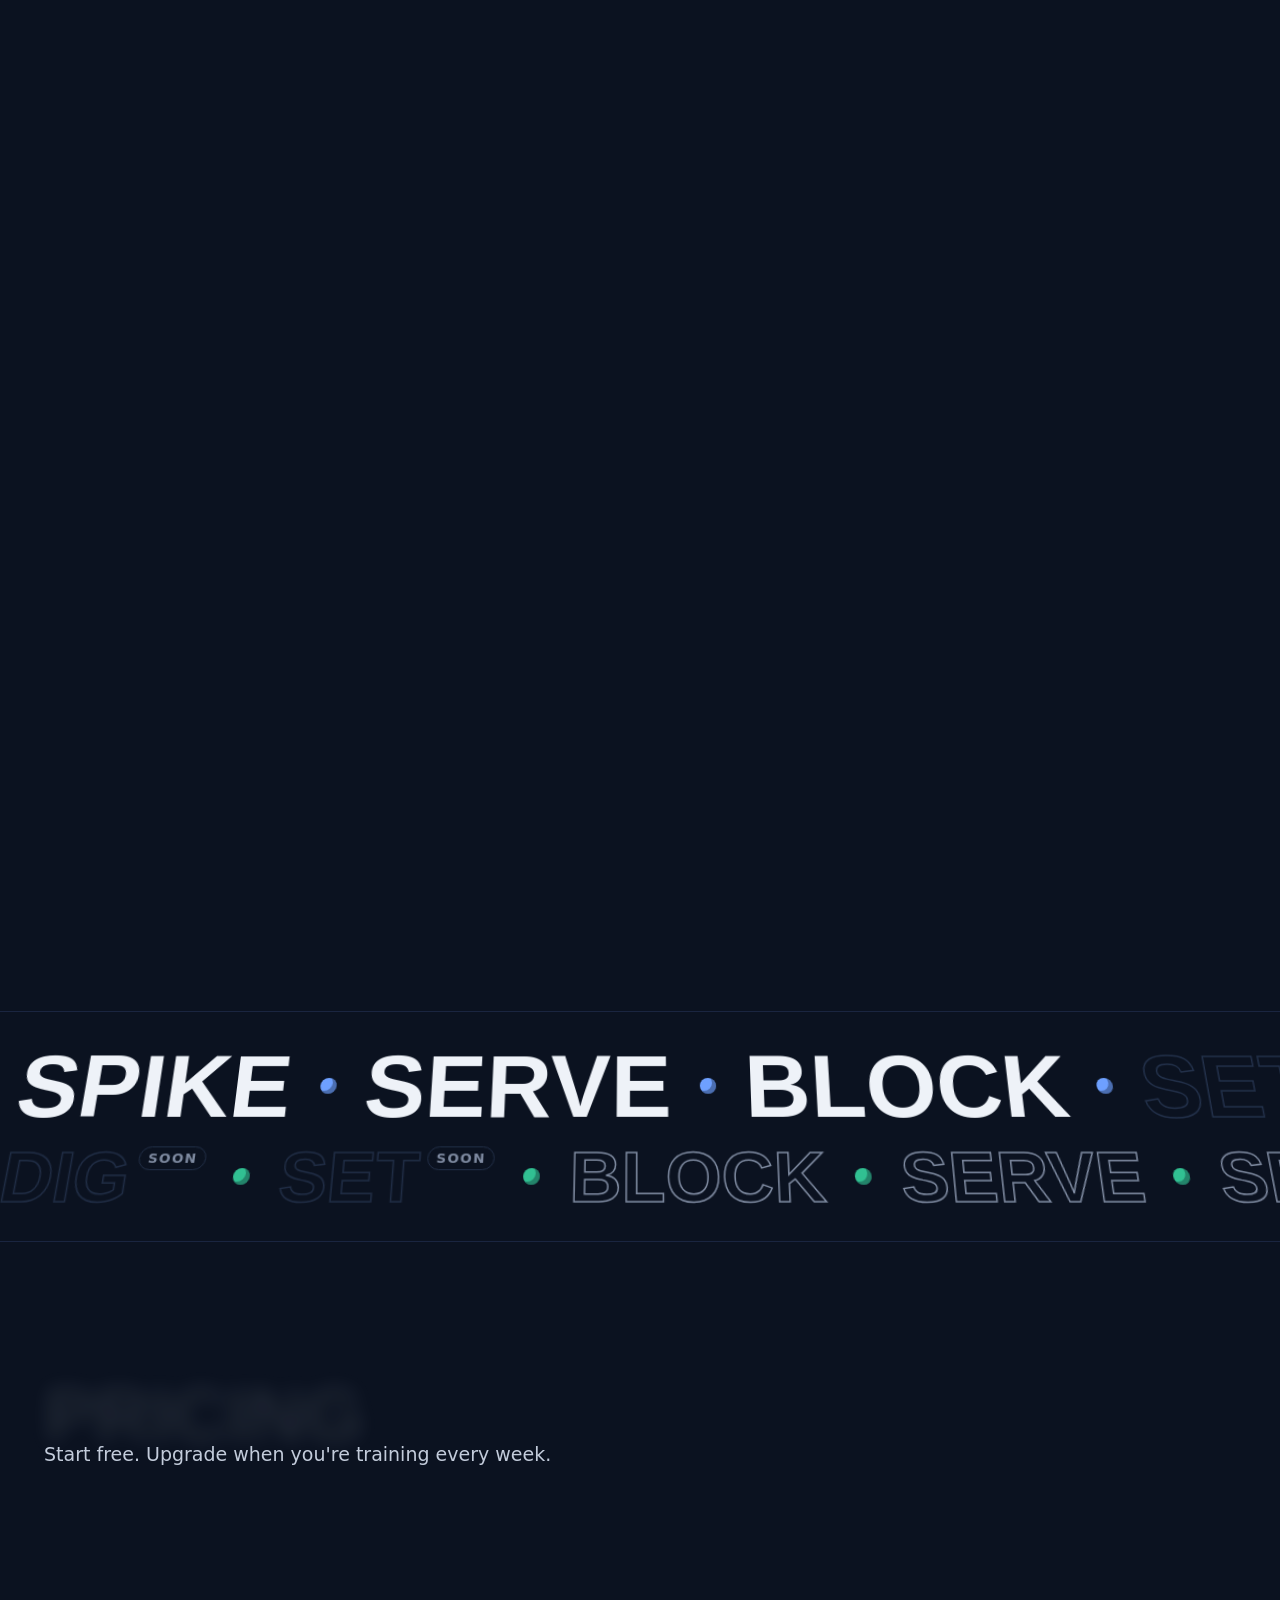
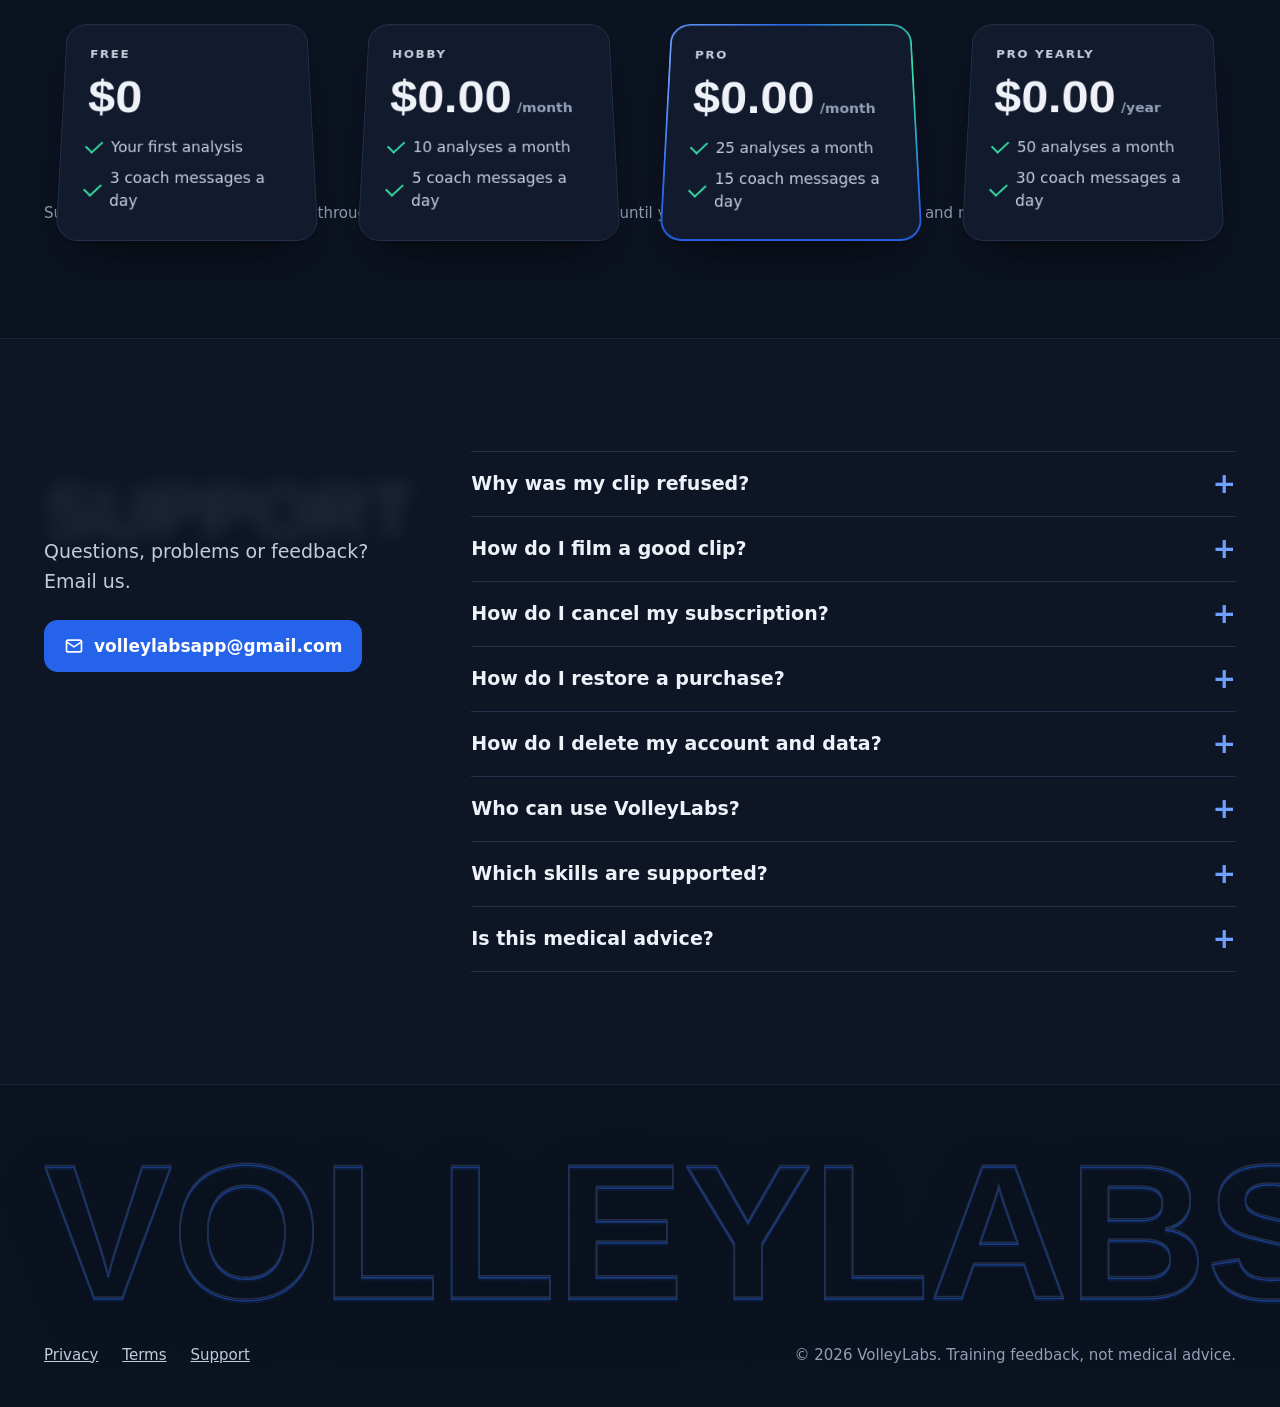
==== commit 33004509: "Launch site: link the live App Store listing from the hero Co-Authored-By: Claude Opus 5.5 <noreply@" ====
--- a/index.html
+++ b/index.html
@@ -51,10 +51,10 @@
       <p class="lede load3">Upload one spike, serve or block from your phone. VolleyLabs follows you through the rep, finds your key moments, scores every part and tells you the one fix that matters most.</p>
       <div class="load4">
         <div class="cta">
-          <span class="store">
+          <a class="store" href="https://apps.apple.com/us/app/volleylabs/id6817202566" target="_blank" rel="noopener">
             <svg viewBox="0 0 24 24" aria-hidden="true"><path d="M12.152 6.896c-.948 0-2.415-1.078-3.96-1.040-2.04.027-3.910 1.183-4.961 3.014-2.117 3.675-.546 9.103 1.519 12.090 1.013 1.454 2.208 3.090 3.792 3.039 1.520-.065 2.090-.987 3.935-.987 1.831 0 2.350.987 3.960.948 1.637-.026 2.676-1.480 3.676-2.948 1.156-1.688 1.636-3.325 1.662-3.415-.039-.013-3.182-1.221-3.220-4.857-.026-3.040 2.480-4.494 2.597-4.559-1.429-2.090-3.623-2.324-4.390-2.376-2-.156-3.675 1.090-4.610 1.090zM15.530 3.830c.843-1.012 1.400-2.427 1.245-3.830-1.207.052-2.662.805-3.532 1.818-.780.896-1.454 2.338-1.273 3.714 1.338.104 2.715-.688 3.559-1.701"/></svg>
-            Coming soon to the App Store
-          </span>
+            Download on the App Store
+          </a>
           <a class="ghost" href="#how">See how it works</a>
         </div>
         <p class="cta-note">For iPhone. Your first analysis is free.</p>
--- a/assets/site.css
+++ b/assets/site.css
@@ -46,7 +46,8 @@
 h1 { font-weight: 800; font-size: clamp(60px, 9vw, 128px); line-height: .88; letter-spacing: -.01em; }
 .lede { margin-top: 28px; max-width: 30em; color: var(--chalk2); font-size: 20px; }
 .cta { margin-top: 36px; display: flex; flex-wrap: wrap; align-items: center; gap: 14px; }
-.store { display: inline-flex; align-items: center; gap: 12px; min-height: 56px; padding: 0 24px; border-radius: 14px; background: var(--chalk); color: var(--ink); font-weight: 700; }
+.store { display: inline-flex; align-items: center; gap: 12px; min-height: 56px; padding: 0 24px; border-radius: 14px; background: var(--chalk); color: var(--ink); font-weight: 700; text-decoration: none; transition: transform .15s ease; }
+.store:hover { color: var(--ink); transform: translateY(-1px); }
 .store svg { width: 20px; height: 20px; fill: currentColor; }
 .ghost { display: inline-flex; align-items: center; min-height: 56px; padding: 0 20px; border-radius: 14px; border: 1px solid var(--line); color: var(--chalk); text-decoration: none; font-weight: 600; }
 .ghost:hover { color: var(--chalk); border-color: var(--accent); }
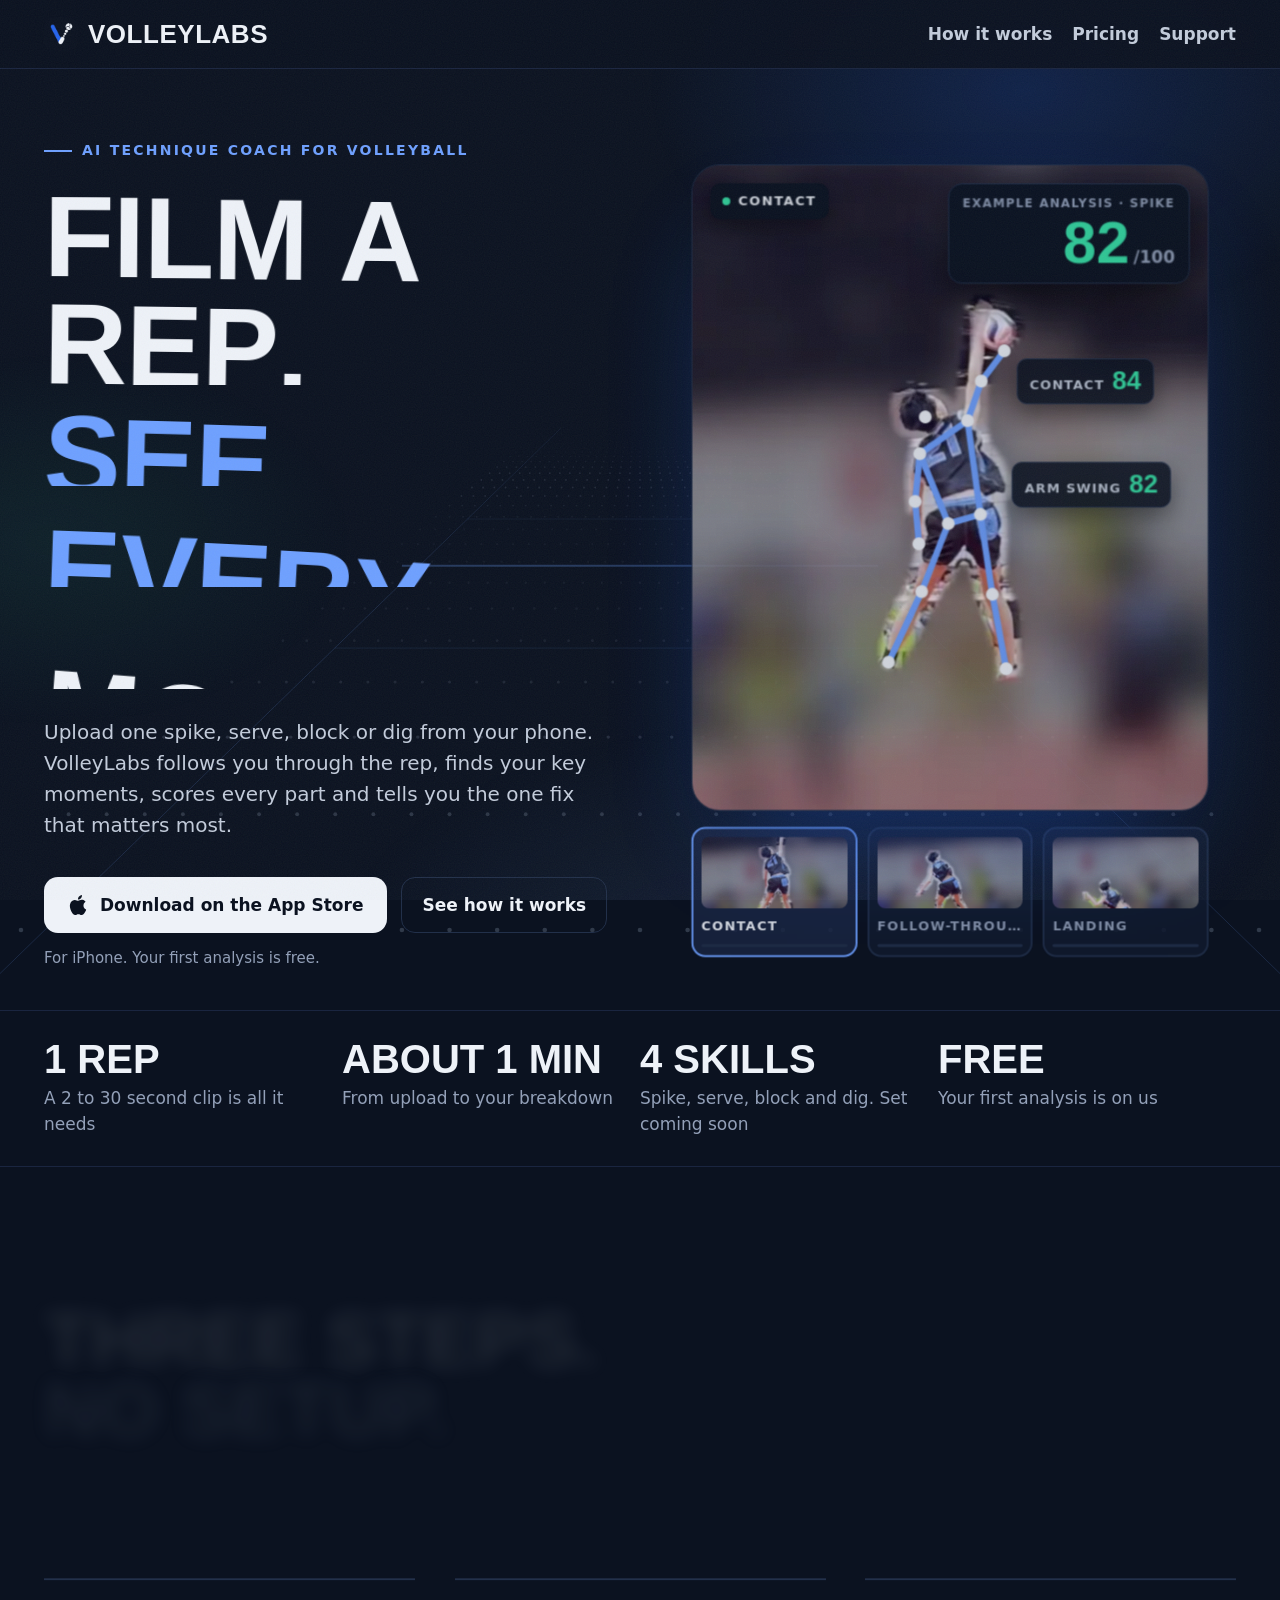
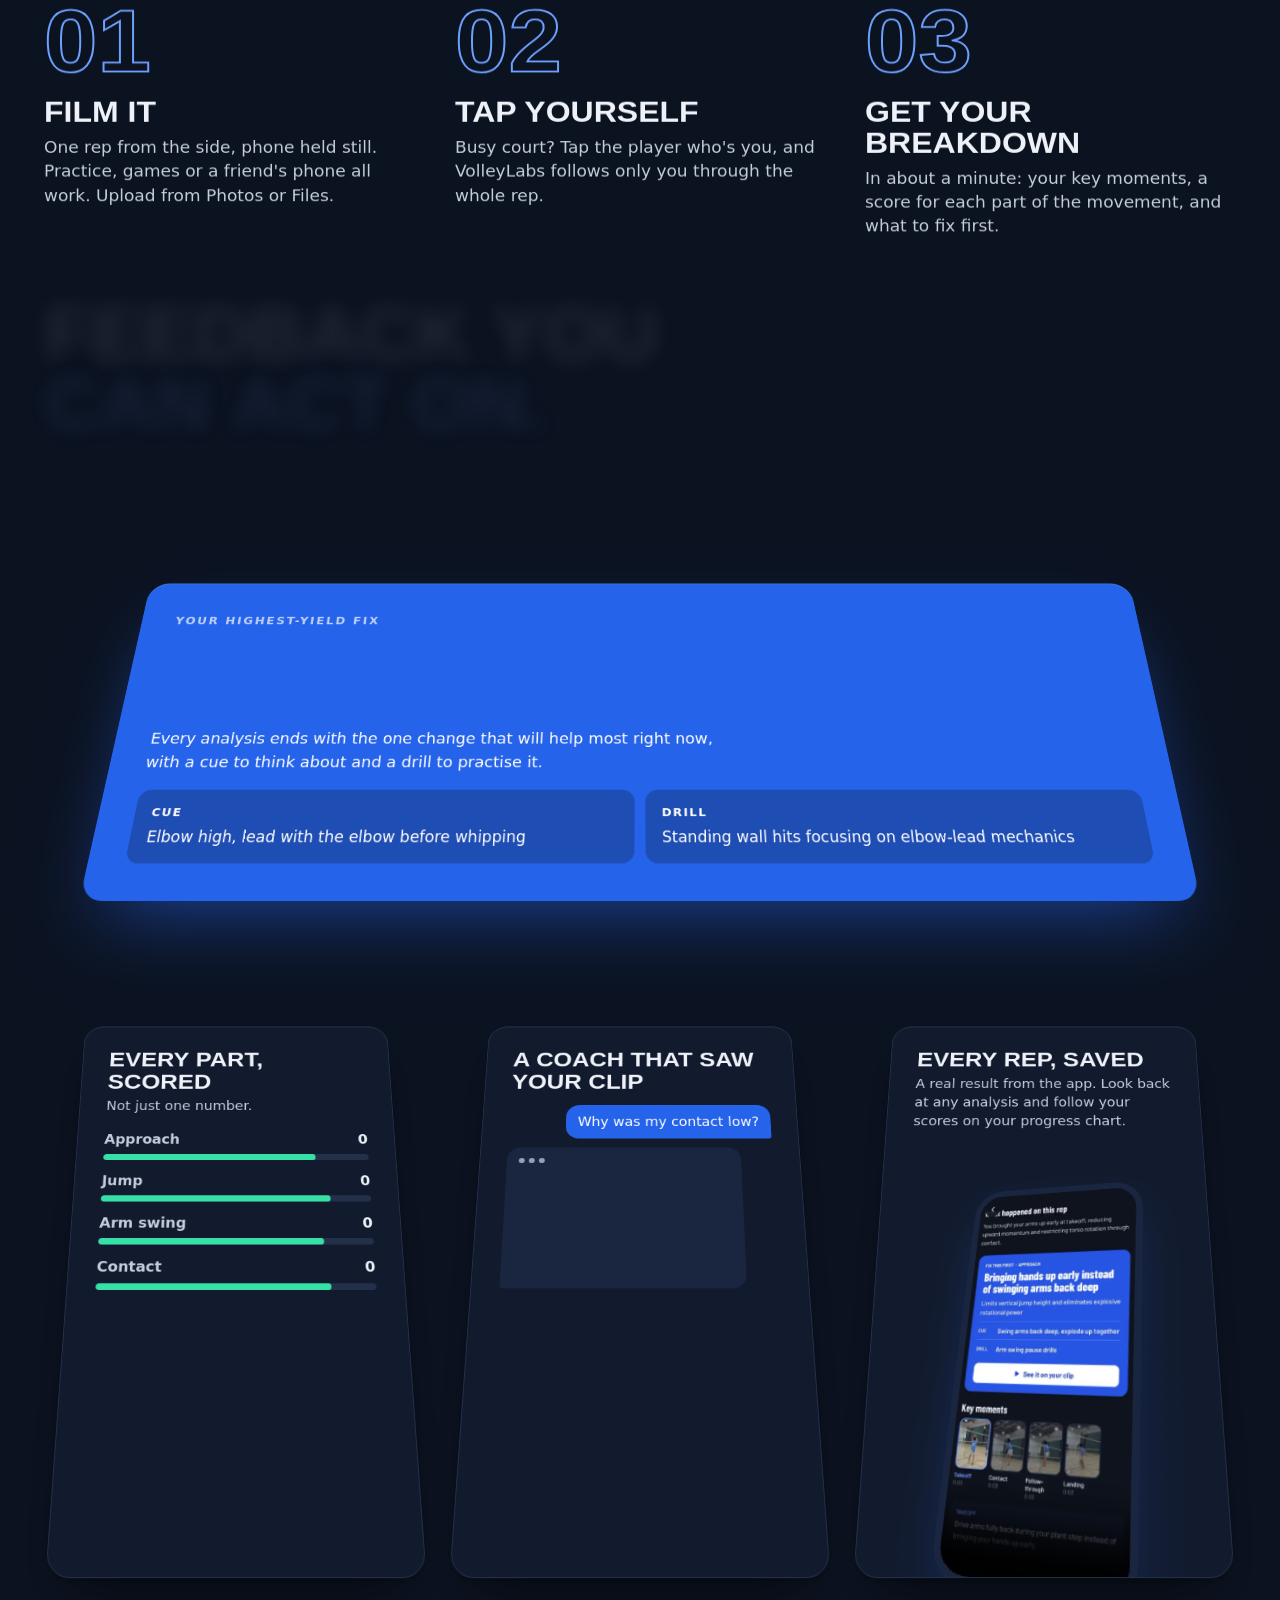
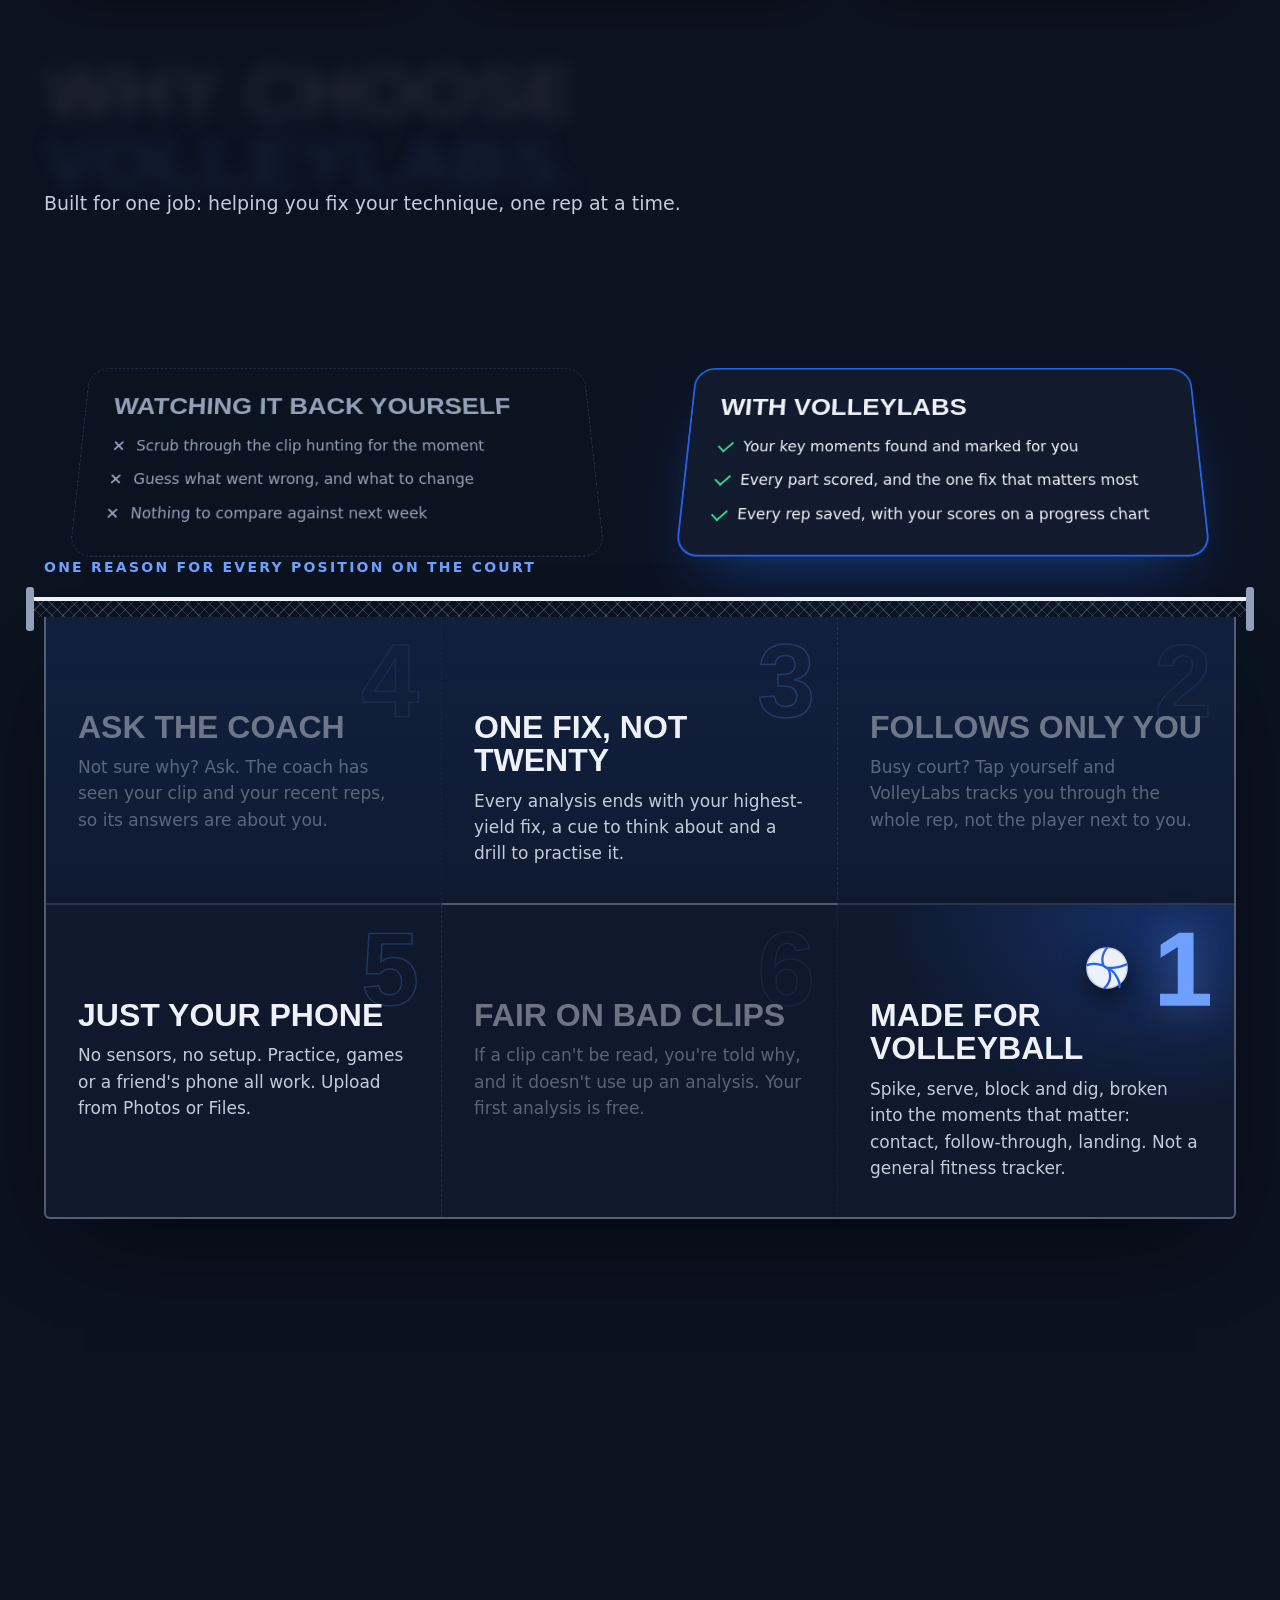
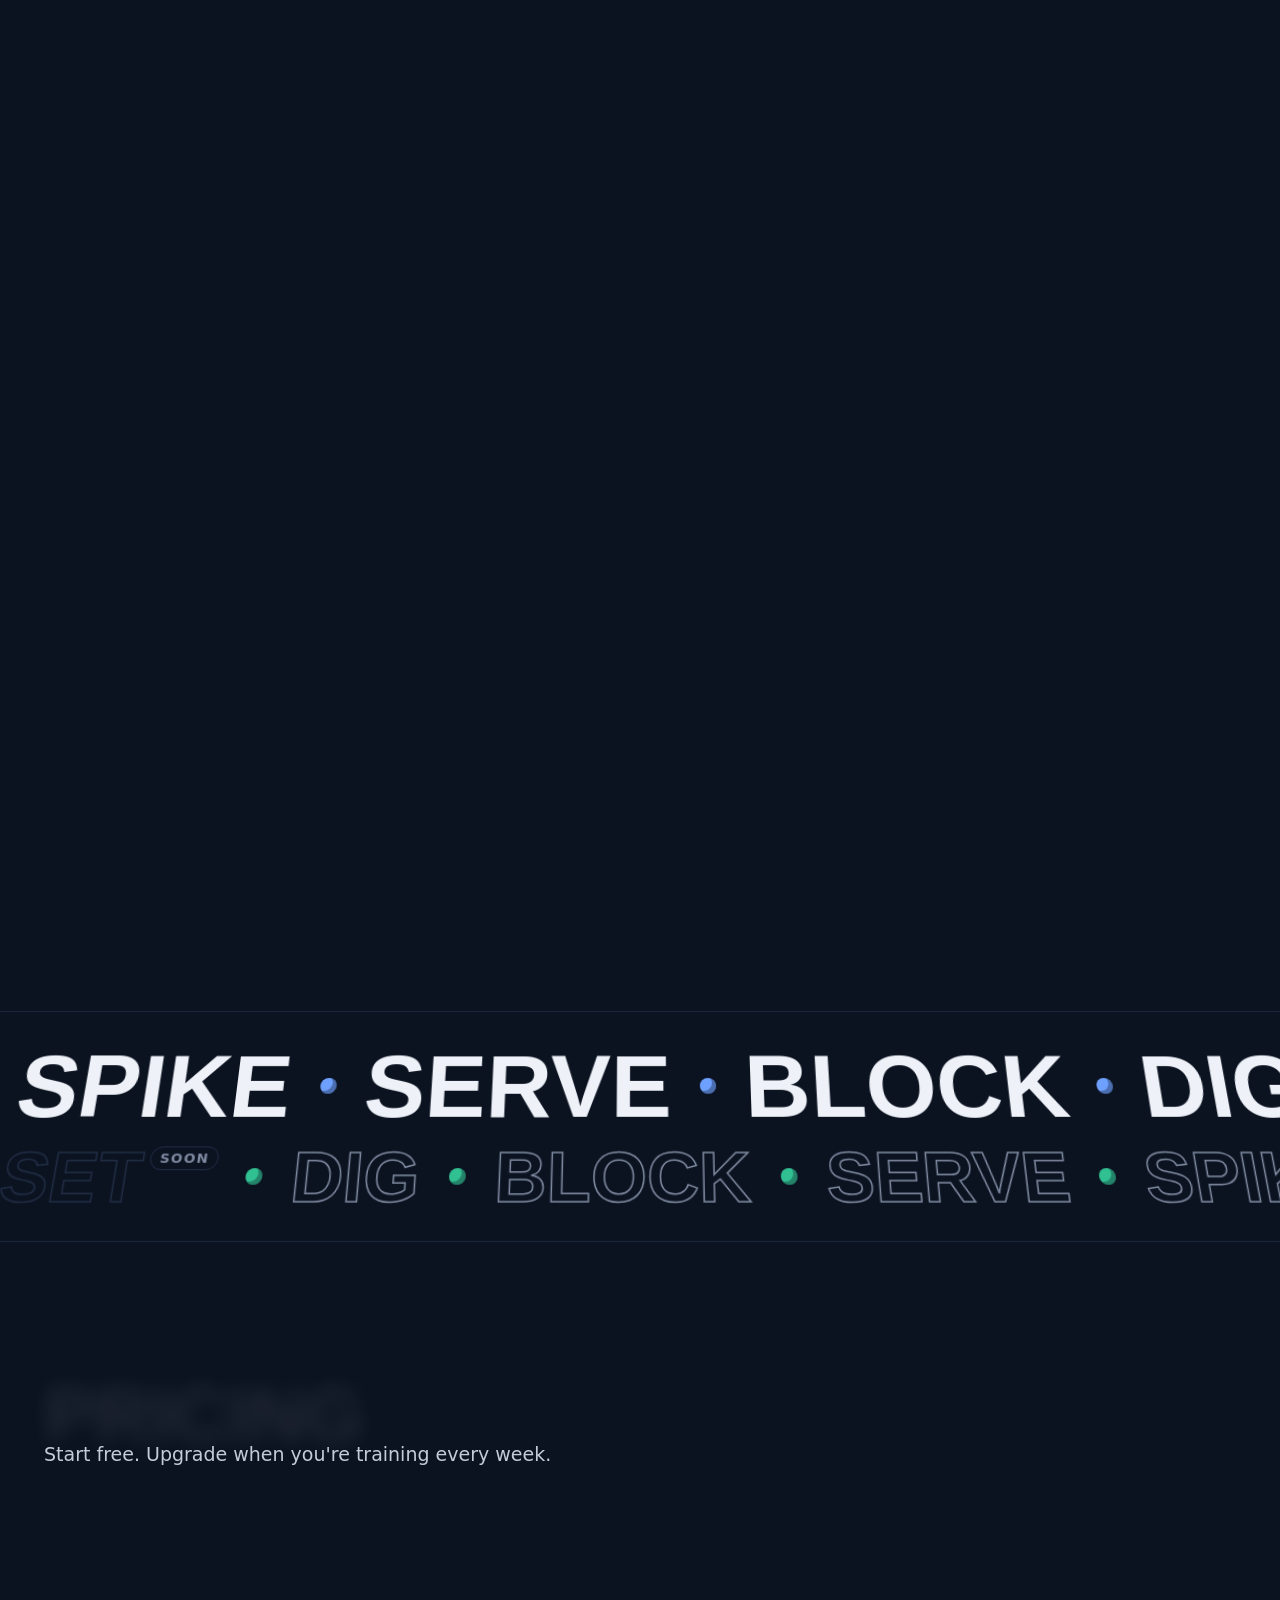
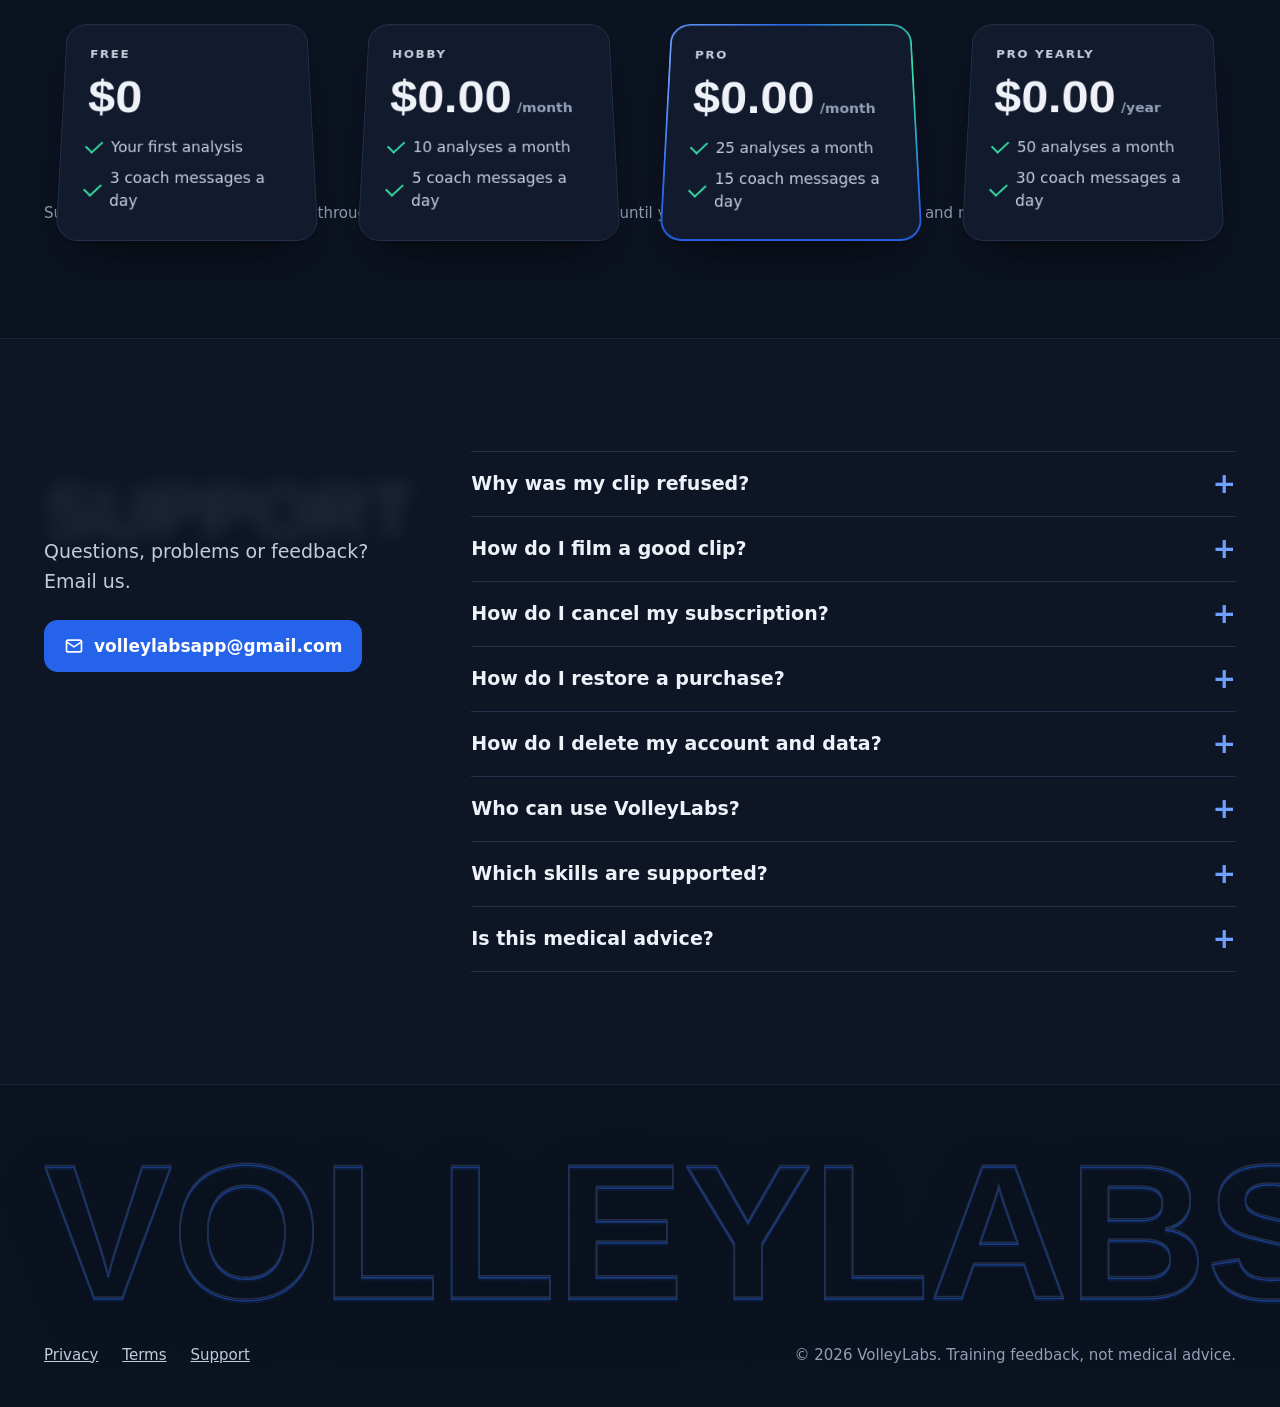
==== commit 5ff90627: "Launch site: dig is live, only set is still coming soon Co-Authored-By: Claude Opus 5.5 <noreply@ant" ====
--- a/index.html
+++ b/index.html
@@ -6,7 +6,7 @@
 <meta http-equiv="Content-Security-Policy" content="default-src 'self'; script-src 'self' 'unsafe-hashes' 'sha256-MhtPZXr7+LpJUY5qtMutB+qWfQtMaPccfe7QXtCcEYc='; style-src 'self' 'unsafe-inline' https://fonts.googleapis.com; font-src 'self' https://fonts.gstatic.com; img-src 'self' data:; media-src 'self'; connect-src 'self'; object-src 'none'; base-uri 'self'; form-action 'none'; upgrade-insecure-requests">
 <meta name="referrer" content="strict-origin-when-cross-origin">
 <title>VolleyLabs: AI volleyball technique coach</title>
-<meta name="description" content="Film a spike, serve or block. VolleyLabs finds your key moments, scores each part of your technique and tells you the one fix that matters most.">
+<meta name="description" content="Film a spike, serve, block or dig. VolleyLabs finds your key moments, scores each part of your technique and tells you the one fix that matters most.">
 <meta name="theme-color" content="#0B1220">
 <link rel="icon" href="assets/icon-180.png">
 <link rel="apple-touch-icon" href="assets/icon-180.png">
@@ -48,7 +48,7 @@
     <div class="hero-copy">
       <p class="eyebrow load1"><span aria-hidden="true"></span>AI technique coach for volleyball</p>
       <h1 class="load2">Film a rep.<br><em>See every</em><br>moment.</h1>
-      <p class="lede load3">Upload one spike, serve or block from your phone. VolleyLabs follows you through the rep, finds your key moments, scores every part and tells you the one fix that matters most.</p>
+      <p class="lede load3">Upload one spike, serve, block or dig from your phone. VolleyLabs follows you through the rep, finds your key moments, scores every part and tells you the one fix that matters most.</p>
       <div class="load4">
         <div class="cta">
           <a class="store" href="https://apps.apple.com/us/app/volleylabs/id6817202566" target="_blank" rel="noopener">
@@ -111,7 +111,7 @@
   <div class="wrap glance-in">
     <div class="reveal"><p class="big">1 rep</p><p>A 2 to 30 second clip is all it needs</p></div>
     <div class="reveal"><p class="big">About 1 min</p><p>From upload to your breakdown</p></div>
-    <div class="reveal"><p class="big">3 skills</p><p>Spike, serve and block. Set and dig coming soon</p></div>
+    <div class="reveal"><p class="big">4 skills</p><p>Spike, serve, block and dig. Set coming soon</p></div>
     <div class="reveal"><p class="big">Free</p><p>Your first analysis is on us</p></div>
   </div>
 </section>
@@ -197,7 +197,7 @@
       <p class="court-kicker reveal">One reason for every position on the court</p>
       <div class="net" aria-hidden="true"></div>
       <ol class="rot-court" aria-label="Six reasons, laid out as the six positions on a volleyball court">
-        <li class="zone p1" tabindex="0"><span class="pos" aria-hidden="true">1</span><h3>Made for volleyball</h3><p>Spike, serve and block, broken into the moments that matter: contact, follow-through, landing. Not a general fitness tracker.</p></li>
+        <li class="zone p1" tabindex="0"><span class="pos" aria-hidden="true">1</span><h3>Made for volleyball</h3><p>Spike, serve, block and dig, broken into the moments that matter: contact, follow-through, landing. Not a general fitness tracker.</p></li>
         <li class="zone p2" tabindex="0"><span class="pos" aria-hidden="true">2</span><h3>Follows only you</h3><p>Busy court? Tap yourself and VolleyLabs tracks you through the whole rep, not the player next to you.</p></li>
         <li class="zone p3" tabindex="0"><span class="pos" aria-hidden="true">3</span><h3>One fix, not twenty</h3><p>Every analysis ends with your highest-yield fix, a cue to think about and a drill to practise it.</p></li>
         <li class="zone p4" tabindex="0"><span class="pos" aria-hidden="true">4</span><h3>Ask the coach</h3><p>Not sure why? Ask. The coach has seen your clip and your recent reps, so its answers are about you.</p></li>
@@ -211,9 +211,8 @@
 
 <section class="skills" aria-label="Skills">
   <div class="wrap skills-in reveal">
-    <span>Spike</span><span>Serve</span><span>Block</span>
+    <span>Spike</span><span>Serve</span><span>Block</span><span>Dig</span>
     <span class="soon">Set</span><small>Coming soon</small>
-    <span class="soon">Dig</span><small>Coming soon</small>
   </div>
 </section>
 
@@ -254,7 +253,7 @@
       <details><summary>Who can use VolleyLabs?<span class="plus" aria-hidden="true">+</span></summary>
         <p>VolleyLabs is for players 13 and over. If you're under 18, you need a parent or guardian's OK. See the <a href="terms.html">terms of use</a>.</p></details>
       <details><summary>Which skills are supported?<span class="plus" aria-hidden="true">+</span></summary>
-        <p>Spike, serve and block. Setting and digging are coming soon.</p></details>
+        <p>Spike, serve, block and dig. Setting is coming soon.</p></details>
       <details><summary>Is this medical advice?<span class="plus" aria-hidden="true">+</span></summary>
         <p>No. VolleyLabs gives training feedback, not medical advice. Train within your limits and see a professional about pain or injury.</p></details>
     </div>
